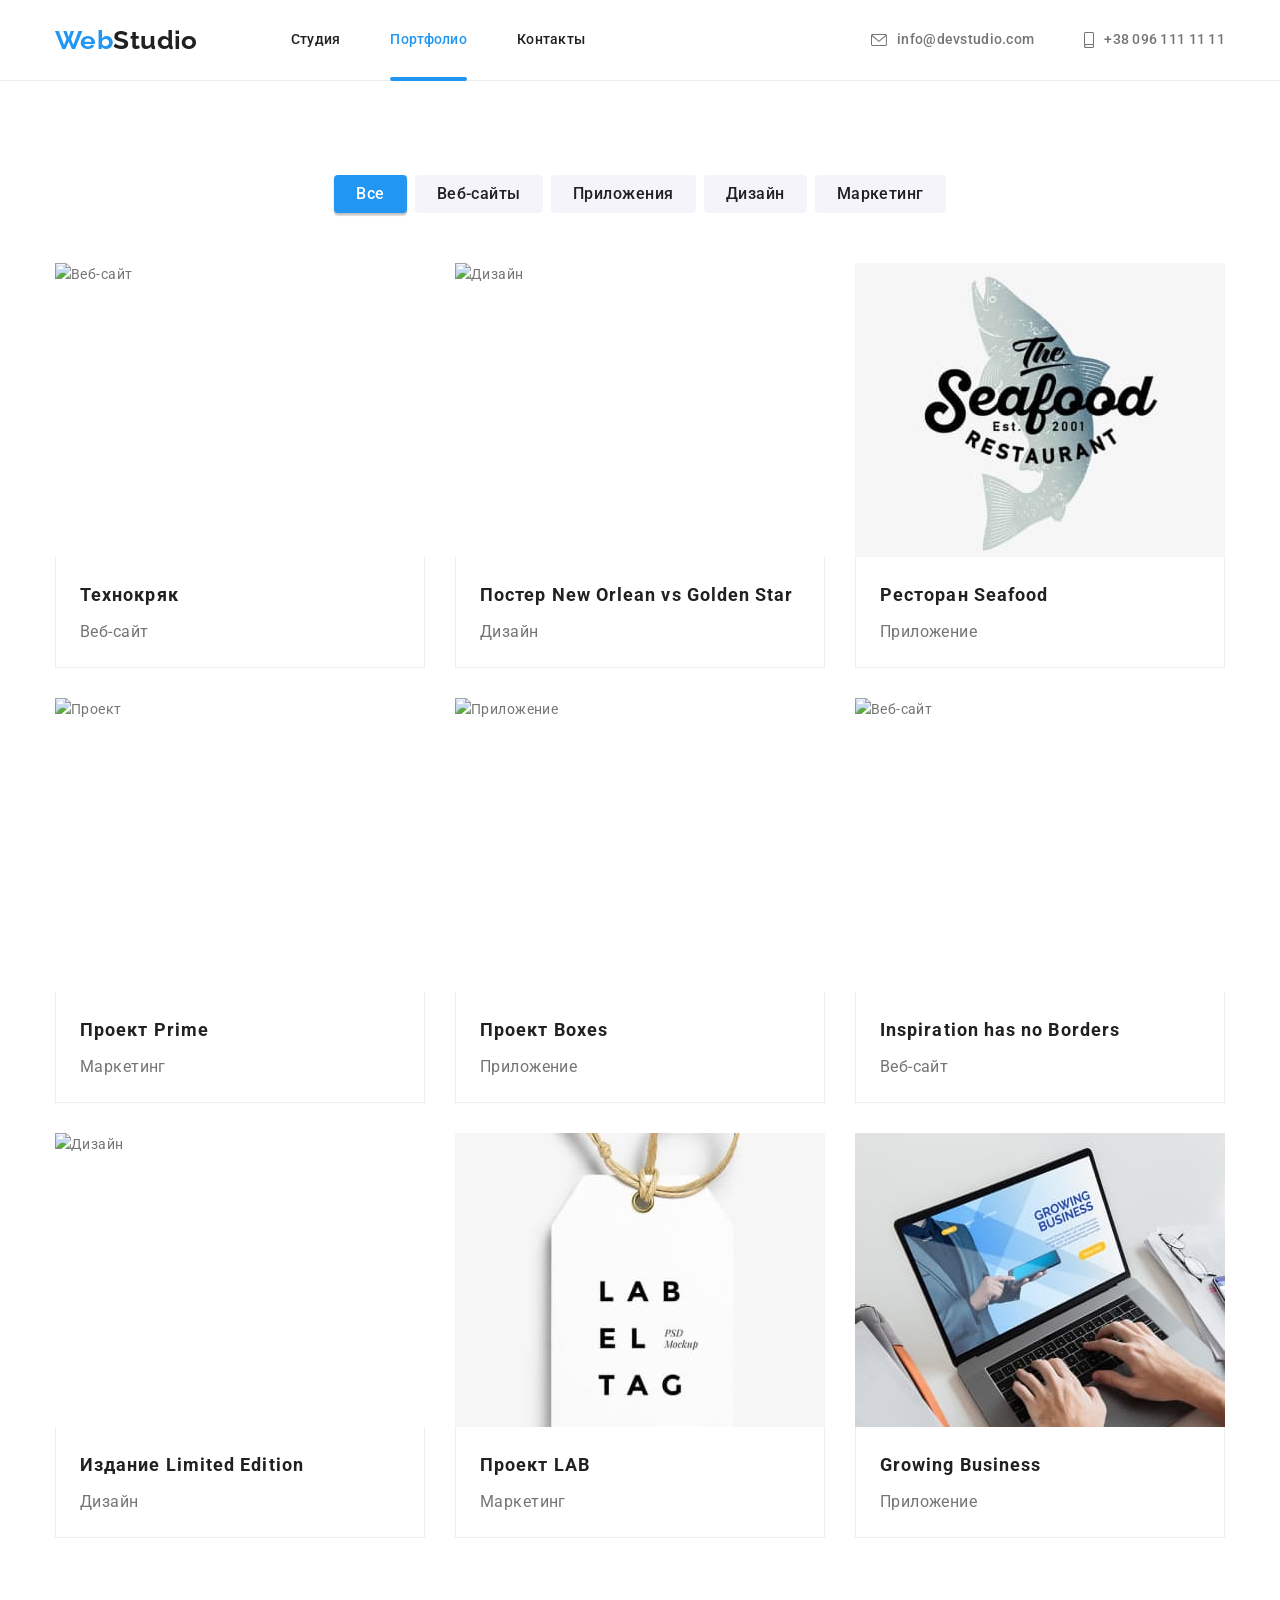
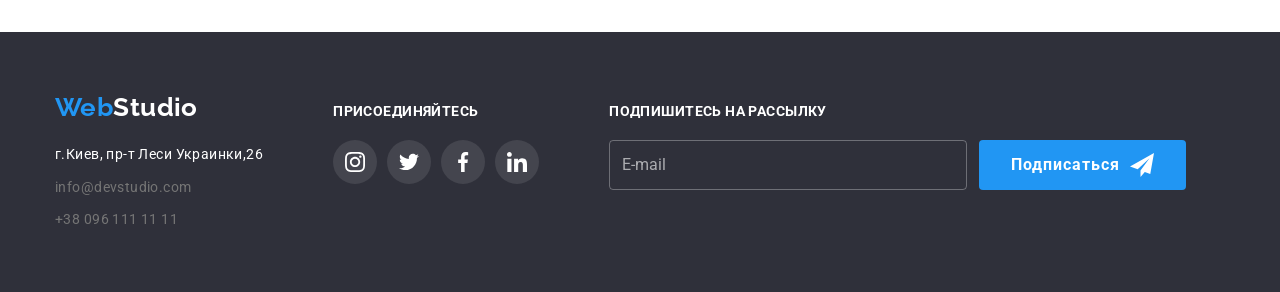
==== portfolio.html @ 2a5a4ff8 "clone 7" ====
<!DOCTYPE html>
<html lang="en">
    <head>
        <meta charset="UTF-8" />
        <meta http-equiv="X-UA-Compatible" content="IE=edge" />
        <meta name="viewport" content="width=device-width, initial-scale=1.0" />
        <title>WebStudio</title>
        <link rel="preconnect" href="https://fonts.googleapis.com">
        <link rel="preconnect" href="https://fonts.gstatic.com" crossorigin>
        <link href="https://fonts.googleapis.com/css2?family=Raleway:wght@700&family=Roboto:wght@400;500;700;900&display=swap" rel="stylesheet">
        <link rel="stylesheet"
        href="https://cdnjs.cloudflare.com/ajax/libs/modern-normalize/1.1.0/modern-normalize.min.css"
        integrity="sha512-wpPYUAdjBVSE4KJnH1VR1HeZfpl1ub8YT/NKx4PuQ5NmX2tKuGu6U/JRp5y+Y8XG2tV+wKQpNHVUX03MfMFn9Q=="
        crossorigin="anonymous"
        referrerpolicy="no-referrer"/>
        <!-- <link rel="stylesheet" href="./css/styles.css" /> -->
        <link rel="stylesheet" href="./css/main.min.css">
    
      </head>
<body>
  <header class="header">
    <div class="container header__container">
    <a class="link logo" href="index.html">Web<span class="logo__header">Studio</span></a>

    <nav class="header__nav">
      <ul class="list header__nav-list">
        <li class="header__nav-item"><a class="link header__link " href="index.html">Студия</a></li>
        <li class="header__nav-item"><a class="link header__link current" href="portfolio.html">Портфолио</a></li>
        <li class="header__nav-item"><a class="link header__link" href="">Контакты</a></li>
      </ul>
    </nav>

    <ul class="list header__contacts">

      <li class="header__contact-item">
      <a class="link  header__link" href="mailto:info@devstudio.com">
        <svg class="header__contack-icon" width="16" height="12">
          <use href="images/icons.svg#icon-envelope-hover"></use>
        </svg>info@devstudio.com
    </a>
      </li>

      <li class="header__contact-item">
        <a class="link  header__link" href="tel:+380961111111">
          <svg class="header__contack-icon" width="10" height="16">
            <use href="images/icons.svg#icon-smartphone"></use>
          </svg>+38 096 111 11 11
        </a>
      </li>


    </ul>
  </div>
  </header>

<main>
    <section class="section">
        <div class="container">
        <h1 class="visually-hidden">Наши работы,портфолио,примеры работ</h1>
        <ul class="list filters-list">
            <li class="filters-item"><button type="button" class="filters-btn current-filter">Все</button></li>
            <li class="filters-item"><button type="button" class="filters-btn">Веб-сайты</button></li>
            <li class="filters-item"><button type="button" class="filters-btn">Приложения</button></li>
            <li class="filters-item"><button type="button" class="filters-btn">Дизайн</button></li>
            <li class="filters-item"><button type="button" class="filters-btn">Маркетинг</button></li>
        </ul>

        <ul class="list example-list">
            <li class="example-item">
                <a class="link example-link" href="" target="_blank" rel="noreferrer noopener">
                  <div class="example-item-wrap">
                <img src="./images/portfolio/img1.jpg" width="370" height="294"  alt="Веб-сайт">
                <p class="example-item-txt">Технокряк это современная площадка распространения коронавируса. Компании используют эту платформу для цифрового шпионажа и атак на защищённые сервера конкурентов.</p>
                </div>
                <div class="border">
                <h2 class="example-name">Технокряк</h2>
                <p class="example-type">Веб-сайт</p>
                </div>
                </a>
            </li>

            <li class="example-item">
                <a class="link example-link" href="" target="_blank" rel="noreferrer noopener">
                  <div class="example-item-wrap">
                <img src="./images/portfolio/img2.jpg" width="370" height="294"  alt="Дизайн">
                <p class="example-item-txt">Технокряк это современная площадка распространения коронавируса. Компании используют эту платформу для цифрового шпионажа и атак на защищённые сервера конкурентов.</p>
                </div>
                <div class="border">
                <h2 class="example-name">Постер New Orlean vs Golden Star</h2>
                <p class="example-type">Дизайн</p>
                </div>
                </a>
            </li>

            <li class="example-item">
                <a class="link example-link" href="" target="_blank" rel="noreferrer noopener">
                  <div class="example-item-wrap">
                <img src="./images/portfolio/img3.jpg" width="370" height="294"  alt="Приложение">
                <p class="example-item-txt">Технокряк это современная площадка распространения коронавируса. Компании используют эту платформу для цифрового шпионажа и атак на защищённые сервера конкурентов.</p>
                </div>
                <div class="border">
                <h2 class="example-name">Ресторан Seafood</h2>
                <p class="example-type">Приложение</p>
                </div>
                </a>
            </li>

            <li class="example-item">
                <a class="link example-link" href="" target="_blank" rel="noreferrer noopener">
                  <div class="example-item-wrap">
                <img src="./images/portfolio/img4.jpg" width="370" height="294"  alt="Проект">
                <p class="example-item-txt">Технокряк это современная площадка распространения коронавируса. Компании используют эту платформу для цифрового шпионажа и атак на защищённые сервера конкурентов.</p>
                </div>
                <div class="border">
                <h2 class="example-name">Проект Prime</h2>
                <p class="example-type">Маркетинг</p>
                </div>
            </a>
            </li>

            <li class="example-item">
                <a class="link example-link" href="" target="_blank" rel="noreferrer noopener">
                  <div class="example-item-wrap">
                <img src="./images/portfolio/img5.jpg" width="370" height="294" alt="Приложение">
                <p class="example-item-txt">Технокряк это современная площадка распространения коронавируса. Компании используют эту платформу для цифрового шпионажа и атак на защищённые сервера конкурентов.</p>
                </div>
                <div class="border">
                <h2 class="example-name">Проект Boxes</h2>
                <p class="example-type">Приложение</p>
                </div>
            </a>
            </li>

            <li class="example-item">
                <a class="link example-link" href="" target="_blank" rel="noreferrer noopener">
                  <div class="example-item-wrap">
                <img src="./images/portfolio/img6.jpg" width="370" height="294" alt="Веб-сайт">
                <p class="example-item-txt">Технокряк это современная площадка распространения коронавируса. Компании используют эту платформу для цифрового шпионажа и атак на защищённые сервера конкурентов.</p>
                </div>
                <div class="border">
                <h2 class="example-name">Inspiration has no Borders</h2>
                <p class="example-type">Веб-сайт</p>
                </div>
            </a>
            </li>

            <li class="example-item">
                <a class="link example-link" href="" target="_blank" rel="noreferrer noopener">
                  <div class="example-item-wrap">
                <img src="./images/portfolio/img7.jpg" width="370" height="294"  alt="Дизайн">
                <p class="example-item-txt">Технокряк это современная площадка распространения коронавируса. Компании используют эту платформу для цифрового шпионажа и атак на защищённые сервера конкурентов.</p>
                </div>
                <div class="border">
                <h2 class="example-name">Издание Limited Edition</h2>
                <p class="example-type">Дизайн</p>
                </div>
            </a>
            </li>

            <li class="example-item">
                <a class="link example-link " href="" target="_blank" rel="noreferrer noopener">
                  <div class="example-item-wrap">
                <img src="./images/portfolio/img8.jpg" width="370" height="294"  alt="Маркетинг">
                <p class="example-item-txt">Технокряк это современная площадка распространения коронавируса. Компании используют эту платформу для цифрового шпионажа и атак на защищённые сервера конкурентов.</p>
                </div>
                <div class="border">
                <h2 class="example-name">Проект LAB</h2>
                <p class="example-type">Маркетинг</p>
                </div>
            </a>
            </li>

            <li class="example-item">
                <a class="link example-link" href="" target="_blank" rel="noreferrer noopener">
                <div class="example-item-wrap">
                <img src="./images/portfolio/img9.jpg" width="370" height="294"  alt="Приложение">
                <p class="example-item-txt">Технокряк это современная площадка распространения коронавируса. Компании используют эту платформу для цифрового шпионажа и атак на защищённые сервера конкурентов.</p>
                </div>
                <div class="border">
                <h2 class="example-name">Growing Business</h2>
                <p class="example-type">Приложение</p>
                </div>
            </a>
            </li>
        </ul>
    </div>
    </section>
</main>

<footer class="footer">
  <div class="container footer-wrap">
  <div class="footer-wrap-item">

    <a class="link logo footer-logo-margin" href="index.html">Web<span class="logo__footer">Studio</span>
  </a>
  <address class="footer-list">

  
  <ul class="list ">
    <li class="footer-item"><a class="link footer-address" href="https://goo.gl/maps/YbPivX2JFZGYq7XS9" target="_blank" rel="noreferrer noopener">г.Киев, пр-т Леси Украинки,26</a></li>
    <li class="footer-item"><a class="link footer-info" href="mailto:info@devstudio.com">info@devstudio.com</a></li>
    <li class="footer-item"><a class="link footer-info" href="tel:+380961111111">+38 096 111 11 11</a></li>
  </ul>

</address>
</div>

<div class="footer-list footer-wrap-item">
<h3 class="footer-txt">Присоединяйтесь</h3>

<ul class="list social-list">
  <li class="social-item">
    <a href="" class="social-link footer-link" target="_blank" rel="noreferrer noopener">
      <svg class="social-link-icon footer-icon" width="20" height="20">
        <use href="images/icons.svg#icon-instagram-2"></use>
      </svg>
  </a>
  </li>

  <li class="social-item">
    <a href="" class="social-link footer-link" target="_blank" rel="noreferrer noopener">
      <svg class="social-link-icon footer-icon" width="20" height="20">
        <use href="images/icons.svg#icon-twitter-1"></use>
      </svg>
  </a>
  </li>

  <li class="social-item">
    <a href="" class="social-link footer-link" target="_blank" rel="noreferrer noopener">
      <svg class="social-link-icon footer-icon" width="20" height="20">
        <use href="images/icons.svg#icon-facebook-1"></use>
      </svg>
  </a>
  </li>

  <li class="social-item">
    <a href="" class="social-link footer-link" target="_blank" rel="noreferrer noopener">
      <svg class="social-link-icon footer-icon" width="20" height="20">
        <use href="images/icons.svg#icon-linkedin-1"></use>
      </svg>
  </a>
  </li>

</ul>
</div>
<div >
  <form class="footer-form">
  <label class="footer-label"><span class="footer-txt" >Подпишитесь на рассылку</span>
  <input class="footer-input"
   name="user-email" 
   type="email"
   placeholder="E-mail"
   />
  </label>
   <button class="service-btn footer-btn" type="button"><span class="footer-btn-txt">Подписаться</span>
    <svg class="" width="24" height="24">
      <use href="images/icons.svg#icon-send"></use>
    </svg>
    </button>
  </form>

  </div>

</div>
</footer>
</body>
</html>
---- css/main.min.css ----
:root{--first-color:  #212121;--second-color: #757575;--third-color:  #ffffff;--accent-color: #2196F3;--btn-hover-color: #188CE8;--bkground-color-one: #2F303A;--bkground-color-two: #F5F4FA;--header-line-color: #ECECEC;--work-name-bg:  rgba(47, 48, 58, 0.8);--icons-color: #AFB1B8;--footer-icon-bg: rgba(255, 255, 255, 0.1);--box-shadow: 0px 1px 3px rgba(0, 0, 0, 0.12), 0px 1px 1px rgba(0, 0, 0, 0.14), 0px 2px 1px rgba(0, 0, 0, 0.2);--border-line-color: #EEEEEE;--hover-button: 0px 3px 1px rgba(0, 0, 0, 0.1), 0px 1px 2px rgba(0, 0, 0, 0.08), 0px 2px 2px rgba(0, 0, 0, 0.12);--portfolio-item-shadow: 0px 1px 1px rgba(0, 0, 0, 0.12), 0px 4px 4px rgba(0, 0, 0, 0.06), 1px 4px 6px rgba(0, 0, 0, 0.16);--gradient-service: rgba(47, 48, 58, 0.4);--backdropp-color: rgba(0, 0, 0, 0.2);--transition-time: 250ms;--transition-function: cubic-bezier(0.4, 0, 0.2, 1)}p,h1,h2,h3,h4,h5,h6{margin:0}ul{margin:0;padding-left:0}img{display:block;width:100%;height:auto}.list{list-style:none}body{font-family:'Roboto', sans-serif;font-size:14px;line-height:1.71;letter-spacing:0.03em;color:var(--second-color)}address{font-style:inherit}.link{text-decoration:none;color:inherit}.visually-hidden{position:absolute;width:1px;height:1px;margin:-1px;padding:0;overflow:hidden;border:0;clip:rect(0 0 0 0)}.is-hidden{opacity:0;pointer-events:none;visibility:hidden}.container{width:1200px;padding-left:15px;padding-right:15px;margin:0 auto}.section{padding-top:94px;padding-bottom:94px}.service-btn{min-width:200px;max-height:50px;font-family:inherit;font-weight:700;font-size:16px;line-height:1.87;letter-spacing:0.06em;text-align:center;color:var(--third-color);background-color:var(--accent-color);cursor:pointer;padding:10px 32px;border:none;border-radius:4px;-webkit-transition:background-color var(--transition-time) var(--transition-function);transition:background-color var(--transition-time) var(--transition-function)}.service-btn:hover,.service-btn:focus{background-color:var(--btn-hover-color)}.main-title{font-weight:700;font-size:36px;line-height:1.16;text-align:center;color:var(--first-color);margin-bottom:50px}.social-list{display:-webkit-box;display:-ms-flexbox;display:flex;-webkit-box-pack:center;-ms-flex-pack:center;justify-content:center;-ms-flex-wrap:wrap;flex-wrap:wrap;margin-left:-10px;margin-top:-10px}.social-item{margin-top:10px;margin-left:10px}.social-item+.social-item{margin-left:10px}.social-link{width:44px;height:44px;display:-webkit-box;display:-ms-flexbox;display:flex;-webkit-box-pack:center;-ms-flex-pack:center;justify-content:center;-webkit-box-align:center;-ms-flex-align:center;align-items:center;border-radius:50%;color:var(--icons-color);-webkit-transition:background-color var(--transition-time) var(--transition-function),color var(--transition-time) var(--transition-function);transition:background-color var(--transition-time) var(--transition-function),color var(--transition-time) var(--transition-function)}.social-link:hover,.social-link:focus{background-color:var(--accent-color);color:var(--third-color)}.social-link-icon{fill:currentColor}.backdropp{width:100vw;height:100vh;position:fixed;top:0;background-color:var(--backdropp-color);-webkit-transition:opacity 500ms, visibility 500ms;transition:opacity 500ms, visibility 500ms}.backdropp.is-hidden .modal{-webkit-transform:translate(-50%, -50%) scale(0.1);transform:translate(-50%, -50%) scale(0.1)}.modal{width:528px;min-height:581px;background-color:var(--third-color);border-radius:4px;position:absolute;top:50%;left:50%;-webkit-transform:translate(-50%, -50%) scale(1);transform:translate(-50%, -50%) scale(1);-webkit-transition:-webkit-transform 500ms;transition:-webkit-transform 500ms;transition:transform 500ms;transition:transform 500ms, -webkit-transform 500ms;padding:40px}.modal-close{width:30px;height:30px;border-radius:50%;border:1px solid rgba(0,0,0,0.1);background-color:transparent;display:-webkit-box;display:-ms-flexbox;display:flex;-webkit-box-align:center;-ms-flex-align:center;align-items:center;-webkit-box-pack:center;-ms-flex-pack:center;justify-content:center;position:absolute;top:8px;right:8px;cursor:pointer;outline:none;-webkit-transition:fill var(--transition-time) var(--transition-function);transition:fill var(--transition-time) var(--transition-function)}.modal-close:hover,.modal-close:focus{fill:var(--accent-color)}.modal-title{font-weight:bold;font-size:20px;line-height:23px;text-align:center;color:var(--first-color);margin-bottom:12px}.form-field:not(:last-child){margin-bottom:10px}.form-input,.text-area{width:100%;height:40px;border:1px solid rgba(33,33,33,0.2);border-radius:4px;padding-left:40px;cursor:pointer;outline:none;-webkit-transition:border-color var(--transition-time) var(--transition-function);transition:border-color var(--transition-time) var(--transition-function)}.form-input:hover,.form-input:focus,.text-area:hover,.text-area:focus{border-color:var(--accent-color);color:var(--accent-color)}.form-input::-webkit-input-placeholder,.text-area::-webkit-input-placeholder{font-size:14px;line-height:1.14;letter-spacing:0.01em;color:rgba(117,117,117,0.5)}.form-input:-ms-input-placeholder,.text-area:-ms-input-placeholder{font-size:14px;line-height:1.14;letter-spacing:0.01em;color:rgba(117,117,117,0.5)}.form-input::-ms-input-placeholder,.text-area::-ms-input-placeholder{font-size:14px;line-height:1.14;letter-spacing:0.01em;color:rgba(117,117,117,0.5)}.form-input::placeholder,.text-area::placeholder{font-size:14px;line-height:1.14;letter-spacing:0.01em;color:rgba(117,117,117,0.5)}.form-input:focus+.form-icon{fill:var(--accent-color)}.input-txt{font-size:12px;line-height:1.16;letter-spacing:0.01em;color:var(--second-color)}.form-wrapper{margin-bottom:20px}.input-wrap{position:relative;color:var(--first-color);-webkit-transition:color var(--transition-time) var(--transition-function);transition:color var(--transition-time) var(--transition-function)}.input-wrap:hover{border-color:var(--accent-color);color:var(--accent-color)}.form-icon{position:absolute;left:12px;top:50%;-webkit-transform:translateY(-50%);transform:translateY(-50%);fill:currentColor;-webkit-transition:fill var(--transition-time) var(--transition-function);transition:fill var(--transition-time) var(--transition-function)}.text-area{height:120px;padding:12px 16px;resize:none}.policy{display:-webkit-box;display:-ms-flexbox;display:flex;-webkit-box-pack:center;-ms-flex-pack:center;justify-content:center}.check-txt{display:-webkit-box;display:-ms-flexbox;display:flex;-webkit-box-align:center;-ms-flex-align:center;align-items:center;margin-bottom:30px}.policy-icon-wrap{width:16px;height:15px;border:2px solid var(--first-color);border-radius:2px;margin-right:8px;display:-webkit-box;display:-ms-flexbox;display:flex;-webkit-box-align:center;-ms-flex-align:center;align-items:center;-webkit-box-pack:center;-ms-flex-pack:center;justify-content:center;cursor:pointer;-webkit-transition:border var(--transition-time) var(--transition-function);transition:border var(--transition-time) var(--transition-function)}.policy-icon{fill:var(--third-color)}.policy-checkbox:hover+.check-txt .policy-icon-wrap,.policy-checkbox:focus+.check-txt .policy-icon-wrap{border:2px solid var(--accent-color)}.policy-checkbox:checked+.check-txt .policy-icon-wrap{border:none;background-color:var(--accent-color)}.policy-checkbox:checked .check-txt .policy-icon{fill:var(--third-color)}.policy-link{color:var(--accent-color);margin-left:2px}.modal-btn{display:-webkit-box;display:-ms-flexbox;display:flex;-webkit-box-pack:center;-ms-flex-pack:center;justify-content:center}.logo{font-family:'Raleway', sans-serif;font-weight:700;font-size:26px;line-height:1.19;color:var(--accent-color);display:-webkit-box;display:-ms-flexbox;display:flex}.logo__header{color:var(--first-color)}.logo__footer{color:var(--third-color)}.header{border-bottom:1px solid var(--header-line-color)}.header__container{display:-webkit-box;display:-ms-flexbox;display:flex;-webkit-box-align:center;-ms-flex-align:center;align-items:center}.header__nav-item:not(:last-child){margin-right:50px}.header-logo{color:var(--first-color)}.header__nav{margin-left:93px}.header__nav-list{color:var(--first-color);display:-webkit-box;display:-ms-flexbox;display:flex}.header__link{font-weight:500;line-height:1.14;letter-spacing:0.02em;padding-top:32px;padding-bottom:32px;display:block;display:-webkit-box;display:-ms-flexbox;display:flex;-webkit-box-align:center;-ms-flex-align:center;align-items:center;position:relative;-webkit-transition:color var(--transition-time) var(--transition-function);transition:color var(--transition-time) var(--transition-function)}.header__link:hover,.header__link:focus{color:var(--accent-color)}.header__contack-icon{fill:currentColor;margin-right:10px}.current{color:var(--accent-color)}.current::after{content:'';display:inline-block;width:100%;height:4px;background-color:var(--accent-color);position:absolute;bottom:-1px;left:0;border-radius:2px}.header__contacts{display:-webkit-box;display:-ms-flexbox;display:flex;margin-left:auto}.header__contact-item:not(:last-child){margin-right:50px}.service{background-color:var(--bkground-color-one);background-image:-webkit-gradient(linear, left top, left bottom, from(var(--gradient-service)), to(var(--gradient-service))),url(../images/servicebg.jpg);background-image:linear-gradient(var(--gradient-service), var(--gradient-service)),url(../images/servicebg.jpg);background-repeat:no-repeat;background-size:cover, 1600px auto;background-position:center;padding-top:200px;padding-bottom:200px}.service__items{display:-webkit-box;display:-ms-flexbox;display:flex;-webkit-box-orient:vertical;-webkit-box-direction:normal;-ms-flex-direction:column;flex-direction:column;-webkit-box-align:center;-ms-flex-align:center;align-items:center}.service-title{font-weight:900;font-size:44px;line-height:1.36;text-align:center;letter-spacing:0.06em;text-transform:uppercase;color:var(--third-color);margin-bottom:30px;max-width:696px}.advantage__item{-ms-flex-preferred-size:calc(100%/4 - 30px);flex-basis:calc(100%/4 - 30px)}.advantage__item-icon{height:120px;background-color:var(--bkground-color-two);border-radius:4px;margin-bottom:30px;display:-webkit-box;display:-ms-flexbox;display:flex;-webkit-box-align:center;-ms-flex-align:center;align-items:center;-webkit-box-pack:center;-ms-flex-pack:center;justify-content:center}.advantage__item-title{font-size:14px;line-height:1.14;text-transform:uppercase;color:var(--first-color);margin-bottom:10px}.work{padding-bottom:94px}.work-item{-ms-flex-preferred-size:calc(100%/3 - 30px);flex-basis:calc(100%/3 - 30px);position:relative}.work-name{background-color:var(--work-name-bg);position:absolute;width:100%;padding:27px;bottom:0;display:-webkit-box;display:-ms-flexbox;display:flex;-webkit-box-pack:center;-ms-flex-pack:center;justify-content:center;-webkit-box-align:center;-ms-flex-align:center;align-items:center}.work-name-txt{font-weight:bold;text-transform:uppercase;color:var(--third-color)}.filters-list{display:-webkit-box;display:-ms-flexbox;display:flex;-webkit-box-pack:center;-ms-flex-pack:center;justify-content:center;margin-bottom:50px}.filters-item:not(:last-child){margin-right:8px}.filters-btn{font-family:inherit;font-weight:500;font-size:16px;line-height:1.62;text-align:center;letter-spacing:0.03em;color:var(--first-color);background-color:var(--bkground-color-two);cursor:pointer;border-radius:4px;border:none;padding-left:22px;padding-right:22px;min-height:38px;-webkit-transition:background-color var(--transition-time) var(--transition-function),color var(--transition-time) var(--transition-function),-webkit-box-shadow var(--transition-time) var(--transition-function);transition:background-color var(--transition-time) var(--transition-function),color var(--transition-time) var(--transition-function),-webkit-box-shadow var(--transition-time) var(--transition-function);transition:background-color var(--transition-time) var(--transition-function),color var(--transition-time) var(--transition-function),box-shadow var(--transition-time) var(--transition-function);transition:background-color var(--transition-time) var(--transition-function),color var(--transition-time) var(--transition-function),box-shadow var(--transition-time) var(--transition-function),-webkit-box-shadow var(--transition-time) var(--transition-function)}.filters-btn:hover,.filters-btn:focus{color:var(--third-color);background-color:var(--accent-color);-webkit-box-shadow:var(--hover-button);box-shadow:var(--hover-button)}.current-filter{color:var(--third-color);background-color:var(--accent-color);-webkit-box-shadow:var(--hover-button);box-shadow:var(--hover-button)}.team{background-color:var(--bkground-color-two)}.team-item{background-color:var(--third-color);border-bottom-left-radius:4px;border-bottom-right-radius:4px;-webkit-box-shadow:var(--box-shadow);box-shadow:var(--box-shadow);padding-bottom:30px;-ms-flex-preferred-size:calc(100%/4 - 30px);flex-basis:calc(100%/4 - 30px)}.team-name,.team-position{font-size:16px;line-height:1.18;text-align:center}.team-name{font-weight:500;color:var(--first-color);margin-top:30px;margin-bottom:10px}.team-position{margin-bottom:16px}.clients-list{-webkit-box-align:center;-ms-flex-align:center;align-items:center;-webkit-box-pack:center;-ms-flex-pack:center;justify-content:center}.clients-item{-ms-flex-preferred-size:calc(100%/6 - 30px);flex-basis:calc(100%/6 - 30px)}.clients-link{height:92px;border:1px solid var(--icons-color);border-radius:4px;display:-webkit-box;display:-ms-flexbox;display:flex;-webkit-box-align:center;-ms-flex-align:center;align-items:center;-webkit-box-pack:center;-ms-flex-pack:center;justify-content:center;color:var(--icons-color);-webkit-transition:border-color var(--transition-time) var(--transition-function),color var(--transition-time) var(--transition-function);transition:border-color var(--transition-time) var(--transition-function),color var(--transition-time) var(--transition-function)}.clients-link-icon{fill:currentColor}.clients-link-icon:hover,.clients-link-icon:focus{border-color:var(--accent-color);color:var(--accent-color)}.footer{background-color:var(--bkground-color-one);padding-top:60px;padding-bottom:60px}.footer-info{-webkit-transition:color var(--transition-time) var(--transition-function);transition:color var(--transition-time) var(--transition-function)}.footer-info:hover,.footer-info:focus{color:var(--third-color)}.footer-address{color:var(--third-color)}.footer-logo-margin{margin-bottom:20px}.footer-wrap-item{display:-webkit-box;display:-ms-flexbox;display:flex;-webkit-box-orient:vertical;-webkit-box-direction:normal;-ms-flex-direction:column;flex-direction:column}.footer-wrap-item:not(:last-child){margin-right:70px}.footer-item:not(:last-child){margin-bottom:9px}.footer-wrap-item:last-child{margin-left:auto}.footer-wrap{display:-webkit-box;display:-ms-flexbox;display:flex;-ms-flex-wrap:wrap;flex-wrap:wrap;-webkit-box-align:baseline;-ms-flex-align:baseline;align-items:baseline}.footer-txt{font-size:14px;line-height:1.14;font-weight:bold;text-transform:uppercase;margin-bottom:20px;color:var(--third-color)}.footer-label{display:-webkit-box;display:-ms-flexbox;display:flex;-webkit-box-orient:vertical;-webkit-box-direction:normal;-ms-flex-direction:column;flex-direction:column}.footer-link{background-color:var(--footer-icon-bg);color:var(--third-color);-webkit-transition:background-color var(--transition-time) var(--transition-function),color var(--transition-time) var(--transition-function);transition:background-color var(--transition-time) var(--transition-function),color var(--transition-time) var(--transition-function)}.footer-form{display:-webkit-box;display:-ms-flexbox;display:flex;-webkit-box-align:end;-ms-flex-align:end;align-items:flex-end}.footer-input{width:358px;height:50px;-webkit-box-sizing:border-box;box-sizing:border-box;margin-right:12px;background-color:transparent;border:1px solid rgba(255,255,255,0.3);border-radius:4px;outline:none;padding-left:12px;font-size:16px;line-height:1.25;color:rgba(255,255,255,0.6);cursor:pointer;-webkit-transition:border-color var(--transition-time) var(--transition-function);transition:border-color var(--transition-time) var(--transition-function)}.footer-input:hover,.footer-input:focus{border-color:var(--third-color)}.footer-input::-webkit-input-placeholder{font-size:16px;line-height:1.25;color:rgba(255,255,255,0.6)}.footer-input:-ms-input-placeholder{font-size:16px;line-height:1.25;color:rgba(255,255,255,0.6)}.footer-input::-ms-input-placeholder{font-size:16px;line-height:1.25;color:rgba(255,255,255,0.6)}.footer-input::placeholder{font-size:16px;line-height:1.25;color:rgba(255,255,255,0.6)}.footer-btn{display:-webkit-box;display:-ms-flexbox;display:flex;-webkit-box-align:center;-ms-flex-align:center;align-items:center}.footer-btn-txt{margin-right:10px}.example-list{padding:0;margin:0;list-style:none}.example-item{-ms-flex-preferred-size:calc(100%/3 - 30px);flex-basis:calc(100%/3 - 30px)}.example-link{display:-webkit-box;display:-ms-flexbox;display:flex;-webkit-box-orient:vertical;-webkit-box-direction:normal;-ms-flex-direction:column;flex-direction:column;-webkit-transition:-webkit-box-shadow var(--transition-time) var(--transition-function);transition:-webkit-box-shadow var(--transition-time) var(--transition-function);transition:box-shadow var(--transition-time) var(--transition-function);transition:box-shadow var(--transition-time) var(--transition-function), -webkit-box-shadow var(--transition-time) var(--transition-function)}.example-link:hover,.example-link:focus{-webkit-box-shadow:var(--portfolio-item-shadow);box-shadow:var(--portfolio-item-shadow)}.example-link:hover .example-item-txt,.example-link:focus .example-item-txt{-webkit-transform:translateY(0);transform:translateY(0)}.example-item-wrap{position:relative;overflow:hidden}.example-item-txt{position:absolute;top:0;left:0;background-color:rgba(33,150,243,0.9);color:var(--third-color);font-size:18px;line-height:28px;padding:63px 24px;height:100%;-webkit-transform:translateY(100%);transform:translateY(100%);-webkit-transition:-webkit-transform 500ms var(--transition-function);transition:-webkit-transform 500ms var(--transition-function);transition:transform 500ms var(--transition-function);transition:transform 500ms var(--transition-function), -webkit-transform 500ms var(--transition-function)}.border{border-left:1px solid var(--border-line-color);border-right:1px solid var(--border-line-color);border-bottom:1px solid var(--border-line-color);padding:20px 24px}.example-name{font-weight:700;font-size:18px;line-height:2;letter-spacing:0.06em;color:var(--first-color);margin-bottom:4px}.example-type{font-size:16px;line-height:1.87}.advantage__list,.work-list,.team-list,.clients-list,.example-list{display:-webkit-box;display:-ms-flexbox;display:flex;-ms-flex-wrap:wrap;flex-wrap:wrap;margin-left:-30px;margin-top:-30px}.advantage__item,.work-item,.team-item,.clients-item,.example-item{margin-left:30px;margin-top:30px}
/*# sourceMappingURL=main.min.css.map */
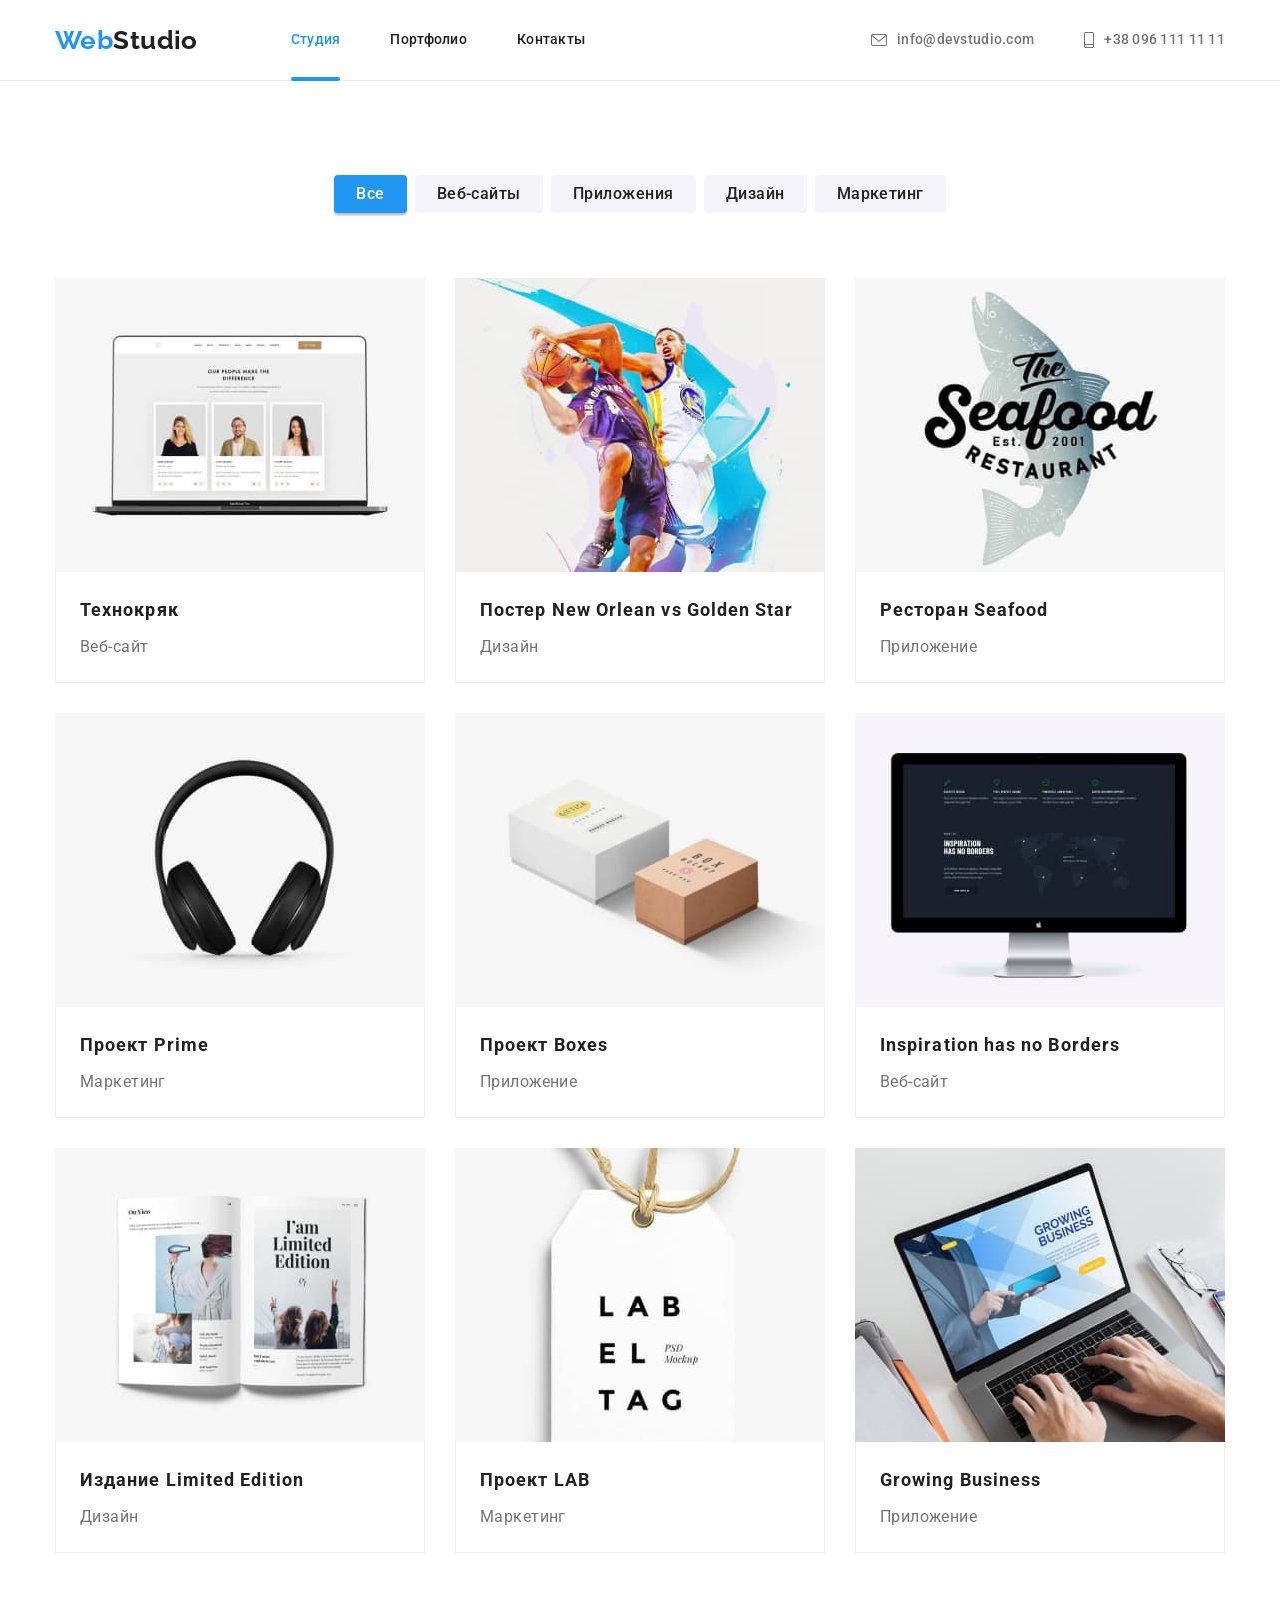
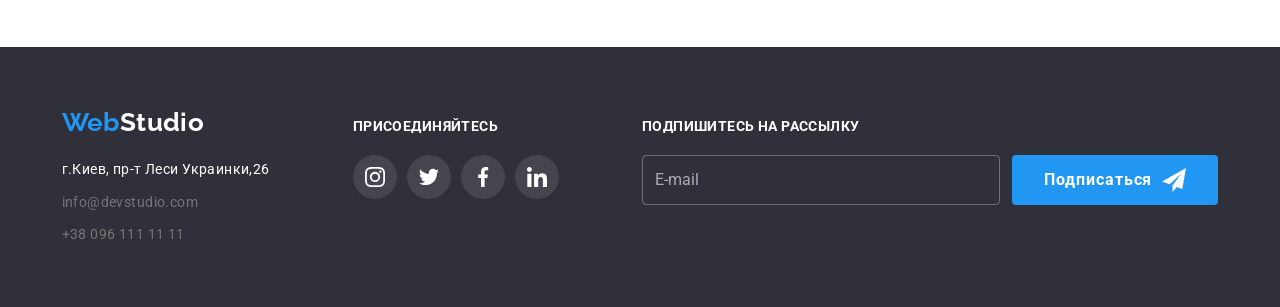
==== commit 3515f8fd: "finish v1.0" ====
--- a/portfolio.html
+++ b/portfolio.html
@@ -24,8 +24,8 @@
 
     <nav class="header__nav">
       <ul class="list header__nav-list">
-        <li class="header__nav-item"><a class="link header__link " href="index.html">Студия</a></li>
-        <li class="header__nav-item"><a class="link header__link current" href="portfolio.html">Портфолио</a></li>
+        <li class="header__nav-item"><a class="link header__link current" href="index.html">Студия</a></li>
+        <li class="header__nav-item"><a class="link header__link" href="portfolio.html">Портфолио</a></li>
         <li class="header__nav-item"><a class="link header__link" href="">Контакты</a></li>
       </ul>
     </nav>
@@ -47,10 +47,77 @@
           </svg>+38 096 111 11 11
         </a>
       </li>
-
-
     </ul>
+
+    <button type="button" class="menu-open-btn" data-menu-open>
+      <svg class="" width="40" height="40">
+        <use href="images/icons.svg#mobile-menu-btn"></use>
+      </svg>
+    </button>
+
   </div>
+
+  <div class="mobmenu is-hidden" data-menu>
+    
+<div class="mob-container">
+<div class="mobile__wrap">
+    <button type="button" class="menu-close-btn" data-menu-close>
+      <svg class="" width="40" height="40">
+        <use href="images/icons.svg#icon-close"></use>
+      </svg>
+    </button>
+
+    <div class="mobmenu_nav">
+      <ul class="list mobmenu__list">
+        <li class="mobmenu__list-item"><a class="link mobmenu__link current" href="index.html">Студия</a></li>
+        <li class="mobmenu__list-item"><a class="link  mobmenu__link" href="portfolio.html">Портфолио</a></li>
+        <li class="mobmenu__list-item"><a class="link  mobmenu__link" href="">Контакты</a></li>
+      </ul>
+    </div>
+    </div>
+    <div class="mobile__wrap">
+    <div class="mob__contacts">
+    <ul class="list mob__contacts-list">
+
+      <li class="mob__contacts-item">
+      <a class="link mob-tel  mob__link" href="tel:+380961111111">
+          +38 096 111 11 11
+        </a>
+      </li>
+
+      <li >
+        <a class="link mob-mail  mob__link" href="mailto:info@devstudio.com">
+          info@devstudio.com
+       </a>
+        
+      </li>
+    </ul>
+    </div>
+
+    <div class="mob__social">
+      <ul class="list mob__social-list">
+        <li class="mob__social-item">
+          <a class="link mob__social-link" href="">Instagram</a>
+          
+        </li>
+        <li class="mob__social-item">
+          <a class="link mob__social-link" href="">Twitter</a>
+          
+        </li>
+        <li class="mob__social-item">
+          <a class="link mob__social-link" href="">Facebook</a>
+          
+        </li>
+        <li class="mob__social-item">
+          <a class="link mob__social-link" href="">LinkedIn</a>
+        </li>
+      </ul>
+      
+        </div>
+      </div>
+    </div>
+  </div>
+
   </header>
 
 <main>
@@ -69,7 +136,23 @@
             <li class="example-item">
                 <a class="link example-link" href="" target="_blank" rel="noreferrer noopener">
                   <div class="example-item-wrap">
-                <img src="./images/portfolio/img1.jpg" width="370" height="294"  alt="Веб-сайт">
+                    <picture>
+                      <source srcset="images/portfolio/portfolio-1.jpg 1x, 
+                      images/portfolio/portfolio-1-2x.jpg 2x"
+                      media="(min-width: 1200px)" />
+        
+                      <source srcset="images/portfolio/portfolio-1-tab.jpg 1x, 
+                      images/portfolio/portfolio-1-tab-2x.jpg 2x"
+                      media="(min-width: 768px)" />
+        
+                      <source srcset="images/portfolio/portfolio-1-mob.jpg 1x, 
+                      images/portfolio/portfolio-1-mob-2x.jpg 2x"
+                      media="(min-width: 480px)" />
+        
+                      <img src="images/portfolio/portfolio-1.jpg" alt="Веб-сайт"/>
+                    </picture>
+                <!-- <img src="./images/portfolio/img1.jpg" width="370" height="294"  alt="Веб-сайт"> -->
+
                 <p class="example-item-txt">Технокряк это современная площадка распространения коронавируса. Компании используют эту платформу для цифрового шпионажа и атак на защищённые сервера конкурентов.</p>
                 </div>
                 <div class="border">
@@ -82,7 +165,24 @@
             <li class="example-item">
                 <a class="link example-link" href="" target="_blank" rel="noreferrer noopener">
                   <div class="example-item-wrap">
-                <img src="./images/portfolio/img2.jpg" width="370" height="294"  alt="Дизайн">
+
+                    <picture>
+                      <source srcset="images/portfolio/portfolio-2.jpg 1x, 
+                      images/portfolio/portfolio-2-2x.jpg 2x"
+                      media="(min-width: 1200px)" />
+        
+                      <source srcset="images/portfolio/portfolio-2-tab.jpg 1x, 
+                      images/portfolio/portfolio-2-tab-2x.jpg 2x"
+                      media="(min-width: 768px)" />
+        
+                      <source srcset="images/portfolio/portfolio-2-mob.jpg 1x, 
+                      images/portfolio/portfolio-2-mob-2x.jpg 2x"
+                      media="(min-width: 480px)" />
+        
+                      <img src="images/portfolio/portfolio-2.jpg" alt="Дизайн"/>
+                    </picture>
+                <!-- <img src="./images/portfolio/img2.jpg" width="370" height="294"  alt="Дизайн"> -->
+
                 <p class="example-item-txt">Технокряк это современная площадка распространения коронавируса. Компании используют эту платформу для цифрового шпионажа и атак на защищённые сервера конкурентов.</p>
                 </div>
                 <div class="border">
@@ -95,7 +195,24 @@
             <li class="example-item">
                 <a class="link example-link" href="" target="_blank" rel="noreferrer noopener">
                   <div class="example-item-wrap">
-                <img src="./images/portfolio/img3.jpg" width="370" height="294"  alt="Приложение">
+
+                    <picture>
+                      <source srcset="images/portfolio/portfolio-3.jpg 1x, 
+                      images/portfolio/portfolio-3-2x.jpg 2x"
+                      media="(min-width: 1200px)" />
+        
+                      <source srcset="images/portfolio/portfolio-3-tab.jpg 1x, 
+                      images/portfolio/portfolio-3-tab-2x.jpg 2x"
+                      media="(min-width: 768px)" />
+        
+                      <source srcset="images/portfolio/portfolio-3-mob.jpg 1x, 
+                      images/portfolio/portfolio-3-mob-2x.jpg 2x"
+                      media="(min-width: 480px)" />
+        
+                      <img src="images/portfolio/portfolio-3.jpg" alt="Приложение"/>
+                    </picture>
+                <!-- <img src="./images/portfolio/img3.jpg" width="370" height="294"  alt="Приложение"> -->
+
                 <p class="example-item-txt">Технокряк это современная площадка распространения коронавируса. Компании используют эту платформу для цифрового шпионажа и атак на защищённые сервера конкурентов.</p>
                 </div>
                 <div class="border">
@@ -108,7 +225,24 @@
             <li class="example-item">
                 <a class="link example-link" href="" target="_blank" rel="noreferrer noopener">
                   <div class="example-item-wrap">
-                <img src="./images/portfolio/img4.jpg" width="370" height="294"  alt="Проект">
+
+                    <picture>
+                      <source srcset="images/portfolio/portfolio-4.jpg 1x, 
+                      images/portfolio/portfolio-4-2x.jpg 2x"
+                      media="(min-width: 1200px)" />
+        
+                      <source srcset="images/portfolio/portfolio-4-tab.jpg 1x, 
+                      images/portfolio/portfolio-4-tab-2x.jpg 2x"
+                      media="(min-width: 768px)" />
+        
+                      <source srcset="images/portfolio/portfolio-4-mob.jpg 1x, 
+                      images/portfolio/portfolio-4-mob-2x.jpg 2x"
+                      media="(min-width: 480px)" />
+        
+                      <img src="images/portfolio/portfolio-4.jpg" alt="Проект"/>
+                    </picture>
+                <!-- <img src="./images/portfolio/img4.jpg" width="370" height="294"  alt="Проект"> -->
+
                 <p class="example-item-txt">Технокряк это современная площадка распространения коронавируса. Компании используют эту платформу для цифрового шпионажа и атак на защищённые сервера конкурентов.</p>
                 </div>
                 <div class="border">
@@ -121,7 +255,24 @@
             <li class="example-item">
                 <a class="link example-link" href="" target="_blank" rel="noreferrer noopener">
                   <div class="example-item-wrap">
-                <img src="./images/portfolio/img5.jpg" width="370" height="294" alt="Приложение">
+
+                    <picture>
+                      <source srcset="images/portfolio/portfolio-5.jpg 1x, 
+                      images/portfolio/portfolio-5-2x.jpg 2x"
+                      media="(min-width: 1200px)" />
+        
+                      <source srcset="images/portfolio/portfolio-5-tab.jpg 1x, 
+                      images/portfolio/portfolio-5-tab-2x.jpg 2x"
+                      media="(min-width: 768px)" />
+        
+                      <source srcset="images/portfolio/portfolio-5-mob.jpg 1x, 
+                      images/portfolio/portfolio-5-mob-2x.jpg 2x"
+                      media="(min-width: 480px)" />
+        
+                      <img src="images/portfolio/portfolio-5.jpg" alt="Приложение"/>
+                    </picture>
+                <!-- <img src="./images/portfolio/img5.jpg" width="370" height="294" alt="Приложение"> -->
+
                 <p class="example-item-txt">Технокряк это современная площадка распространения коронавируса. Компании используют эту платформу для цифрового шпионажа и атак на защищённые сервера конкурентов.</p>
                 </div>
                 <div class="border">
@@ -134,7 +285,24 @@
             <li class="example-item">
                 <a class="link example-link" href="" target="_blank" rel="noreferrer noopener">
                   <div class="example-item-wrap">
-                <img src="./images/portfolio/img6.jpg" width="370" height="294" alt="Веб-сайт">
+
+                    <picture>
+                      <source srcset="images/portfolio/portfolio-6.jpg 1x, 
+                      images/portfolio/portfolio-6-2x.jpg 2x"
+                      media="(min-width: 1200px)" />
+        
+                      <source srcset="images/portfolio/portfolio-6-tab.jpg 1x, 
+                      images/portfolio/portfolio-6-tab-2x.jpg 2x"
+                      media="(min-width: 768px)" />
+        
+                      <source srcset="images/portfolio/portfolio-6-mob.jpg 1x, 
+                      images/portfolio/portfolio-6-mob-2x.jpg 2x"
+                      media="(min-width: 480px)" />
+        
+                      <img src="images/portfolio/portfolio-6.jpg" alt="Веб-сайт"/>
+                    </picture>
+                <!-- <img src="./images/portfolio/img6.jpg" width="370" height="294" alt="Веб-сайт"> -->
+
                 <p class="example-item-txt">Технокряк это современная площадка распространения коронавируса. Компании используют эту платформу для цифрового шпионажа и атак на защищённые сервера конкурентов.</p>
                 </div>
                 <div class="border">
@@ -147,7 +315,24 @@
             <li class="example-item">
                 <a class="link example-link" href="" target="_blank" rel="noreferrer noopener">
                   <div class="example-item-wrap">
-                <img src="./images/portfolio/img7.jpg" width="370" height="294"  alt="Дизайн">
+
+                    <picture>
+                      <source srcset="images/portfolio/portfolio-7.jpg 1x, 
+                      images/portfolio/portfolio-7-2x.jpg 2x"
+                      media="(min-width: 1200px)" />
+        
+                      <source srcset="images/portfolio/portfolio-7-tab.jpg 1x, 
+                      images/portfolio/portfolio-7-tab-2x.jpg 2x"
+                      media="(min-width: 768px)" />
+        
+                      <source srcset="images/portfolio/portfolio-7-mob.jpg 1x, 
+                      images/portfolio/portfolio-7-mob-2x.jpg 2x"
+                      media="(min-width: 480px)" />
+        
+                      <img src="images/portfolio/portfolio-7.jpg" alt="Дизайн"/>
+                    </picture>
+                <!-- <img src="./images/portfolio/img7.jpg" width="370" height="294"  alt="Дизайн"> -->
+
                 <p class="example-item-txt">Технокряк это современная площадка распространения коронавируса. Компании используют эту платформу для цифрового шпионажа и атак на защищённые сервера конкурентов.</p>
                 </div>
                 <div class="border">
@@ -160,7 +345,24 @@
             <li class="example-item">
                 <a class="link example-link " href="" target="_blank" rel="noreferrer noopener">
                   <div class="example-item-wrap">
-                <img src="./images/portfolio/img8.jpg" width="370" height="294"  alt="Маркетинг">
+
+                    <picture>
+                      <source srcset="images/portfolio/portfolio-8.jpg 1x, 
+                      images/portfolio/portfolio-8-2x.jpg 2x"
+                      media="(min-width: 1200px)" />
+        
+                      <source srcset="images/portfolio/portfolio-8-tab.jpg 1x, 
+                      images/portfolio/portfolio-8-tab-2x.jpg 2x"
+                      media="(min-width: 768px)" />
+        
+                      <source srcset="images/portfolio/portfolio-8-mob.jpg 1x, 
+                      images/portfolio/portfolio-8-mob-2x.jpg 2x"
+                      media="(min-width: 480px)" />
+        
+                      <img src="images/portfolio/portfolio-8.jpg" alt="Маркетинг"/>
+                    </picture>
+                <!-- <img src="./images/portfolio/img8.jpg" width="370" height="294"  alt="Маркетинг"> -->
+
                 <p class="example-item-txt">Технокряк это современная площадка распространения коронавируса. Компании используют эту платформу для цифрового шпионажа и атак на защищённые сервера конкурентов.</p>
                 </div>
                 <div class="border">
@@ -173,7 +375,24 @@
             <li class="example-item">
                 <a class="link example-link" href="" target="_blank" rel="noreferrer noopener">
                 <div class="example-item-wrap">
-                <img src="./images/portfolio/img9.jpg" width="370" height="294"  alt="Приложение">
+
+                  <picture>
+                    <source srcset="images/portfolio/portfolio-9.jpg 1x, 
+                    images/portfolio/portfolio-9-2x.jpg 2x"
+                    media="(min-width: 1200px)" />
+      
+                    <source srcset="images/portfolio/portfolio-9-tab.jpg 1x, 
+                    images/portfolio/portfolio-9-tab-2x.jpg 2x"
+                    media="(min-width: 768px)" />
+      
+                    <source srcset="images/portfolio/portfolio-9-mob.jpg 1x, 
+                    images/portfolio/portfolio-9-mob-2x.jpg 2x"
+                    media="(min-width: 480px)" />
+      
+                    <img src="images/portfolio/portfolio-9.jpg" alt="Приложение"/>
+                  </picture>
+                <!-- <img src="./images/portfolio/img9.jpg" width="370" height="294"  alt="Приложение"> -->
+
                 <p class="example-item-txt">Технокряк это современная площадка распространения коронавируса. Компании используют эту платформу для цифрового шпионажа и атак на защищённые сервера конкурентов.</p>
                 </div>
                 <div class="border">
@@ -263,5 +482,6 @@
 
 </div>
 </footer>
+<script src="./js/menu.js"></script>
 </body>
 </html>
--- a/css/main.min.css
+++ b/css/main.min.css
@@ -1,2 +1,2 @@
-:root{--first-color:  #212121;--second-color: #757575;--third-color:  #ffffff;--accent-color: #2196F3;--btn-hover-color: #188CE8;--bkground-color-one: #2F303A;--bkground-color-two: #F5F4FA;--header-line-color: #ECECEC;--work-name-bg:  rgba(47, 48, 58, 0.8);--icons-color: #AFB1B8;--footer-icon-bg: rgba(255, 255, 255, 0.1);--box-shadow: 0px 1px 3px rgba(0, 0, 0, 0.12), 0px 1px 1px rgba(0, 0, 0, 0.14), 0px 2px 1px rgba(0, 0, 0, 0.2);--border-line-color: #EEEEEE;--hover-button: 0px 3px 1px rgba(0, 0, 0, 0.1), 0px 1px 2px rgba(0, 0, 0, 0.08), 0px 2px 2px rgba(0, 0, 0, 0.12);--portfolio-item-shadow: 0px 1px 1px rgba(0, 0, 0, 0.12), 0px 4px 4px rgba(0, 0, 0, 0.06), 1px 4px 6px rgba(0, 0, 0, 0.16);--gradient-service: rgba(47, 48, 58, 0.4);--backdropp-color: rgba(0, 0, 0, 0.2);--transition-time: 250ms;--transition-function: cubic-bezier(0.4, 0, 0.2, 1)}p,h1,h2,h3,h4,h5,h6{margin:0}ul{margin:0;padding-left:0}img{display:block;width:100%;height:auto}.list{list-style:none}body{font-family:'Roboto', sans-serif;font-size:14px;line-height:1.71;letter-spacing:0.03em;color:var(--second-color)}address{font-style:inherit}.link{text-decoration:none;color:inherit}.visually-hidden{position:absolute;width:1px;height:1px;margin:-1px;padding:0;overflow:hidden;border:0;clip:rect(0 0 0 0)}.is-hidden{opacity:0;pointer-events:none;visibility:hidden}.container{width:1200px;padding-left:15px;padding-right:15px;margin:0 auto}.section{padding-top:94px;padding-bottom:94px}.service-btn{min-width:200px;max-height:50px;font-family:inherit;font-weight:700;font-size:16px;line-height:1.87;letter-spacing:0.06em;text-align:center;color:var(--third-color);background-color:var(--accent-color);cursor:pointer;padding:10px 32px;border:none;border-radius:4px;-webkit-transition:background-color var(--transition-time) var(--transition-function);transition:background-color var(--transition-time) var(--transition-function)}.service-btn:hover,.service-btn:focus{background-color:var(--btn-hover-color)}.main-title{font-weight:700;font-size:36px;line-height:1.16;text-align:center;color:var(--first-color);margin-bottom:50px}.social-list{display:-webkit-box;display:-ms-flexbox;display:flex;-webkit-box-pack:center;-ms-flex-pack:center;justify-content:center;-ms-flex-wrap:wrap;flex-wrap:wrap;margin-left:-10px;margin-top:-10px}.social-item{margin-top:10px;margin-left:10px}.social-item+.social-item{margin-left:10px}.social-link{width:44px;height:44px;display:-webkit-box;display:-ms-flexbox;display:flex;-webkit-box-pack:center;-ms-flex-pack:center;justify-content:center;-webkit-box-align:center;-ms-flex-align:center;align-items:center;border-radius:50%;color:var(--icons-color);-webkit-transition:background-color var(--transition-time) var(--transition-function),color var(--transition-time) var(--transition-function);transition:background-color var(--transition-time) var(--transition-function),color var(--transition-time) var(--transition-function)}.social-link:hover,.social-link:focus{background-color:var(--accent-color);color:var(--third-color)}.social-link-icon{fill:currentColor}.backdropp{width:100vw;height:100vh;position:fixed;top:0;background-color:var(--backdropp-color);-webkit-transition:opacity 500ms, visibility 500ms;transition:opacity 500ms, visibility 500ms}.backdropp.is-hidden .modal{-webkit-transform:translate(-50%, -50%) scale(0.1);transform:translate(-50%, -50%) scale(0.1)}.modal{width:528px;min-height:581px;background-color:var(--third-color);border-radius:4px;position:absolute;top:50%;left:50%;-webkit-transform:translate(-50%, -50%) scale(1);transform:translate(-50%, -50%) scale(1);-webkit-transition:-webkit-transform 500ms;transition:-webkit-transform 500ms;transition:transform 500ms;transition:transform 500ms, -webkit-transform 500ms;padding:40px}.modal-close{width:30px;height:30px;border-radius:50%;border:1px solid rgba(0,0,0,0.1);background-color:transparent;display:-webkit-box;display:-ms-flexbox;display:flex;-webkit-box-align:center;-ms-flex-align:center;align-items:center;-webkit-box-pack:center;-ms-flex-pack:center;justify-content:center;position:absolute;top:8px;right:8px;cursor:pointer;outline:none;-webkit-transition:fill var(--transition-time) var(--transition-function);transition:fill var(--transition-time) var(--transition-function)}.modal-close:hover,.modal-close:focus{fill:var(--accent-color)}.modal-title{font-weight:bold;font-size:20px;line-height:23px;text-align:center;color:var(--first-color);margin-bottom:12px}.form-field:not(:last-child){margin-bottom:10px}.form-input,.text-area{width:100%;height:40px;border:1px solid rgba(33,33,33,0.2);border-radius:4px;padding-left:40px;cursor:pointer;outline:none;-webkit-transition:border-color var(--transition-time) var(--transition-function);transition:border-color var(--transition-time) var(--transition-function)}.form-input:hover,.form-input:focus,.text-area:hover,.text-area:focus{border-color:var(--accent-color);color:var(--accent-color)}.form-input::-webkit-input-placeholder,.text-area::-webkit-input-placeholder{font-size:14px;line-height:1.14;letter-spacing:0.01em;color:rgba(117,117,117,0.5)}.form-input:-ms-input-placeholder,.text-area:-ms-input-placeholder{font-size:14px;line-height:1.14;letter-spacing:0.01em;color:rgba(117,117,117,0.5)}.form-input::-ms-input-placeholder,.text-area::-ms-input-placeholder{font-size:14px;line-height:1.14;letter-spacing:0.01em;color:rgba(117,117,117,0.5)}.form-input::placeholder,.text-area::placeholder{font-size:14px;line-height:1.14;letter-spacing:0.01em;color:rgba(117,117,117,0.5)}.form-input:focus+.form-icon{fill:var(--accent-color)}.input-txt{font-size:12px;line-height:1.16;letter-spacing:0.01em;color:var(--second-color)}.form-wrapper{margin-bottom:20px}.input-wrap{position:relative;color:var(--first-color);-webkit-transition:color var(--transition-time) var(--transition-function);transition:color var(--transition-time) var(--transition-function)}.input-wrap:hover{border-color:var(--accent-color);color:var(--accent-color)}.form-icon{position:absolute;left:12px;top:50%;-webkit-transform:translateY(-50%);transform:translateY(-50%);fill:currentColor;-webkit-transition:fill var(--transition-time) var(--transition-function);transition:fill var(--transition-time) var(--transition-function)}.text-area{height:120px;padding:12px 16px;resize:none}.policy{display:-webkit-box;display:-ms-flexbox;display:flex;-webkit-box-pack:center;-ms-flex-pack:center;justify-content:center}.check-txt{display:-webkit-box;display:-ms-flexbox;display:flex;-webkit-box-align:center;-ms-flex-align:center;align-items:center;margin-bottom:30px}.policy-icon-wrap{width:16px;height:15px;border:2px solid var(--first-color);border-radius:2px;margin-right:8px;display:-webkit-box;display:-ms-flexbox;display:flex;-webkit-box-align:center;-ms-flex-align:center;align-items:center;-webkit-box-pack:center;-ms-flex-pack:center;justify-content:center;cursor:pointer;-webkit-transition:border var(--transition-time) var(--transition-function);transition:border var(--transition-time) var(--transition-function)}.policy-icon{fill:var(--third-color)}.policy-checkbox:hover+.check-txt .policy-icon-wrap,.policy-checkbox:focus+.check-txt .policy-icon-wrap{border:2px solid var(--accent-color)}.policy-checkbox:checked+.check-txt .policy-icon-wrap{border:none;background-color:var(--accent-color)}.policy-checkbox:checked .check-txt .policy-icon{fill:var(--third-color)}.policy-link{color:var(--accent-color);margin-left:2px}.modal-btn{display:-webkit-box;display:-ms-flexbox;display:flex;-webkit-box-pack:center;-ms-flex-pack:center;justify-content:center}.logo{font-family:'Raleway', sans-serif;font-weight:700;font-size:26px;line-height:1.19;color:var(--accent-color);display:-webkit-box;display:-ms-flexbox;display:flex}.logo__header{color:var(--first-color)}.logo__footer{color:var(--third-color)}.header{border-bottom:1px solid var(--header-line-color)}.header__container{display:-webkit-box;display:-ms-flexbox;display:flex;-webkit-box-align:center;-ms-flex-align:center;align-items:center}.header__nav-item:not(:last-child){margin-right:50px}.header-logo{color:var(--first-color)}.header__nav{margin-left:93px}.header__nav-list{color:var(--first-color);display:-webkit-box;display:-ms-flexbox;display:flex}.header__link{font-weight:500;line-height:1.14;letter-spacing:0.02em;padding-top:32px;padding-bottom:32px;display:block;display:-webkit-box;display:-ms-flexbox;display:flex;-webkit-box-align:center;-ms-flex-align:center;align-items:center;position:relative;-webkit-transition:color var(--transition-time) var(--transition-function);transition:color var(--transition-time) var(--transition-function)}.header__link:hover,.header__link:focus{color:var(--accent-color)}.header__contack-icon{fill:currentColor;margin-right:10px}.current{color:var(--accent-color)}.current::after{content:'';display:inline-block;width:100%;height:4px;background-color:var(--accent-color);position:absolute;bottom:-1px;left:0;border-radius:2px}.header__contacts{display:-webkit-box;display:-ms-flexbox;display:flex;margin-left:auto}.header__contact-item:not(:last-child){margin-right:50px}.service{background-color:var(--bkground-color-one);background-image:-webkit-gradient(linear, left top, left bottom, from(var(--gradient-service)), to(var(--gradient-service))),url(../images/servicebg.jpg);background-image:linear-gradient(var(--gradient-service), var(--gradient-service)),url(../images/servicebg.jpg);background-repeat:no-repeat;background-size:cover, 1600px auto;background-position:center;padding-top:200px;padding-bottom:200px}.service__items{display:-webkit-box;display:-ms-flexbox;display:flex;-webkit-box-orient:vertical;-webkit-box-direction:normal;-ms-flex-direction:column;flex-direction:column;-webkit-box-align:center;-ms-flex-align:center;align-items:center}.service-title{font-weight:900;font-size:44px;line-height:1.36;text-align:center;letter-spacing:0.06em;text-transform:uppercase;color:var(--third-color);margin-bottom:30px;max-width:696px}.advantage__item{-ms-flex-preferred-size:calc(100%/4 - 30px);flex-basis:calc(100%/4 - 30px)}.advantage__item-icon{height:120px;background-color:var(--bkground-color-two);border-radius:4px;margin-bottom:30px;display:-webkit-box;display:-ms-flexbox;display:flex;-webkit-box-align:center;-ms-flex-align:center;align-items:center;-webkit-box-pack:center;-ms-flex-pack:center;justify-content:center}.advantage__item-title{font-size:14px;line-height:1.14;text-transform:uppercase;color:var(--first-color);margin-bottom:10px}.work{padding-bottom:94px}.work-item{-ms-flex-preferred-size:calc(100%/3 - 30px);flex-basis:calc(100%/3 - 30px);position:relative}.work-name{background-color:var(--work-name-bg);position:absolute;width:100%;padding:27px;bottom:0;display:-webkit-box;display:-ms-flexbox;display:flex;-webkit-box-pack:center;-ms-flex-pack:center;justify-content:center;-webkit-box-align:center;-ms-flex-align:center;align-items:center}.work-name-txt{font-weight:bold;text-transform:uppercase;color:var(--third-color)}.filters-list{display:-webkit-box;display:-ms-flexbox;display:flex;-webkit-box-pack:center;-ms-flex-pack:center;justify-content:center;margin-bottom:50px}.filters-item:not(:last-child){margin-right:8px}.filters-btn{font-family:inherit;font-weight:500;font-size:16px;line-height:1.62;text-align:center;letter-spacing:0.03em;color:var(--first-color);background-color:var(--bkground-color-two);cursor:pointer;border-radius:4px;border:none;padding-left:22px;padding-right:22px;min-height:38px;-webkit-transition:background-color var(--transition-time) var(--transition-function),color var(--transition-time) var(--transition-function),-webkit-box-shadow var(--transition-time) var(--transition-function);transition:background-color var(--transition-time) var(--transition-function),color var(--transition-time) var(--transition-function),-webkit-box-shadow var(--transition-time) var(--transition-function);transition:background-color var(--transition-time) var(--transition-function),color var(--transition-time) var(--transition-function),box-shadow var(--transition-time) var(--transition-function);transition:background-color var(--transition-time) var(--transition-function),color var(--transition-time) var(--transition-function),box-shadow var(--transition-time) var(--transition-function),-webkit-box-shadow var(--transition-time) var(--transition-function)}.filters-btn:hover,.filters-btn:focus{color:var(--third-color);background-color:var(--accent-color);-webkit-box-shadow:var(--hover-button);box-shadow:var(--hover-button)}.current-filter{color:var(--third-color);background-color:var(--accent-color);-webkit-box-shadow:var(--hover-button);box-shadow:var(--hover-button)}.team{background-color:var(--bkground-color-two)}.team-item{background-color:var(--third-color);border-bottom-left-radius:4px;border-bottom-right-radius:4px;-webkit-box-shadow:var(--box-shadow);box-shadow:var(--box-shadow);padding-bottom:30px;-ms-flex-preferred-size:calc(100%/4 - 30px);flex-basis:calc(100%/4 - 30px)}.team-name,.team-position{font-size:16px;line-height:1.18;text-align:center}.team-name{font-weight:500;color:var(--first-color);margin-top:30px;margin-bottom:10px}.team-position{margin-bottom:16px}.clients-list{-webkit-box-align:center;-ms-flex-align:center;align-items:center;-webkit-box-pack:center;-ms-flex-pack:center;justify-content:center}.clients-item{-ms-flex-preferred-size:calc(100%/6 - 30px);flex-basis:calc(100%/6 - 30px)}.clients-link{height:92px;border:1px solid var(--icons-color);border-radius:4px;display:-webkit-box;display:-ms-flexbox;display:flex;-webkit-box-align:center;-ms-flex-align:center;align-items:center;-webkit-box-pack:center;-ms-flex-pack:center;justify-content:center;color:var(--icons-color);-webkit-transition:border-color var(--transition-time) var(--transition-function),color var(--transition-time) var(--transition-function);transition:border-color var(--transition-time) var(--transition-function),color var(--transition-time) var(--transition-function)}.clients-link-icon{fill:currentColor}.clients-link-icon:hover,.clients-link-icon:focus{border-color:var(--accent-color);color:var(--accent-color)}.footer{background-color:var(--bkground-color-one);padding-top:60px;padding-bottom:60px}.footer-info{-webkit-transition:color var(--transition-time) var(--transition-function);transition:color var(--transition-time) var(--transition-function)}.footer-info:hover,.footer-info:focus{color:var(--third-color)}.footer-address{color:var(--third-color)}.footer-logo-margin{margin-bottom:20px}.footer-wrap-item{display:-webkit-box;display:-ms-flexbox;display:flex;-webkit-box-orient:vertical;-webkit-box-direction:normal;-ms-flex-direction:column;flex-direction:column}.footer-wrap-item:not(:last-child){margin-right:70px}.footer-item:not(:last-child){margin-bottom:9px}.footer-wrap-item:last-child{margin-left:auto}.footer-wrap{display:-webkit-box;display:-ms-flexbox;display:flex;-ms-flex-wrap:wrap;flex-wrap:wrap;-webkit-box-align:baseline;-ms-flex-align:baseline;align-items:baseline}.footer-txt{font-size:14px;line-height:1.14;font-weight:bold;text-transform:uppercase;margin-bottom:20px;color:var(--third-color)}.footer-label{display:-webkit-box;display:-ms-flexbox;display:flex;-webkit-box-orient:vertical;-webkit-box-direction:normal;-ms-flex-direction:column;flex-direction:column}.footer-link{background-color:var(--footer-icon-bg);color:var(--third-color);-webkit-transition:background-color var(--transition-time) var(--transition-function),color var(--transition-time) var(--transition-function);transition:background-color var(--transition-time) var(--transition-function),color var(--transition-time) var(--transition-function)}.footer-form{display:-webkit-box;display:-ms-flexbox;display:flex;-webkit-box-align:end;-ms-flex-align:end;align-items:flex-end}.footer-input{width:358px;height:50px;-webkit-box-sizing:border-box;box-sizing:border-box;margin-right:12px;background-color:transparent;border:1px solid rgba(255,255,255,0.3);border-radius:4px;outline:none;padding-left:12px;font-size:16px;line-height:1.25;color:rgba(255,255,255,0.6);cursor:pointer;-webkit-transition:border-color var(--transition-time) var(--transition-function);transition:border-color var(--transition-time) var(--transition-function)}.footer-input:hover,.footer-input:focus{border-color:var(--third-color)}.footer-input::-webkit-input-placeholder{font-size:16px;line-height:1.25;color:rgba(255,255,255,0.6)}.footer-input:-ms-input-placeholder{font-size:16px;line-height:1.25;color:rgba(255,255,255,0.6)}.footer-input::-ms-input-placeholder{font-size:16px;line-height:1.25;color:rgba(255,255,255,0.6)}.footer-input::placeholder{font-size:16px;line-height:1.25;color:rgba(255,255,255,0.6)}.footer-btn{display:-webkit-box;display:-ms-flexbox;display:flex;-webkit-box-align:center;-ms-flex-align:center;align-items:center}.footer-btn-txt{margin-right:10px}.example-list{padding:0;margin:0;list-style:none}.example-item{-ms-flex-preferred-size:calc(100%/3 - 30px);flex-basis:calc(100%/3 - 30px)}.example-link{display:-webkit-box;display:-ms-flexbox;display:flex;-webkit-box-orient:vertical;-webkit-box-direction:normal;-ms-flex-direction:column;flex-direction:column;-webkit-transition:-webkit-box-shadow var(--transition-time) var(--transition-function);transition:-webkit-box-shadow var(--transition-time) var(--transition-function);transition:box-shadow var(--transition-time) var(--transition-function);transition:box-shadow var(--transition-time) var(--transition-function), -webkit-box-shadow var(--transition-time) var(--transition-function)}.example-link:hover,.example-link:focus{-webkit-box-shadow:var(--portfolio-item-shadow);box-shadow:var(--portfolio-item-shadow)}.example-link:hover .example-item-txt,.example-link:focus .example-item-txt{-webkit-transform:translateY(0);transform:translateY(0)}.example-item-wrap{position:relative;overflow:hidden}.example-item-txt{position:absolute;top:0;left:0;background-color:rgba(33,150,243,0.9);color:var(--third-color);font-size:18px;line-height:28px;padding:63px 24px;height:100%;-webkit-transform:translateY(100%);transform:translateY(100%);-webkit-transition:-webkit-transform 500ms var(--transition-function);transition:-webkit-transform 500ms var(--transition-function);transition:transform 500ms var(--transition-function);transition:transform 500ms var(--transition-function), -webkit-transform 500ms var(--transition-function)}.border{border-left:1px solid var(--border-line-color);border-right:1px solid var(--border-line-color);border-bottom:1px solid var(--border-line-color);padding:20px 24px}.example-name{font-weight:700;font-size:18px;line-height:2;letter-spacing:0.06em;color:var(--first-color);margin-bottom:4px}.example-type{font-size:16px;line-height:1.87}.advantage__list,.work-list,.team-list,.clients-list,.example-list{display:-webkit-box;display:-ms-flexbox;display:flex;-ms-flex-wrap:wrap;flex-wrap:wrap;margin-left:-30px;margin-top:-30px}.advantage__item,.work-item,.team-item,.clients-item,.example-item{margin-left:30px;margin-top:30px}
+:root{--first-color:  #212121;--second-color: #757575;--third-color:  #ffffff;--accent-color: #2196F3;--btn-hover-color: #188CE8;--bkground-color-one: #2F303A;--bkground-color-two: #F5F4FA;--header-line-color: #ECECEC;--work-name-bg:  rgba(47, 48, 58, 0.8);--icons-color: #AFB1B8;--footer-icon-bg: rgba(255, 255, 255, 0.1);--box-shadow: 0px 1px 3px rgba(0, 0, 0, 0.12), 0px 1px 1px rgba(0, 0, 0, 0.14), 0px 2px 1px rgba(0, 0, 0, 0.2);--border-line-color: #EEEEEE;--hover-button: 0px 3px 1px rgba(0, 0, 0, 0.1), 0px 1px 2px rgba(0, 0, 0, 0.08), 0px 2px 2px rgba(0, 0, 0, 0.12);--portfolio-item-shadow: 0px 1px 1px rgba(0, 0, 0, 0.12), 0px 4px 4px rgba(0, 0, 0, 0.06), 1px 4px 6px rgba(0, 0, 0, 0.16);--gradient-service: rgba(47, 48, 58, 0.4);--backdropp-color: rgba(0, 0, 0, 0.2);--transition-time: 250ms;--transition-function: cubic-bezier(0.4, 0, 0.2, 1)}p,h1,h2,h3,h4,h5,h6{margin:0}ul{margin:0;padding-left:0}img{display:block;width:100%;max-width:100%;height:auto}.list{list-style:none}body{font-family:'Roboto', sans-serif;font-size:14px;line-height:1.71;letter-spacing:0.03em;color:var(--second-color)}address{font-style:inherit}.link{text-decoration:none;color:inherit}.visually-hidden{position:absolute;width:1px;height:1px;margin:-1px;padding:0;overflow:hidden;border:0;clip:rect(0 0 0 0)}.is-hidden{opacity:0;pointer-events:none;visibility:hidden}.container{width:100%;padding-left:15px;padding-right:15px;margin:0 auto}@media screen and (min-width: 480px){.container{width:480px}}@media screen and (min-width: 768px){.container{width:768px}}@media screen and (min-width: 1200px){.container{width:1200px}}.section{padding-top:60px;padding-bottom:60px}@media screen and (min-width: 1200px){.section{padding-top:94px;padding-bottom:94px}}.service-btn{min-width:200px;max-height:50px;font-family:inherit;font-weight:700;font-size:16px;line-height:1.87;letter-spacing:0.06em;text-align:center;color:var(--third-color);background-color:var(--accent-color);cursor:pointer;padding:10px 32px;border:none;border-radius:4px;-webkit-transition:background-color var(--transition-time) var(--transition-function);transition:background-color var(--transition-time) var(--transition-function)}.service-btn:hover,.service-btn:focus{background-color:var(--btn-hover-color)}.main-title{font-weight:700;font-size:28px;line-height:1.17;text-align:center;color:var(--first-color);margin-bottom:30px}.social-list{display:-webkit-box;display:-ms-flexbox;display:flex;-webkit-box-pack:center;-ms-flex-pack:center;justify-content:center;-ms-flex-wrap:wrap;flex-wrap:wrap;margin-left:-10px;margin-top:-10px}.social-item{margin-top:10px;margin-left:10px}.social-item+.social-item{margin-left:10px}.social-link{width:44px;height:44px;display:-webkit-box;display:-ms-flexbox;display:flex;-webkit-box-pack:center;-ms-flex-pack:center;justify-content:center;-webkit-box-align:center;-ms-flex-align:center;align-items:center;border-radius:50%;color:var(--icons-color);-webkit-transition:background-color var(--transition-time) var(--transition-function),color var(--transition-time) var(--transition-function);transition:background-color var(--transition-time) var(--transition-function),color var(--transition-time) var(--transition-function)}.social-link:hover,.social-link:focus{background-color:var(--accent-color);color:var(--third-color)}.social-link-icon{fill:currentColor}.backdropp{width:100vw;height:100vh;position:fixed;top:0;background-color:var(--backdropp-color);-webkit-transition:opacity 500ms, visibility 500ms;transition:opacity 500ms, visibility 500ms}.backdropp.is-hidden .modal{-webkit-transform:translate(-50%, -50%) scale(0.1);transform:translate(-50%, -50%) scale(0.1)}.modal{width:450px;min-height:609px;background-color:var(--third-color);border-radius:4px;position:absolute;top:50%;left:50%;-webkit-transform:translate(-50%, -50%) scale(1);transform:translate(-50%, -50%) scale(1);-webkit-transition:-webkit-transform 500ms;transition:-webkit-transform 500ms;transition:transform 500ms;transition:transform 500ms, -webkit-transform 500ms;padding:40px}@media screen and (min-width: 1200px){.modal{width:528px;min-height:581px}}.modal-close{width:30px;height:30px;border-radius:50%;border:1px solid rgba(0,0,0,0.1);background-color:transparent;display:-webkit-box;display:-ms-flexbox;display:flex;-webkit-box-align:center;-ms-flex-align:center;align-items:center;-webkit-box-pack:center;-ms-flex-pack:center;justify-content:center;position:absolute;top:8px;right:8px;cursor:pointer;outline:none;-webkit-transition:fill var(--transition-time) var(--transition-function);transition:fill var(--transition-time) var(--transition-function)}.modal-close:hover,.modal-close:focus{fill:var(--accent-color)}.modal-title{font-weight:bold;font-size:20px;line-height:23px;text-align:center;color:var(--first-color);margin-bottom:12px}.form-field:not(:last-child){margin-bottom:10px}.form-input,.text-area{width:100%;height:40px;border:1px solid rgba(33,33,33,0.2);border-radius:4px;padding-left:40px;cursor:pointer;outline:none;-webkit-transition:border-color var(--transition-time) var(--transition-function);transition:border-color var(--transition-time) var(--transition-function)}.form-input:hover,.form-input:focus,.text-area:hover,.text-area:focus{border-color:var(--accent-color);color:var(--accent-color)}.form-input::-webkit-input-placeholder,.text-area::-webkit-input-placeholder{font-size:14px;line-height:1.14;letter-spacing:0.01em;color:rgba(117,117,117,0.5)}.form-input:-ms-input-placeholder,.text-area:-ms-input-placeholder{font-size:14px;line-height:1.14;letter-spacing:0.01em;color:rgba(117,117,117,0.5)}.form-input::-ms-input-placeholder,.text-area::-ms-input-placeholder{font-size:14px;line-height:1.14;letter-spacing:0.01em;color:rgba(117,117,117,0.5)}.form-input::placeholder,.text-area::placeholder{font-size:14px;line-height:1.14;letter-spacing:0.01em;color:rgba(117,117,117,0.5)}.form-input:focus+.form-icon{fill:var(--accent-color)}.input-txt{font-size:12px;line-height:1.16;letter-spacing:0.01em;color:var(--second-color)}.form-wrapper{margin-bottom:20px}.input-wrap{position:relative;color:var(--first-color);-webkit-transition:color var(--transition-time) var(--transition-function);transition:color var(--transition-time) var(--transition-function)}.input-wrap:hover{border-color:var(--accent-color);color:var(--accent-color)}.form-icon{position:absolute;left:12px;top:50%;-webkit-transform:translateY(-50%);transform:translateY(-50%);fill:currentColor;-webkit-transition:fill var(--transition-time) var(--transition-function);transition:fill var(--transition-time) var(--transition-function)}.text-area{height:120px;padding:12px 16px;resize:none}.policy{display:-webkit-box;display:-ms-flexbox;display:flex;-webkit-box-pack:center;-ms-flex-pack:center;justify-content:center;font-size:12px}@media screen and (min-width: 1200px){.policy{font-size:inherit}}.check-txt{display:-webkit-box;display:-ms-flexbox;display:flex;-webkit-box-align:center;-ms-flex-align:center;align-items:center;margin-bottom:30px}.policy-icon-wrap{width:16px;height:15px;border:2px solid var(--first-color);border-radius:2px;margin-right:8px;display:-webkit-box;display:-ms-flexbox;display:flex;-webkit-box-align:center;-ms-flex-align:center;align-items:center;-webkit-box-pack:center;-ms-flex-pack:center;justify-content:center;cursor:pointer;-webkit-transition:border var(--transition-time) var(--transition-function);transition:border var(--transition-time) var(--transition-function)}.policy-icon{fill:var(--third-color)}.policy-checkbox:hover+.check-txt .policy-icon-wrap,.policy-checkbox:focus+.check-txt .policy-icon-wrap{border:2px solid var(--accent-color)}.policy-checkbox:checked+.check-txt .policy-icon-wrap{border:none;background-color:var(--accent-color)}.policy-checkbox:checked .check-txt .policy-icon{fill:var(--third-color)}.policy-link{color:var(--accent-color);margin-left:2px}.modal-btn{display:-webkit-box;display:-ms-flexbox;display:flex;-webkit-box-pack:center;-ms-flex-pack:center;justify-content:center}.logo{font-family:'Raleway', sans-serif;font-weight:700;font-size:24px;line-height:1.16;color:var(--accent-color);display:-webkit-box;display:-ms-flexbox;display:flex}@media screen and (min-width: 1200px){.logo{font-size:26px;line-height:1.19}}.logo__header{color:var(--first-color)}.logo__footer{color:var(--third-color)}.header{border-bottom:1px solid var(--header-line-color)}@media screen and (min-width: 480px) and (max-width: 767px){.header__container{display:-webkit-box;display:-ms-flexbox;display:flex;padding:16px 15px 16px 15px;-webkit-box-align:center;-ms-flex-align:center;align-items:center}}@media screen and (min-width: 768px){.header__container{display:-webkit-box;display:-ms-flexbox;display:flex;-webkit-box-align:center;-ms-flex-align:center;align-items:center}}@media screen and (min-width: 768px){.header__nav-item:not(:last-child){margin-right:50px}}.header-logo{color:var(--first-color)}.header__nav{display:none}@media screen and (min-width: 768px) and (max-width: 1199px){.header__nav{display:-webkit-box;display:-ms-flexbox;display:flex;padding-top:32px;padding-bottom:32px;margin-left:88px;margin-right:84px}}@media screen and (min-width: 1200px){.header__nav{display:-webkit-box;display:-ms-flexbox;display:flex;margin-left:93px}}.header__nav-list{color:var(--first-color)}@media screen and (min-width: 768px){.header__nav-list{display:-webkit-box;display:-ms-flexbox;display:flex}}.header__link{-webkit-transition:color var(--transition-time) var(--transition-function);transition:color var(--transition-time) var(--transition-function)}@media screen and (min-width: 768px){.header__link{font-size:12px;font-weight:500;line-height:1.14;letter-spacing:0.02em;display:block;display:-webkit-box;display:-ms-flexbox;display:flex;-webkit-box-align:center;-ms-flex-align:center;align-items:center;position:relative}}@media screen and (min-width: 1200px){.header__link{font-size:inherit;padding-top:32px;padding-bottom:32px}}.header__link:hover,.header__link:focus{color:var(--accent-color)}.header__contack-icon{fill:currentColor;margin-right:10px}@media screen and (min-width: 768px){.current{color:var(--accent-color)}.current::after{content:'';display:inline-block;width:100%;height:4px;background-color:var(--accent-color);position:absolute;bottom:-32px;left:0;border-radius:2px}}@media screen and (min-width: 1200px){.current::after{bottom:-1px}}.header__contacts{display:none}@media screen and (min-width: 768px) and (max-width: 1199px){.header__contacts{display:-webkit-box;display:-ms-flexbox;display:flex;-webkit-box-orient:vertical;-webkit-box-direction:normal;-ms-flex-direction:column;flex-direction:column}}@media screen and (min-width: 1200px){.header__contacts{display:-webkit-box;display:-ms-flexbox;display:flex;margin-left:auto}}@media screen and (min-width: 768px) and (max-width: 1199px){.header__contact-item:not(:last-child){margin-bottom:10px}}@media screen and (min-width: 1200px){.header__contact-item:not(:last-child){margin-right:50px}}@media screen and (min-width: 768px){.mobmenu{display:none}.menu-open-btn{display:none}}@media screen and (max-width: 767px){.mobmenu{position:fixed;background-color:white;top:0;left:0;width:100vw;height:100vh;z-index:1}.mob-container{padding:48px 0 48px 40px;position:relative;height:100%;display:-webkit-box;display:-ms-flexbox;display:flex;-webkit-box-orient:vertical;-webkit-box-direction:normal;-ms-flex-direction:column;flex-direction:column;-webkit-box-pack:justify;-ms-flex-pack:justify;justify-content:space-between}.mobmenu__list-item:not(:last-child){margin-bottom:35px}.mobmenu__link{font-family:Roboto;font-style:normal;font-size:40px;font-weight:500;line-height:1.17;letter-spacing:0.02em;color:var(--first-color);-webkit-transition:color var(--transition-time) var(--transition-function);transition:color var(--transition-time) var(--transition-function)}.mobmenu__link:hover,.mobmenu__link:focus{color:var(--accent-color)}.mob__contacts-list{margin-bottom:64px}.mob__contacts-item{margin-bottom:32px}.mob-tel{font-weight:500;font-size:34px;line-height:1.17;letter-spacing:0.02em;color:#2196F3}.mob-mail{font-weight:500;font-size:24px;line-height:1.16;letter-spacing:0.02em}.menu-open-btn{margin-left:auto}.mob__social-list{display:-webkit-box;display:-ms-flexbox;display:flex;margin-left:-10px}.mob__social-item:not(:last-child){border-right:1px solid rgba(33,33,33,0.2)}.mob__social-link{font-weight:500;font-size:18px;line-height:1.22;letter-spacing:0.02em;color:#2196F3;padding-left:10px;padding-right:10px}.menu-open-btn{background-color:transparent;display:-webkit-box;display:-ms-flexbox;display:flex;-webkit-box-align:center;-ms-flex-align:center;align-items:center;-webkit-box-pack:center;-ms-flex-pack:center;justify-content:center;border:none;cursor:pointer;outline:none;-webkit-transition:fill var(--transition-time) var(--transition-function);transition:fill var(--transition-time) var(--transition-function)}.menu-open-btn:hover,.menu-open-btn:focus{fill:var(--accent-color)}.menu-close-btn{position:absolute;top:10px;right:15px;width:40px;height:40px;background-color:transparent;display:-webkit-box;display:-ms-flexbox;display:flex;-webkit-box-align:center;-ms-flex-align:center;align-items:center;-webkit-box-pack:center;-ms-flex-pack:center;justify-content:center;border:none;cursor:pointer;outline:none;-webkit-transition:fill var(--transition-time) var(--transition-function);transition:fill var(--transition-time) var(--transition-function)}.menu-close-btn:hover,.menu-close-btn:focus{fill:var(--accent-color)}}@media screen and (min-width: 480px){.service{width:100%;height:100%;background-color:var(--bkground-color-one);background-image:-webkit-gradient(linear, left top, left bottom, from(var(--gradient-service)), to(var(--gradient-service))),url(../images/servicebg-mob-1x.jpg);background-image:linear-gradient(var(--gradient-service), var(--gradient-service)),url(../images/servicebg-mob-1x.jpg);background-repeat:no-repeat;background-size:cover, 480px auto;background-position:center;padding-top:118px;padding-bottom:118px}}@media screen and (min-width: 480px) and (min-device-pixel-ratio: 2), screen and (min-width: 480px) and (-webkit-min-device-pixel-ratio: 2), screen and (min-width: 480px) and (min-resolution: 192dpi), screen and (min-width: 480px) and (min-resolution: 2dppx){.service{background-image:-webkit-gradient(linear, left top, left bottom, from(var(--gradient-service)), to(var(--gradient-service))),url(../images/servicebg-mob-2x.jpg);background-image:linear-gradient(var(--gradient-service), var(--gradient-service)),url(../images/servicebg-mob-2x.jpg)}}@media screen and (min-width: 768px){.service{background-image:-webkit-gradient(linear, left top, left bottom, from(var(--gradient-service)), to(var(--gradient-service))),url(../images/servicebg-tab-1x.jpg);background-image:linear-gradient(var(--gradient-service), var(--gradient-service)),url(../images/servicebg-tab-1x.jpg);background-size:cover, 780px auto}}@media screen and (min-width: 768px) and (min-device-pixel-ratio: 2), screen and (min-width: 768px) and (-webkit-min-device-pixel-ratio: 2), screen and (min-width: 768px) and (min-resolution: 192dpi), screen and (min-width: 768px) and (min-resolution: 2dppx){.service{background-image:-webkit-gradient(linear, left top, left bottom, from(var(--gradient-service)), to(var(--gradient-service))),url(../images/servicebg-tab-2x.jpg);background-image:linear-gradient(var(--gradient-service), var(--gradient-service)),url(../images/servicebg-tab-2x.jpg)}}@media screen and (min-width: 1200px){.service{background-image:-webkit-gradient(linear, left top, left bottom, from(var(--gradient-service)), to(var(--gradient-service))),url(../images/servicebg.jpg);background-image:linear-gradient(var(--gradient-service), var(--gradient-service)),url(../images/servicebg.jpg);padding-top:200px;padding-bottom:200px;background-size:cover, 1600px auto}}@media screen and (min-width: 1200px) and (min-device-pixel-ratio: 2), screen and (min-width: 1200px) and (-webkit-min-device-pixel-ratio: 2), screen and (min-width: 1200px) and (min-resolution: 192dpi), screen and (min-width: 1200px) and (min-resolution: 2dppx){.service{background-image:-webkit-gradient(linear, left top, left bottom, from(var(--gradient-service)), to(var(--gradient-service))),url(../images/servicebg-2x.jpg);background-image:linear-gradient(var(--gradient-service), var(--gradient-service)),url(../images/servicebg-2x.jpg);padding-top:200px;padding-bottom:200px}}.service__items{display:-webkit-box;display:-ms-flexbox;display:flex;-webkit-box-orient:vertical;-webkit-box-direction:normal;-ms-flex-direction:column;flex-direction:column;-webkit-box-align:center;-ms-flex-align:center;align-items:center}.service-title{font-style:normal;font-weight:900;font-size:26px;line-height:1.62;text-align:center;letter-spacing:0.06em;text-transform:uppercase;color:var(--third-color);max-width:360px;margin-bottom:30px}@media screen and (min-width: 1200px){.service-title{font-size:44px;line-height:1.36;max-width:696px}}@media screen and (min-width: 768px){.advantage__list{display:-webkit-box;display:-ms-flexbox;display:flex;-ms-flex-wrap:wrap;flex-wrap:wrap;margin-left:-30px;margin-top:-30px}}@media screen and (min-width: 1200px){.advantage__list{display:-webkit-box;display:-ms-flexbox;display:flex;-ms-flex-wrap:wrap;flex-wrap:wrap;margin-left:-30px;margin-top:-30px}}@media screen and (min-width: 768px){.advantage__item{-ms-flex-preferred-size:calc(100%/2 - 30px);flex-basis:calc(100%/2 - 30px);margin-left:30px;margin-top:30px}}@media screen and (min-width: 1200px){.advantage__item{-ms-flex-preferred-size:calc(100%/4 - 30px);flex-basis:calc(100%/4 - 30px);margin-left:30px;margin-top:30px}}.advantage__item-icon{height:120px;background-color:var(--bkground-color-two);border-radius:4px;margin-bottom:30px;display:-webkit-box;display:-ms-flexbox;display:flex;-webkit-box-align:center;-ms-flex-align:center;align-items:center;-webkit-box-pack:center;-ms-flex-pack:center;justify-content:center}.advantage__item-title{font-size:14px;line-height:1.14;text-transform:uppercase;color:var(--first-color);margin-bottom:10px}@media screen and (max-width: 767px){.advantage__item-title{text-align:center}}.work{display:none}@media screen and (min-width: 1200px){.work{display:-webkit-box;display:-ms-flexbox;display:flex;padding-bottom:94px}}@media screen and (min-width: 1200px){.work-list{display:-webkit-box;display:-ms-flexbox;display:flex;-ms-flex-wrap:wrap;flex-wrap:wrap;margin-left:-30px;margin-top:-30px}}@media screen and (min-width: 1200px){.work-item{margin-left:30px;margin-top:30px;-ms-flex-preferred-size:calc(100%/3 - 30px);flex-basis:calc(100%/3 - 30px);position:relative}}@media screen and (min-width: 1200px){.work-name{background-color:var(--work-name-bg);position:absolute;width:100%;padding:27px;bottom:0;display:-webkit-box;display:-ms-flexbox;display:flex;-webkit-box-pack:center;-ms-flex-pack:center;justify-content:center;-webkit-box-align:center;-ms-flex-align:center;align-items:center}}@media screen and (min-width: 1200px){.work-name-txt{font-weight:bold;text-transform:uppercase;color:var(--third-color)}}.filters-list{display:-webkit-box;display:-ms-flexbox;display:flex;-ms-flex-wrap:wrap;flex-wrap:wrap;-webkit-box-pack:start;-ms-flex-pack:start;justify-content:flex-start;margin-bottom:40px}@media screen and (min-width: 768px){.filters-list{-webkit-box-pack:center;-ms-flex-pack:center;justify-content:center;margin-bottom:30px}}@media screen and (min-width: 1200px){.filters-list{margin-bottom:50px}}.filters-item:not(:last-child){margin-bottom:15px;margin-right:8px}.filters-btn{font-family:inherit;font-weight:500;font-size:16px;line-height:1.62;text-align:center;letter-spacing:0.03em;color:var(--first-color);background-color:var(--bkground-color-two);cursor:pointer;border-radius:4px;border:none;padding-left:22px;padding-right:22px;min-height:38px;-webkit-transition:background-color var(--transition-time) var(--transition-function),color var(--transition-time) var(--transition-function),-webkit-box-shadow var(--transition-time) var(--transition-function);transition:background-color var(--transition-time) var(--transition-function),color var(--transition-time) var(--transition-function),-webkit-box-shadow var(--transition-time) var(--transition-function);transition:background-color var(--transition-time) var(--transition-function),color var(--transition-time) var(--transition-function),box-shadow var(--transition-time) var(--transition-function);transition:background-color var(--transition-time) var(--transition-function),color var(--transition-time) var(--transition-function),box-shadow var(--transition-time) var(--transition-function),-webkit-box-shadow var(--transition-time) var(--transition-function)}.filters-btn:hover,.filters-btn:focus{color:var(--third-color);background-color:var(--accent-color);-webkit-box-shadow:var(--hover-button);box-shadow:var(--hover-button)}.current-filter{color:var(--third-color);background-color:var(--accent-color);-webkit-box-shadow:var(--hover-button);box-shadow:var(--hover-button)}.team{background-color:var(--bkground-color-two);padding-top:60px;padding-bottom:60px}.team-list{margin-bottom:-30px}@media screen and (min-width: 768px){.team-list{display:-webkit-box;display:-ms-flexbox;display:flex;-ms-flex-wrap:wrap;flex-wrap:wrap;margin-left:-30px;margin-top:-30px}}@media screen and (min-width: 1200px){.team-list{display:-webkit-box;display:-ms-flexbox;display:flex;-ms-flex-wrap:wrap;flex-wrap:wrap;margin-left:-30px;margin-top:-30px}}.team-item{background-color:var(--third-color);border-bottom-left-radius:4px;border-bottom-right-radius:4px;-webkit-box-shadow:var(--box-shadow);box-shadow:var(--box-shadow);padding-bottom:30px;margin-bottom:30px}@media screen and (min-width: 768px){.team-item{-ms-flex-preferred-size:calc(100%/2 - 30px);flex-basis:calc(100%/2 - 30px);margin-left:30px;margin-top:30px}}@media screen and (min-width: 1200px){.team-item{-ms-flex-preferred-size:calc(100%/4 - 30px);flex-basis:calc(100%/4 - 30px);margin-left:30px;margin-top:30px}}.team-name,.team-position{font-size:16px;line-height:1.18;text-align:center}.team-name{font-weight:500;color:var(--first-color);margin-top:30px;margin-bottom:10px}.team-position{margin-bottom:16px}.clients{padding-top:60px}@media screen and (min-width: 1200px){.clients{padding-top:94px}}.clients-list{-webkit-box-align:center;-ms-flex-align:center;align-items:center;-webkit-box-pack:center;-ms-flex-pack:center;justify-content:center}.clients-item{-ms-flex-preferred-size:calc(100%/2 - 30px);flex-basis:calc(100%/2 - 30px)}@media screen and (min-width: 768px){.clients-item{-ms-flex-preferred-size:calc(100%/3 - 30px);flex-basis:calc(100%/3 - 30px);margin-left:30px;margin-top:30px}}@media screen and (min-width: 1200px){.clients-item{-ms-flex-preferred-size:calc(100%/6 - 30px);flex-basis:calc(100%/6 - 30px);margin-left:30px;margin-top:30px}}.clients-link{height:92px;border:1px solid var(--icons-color);border-radius:4px;display:-webkit-box;display:-ms-flexbox;display:flex;-webkit-box-align:center;-ms-flex-align:center;align-items:center;-webkit-box-pack:center;-ms-flex-pack:center;justify-content:center;color:var(--icons-color);-webkit-transition:border-color var(--transition-time) var(--transition-function),color var(--transition-time) var(--transition-function);transition:border-color var(--transition-time) var(--transition-function),color var(--transition-time) var(--transition-function)}.clients-link-icon{fill:currentColor}.clients-link-icon:hover,.clients-link-icon:focus{border-color:var(--accent-color);color:var(--accent-color)}.footer{background-color:var(--bkground-color-one);padding-top:60px;padding-bottom:60px}.footer-info{-webkit-transition:color var(--transition-time) var(--transition-function);transition:color var(--transition-time) var(--transition-function)}.footer-info:hover,.footer-info:focus{color:var(--third-color)}.footer-address{color:var(--third-color)}.footer-logo-margin{margin-bottom:20px}.footer-wrap-item{display:-webkit-box;display:-ms-flexbox;display:flex;-webkit-box-orient:vertical;-webkit-box-direction:normal;-ms-flex-direction:column;flex-direction:column}@media screen and (min-width: 480px) and (max-width: 1199px){.footer-wrap-item{text-align:center;-webkit-box-align:center;-ms-flex-align:center;align-items:center;padding-bottom:60px}}@media screen and (min-width: 1200px){.footer-wrap-item:not(:last-child){margin-right:70px}}.footer-item:not(:last-child){margin-bottom:8px}@media screen and (min-width: 1200px){.footer-item:not(:last-child){margin-bottom:9px}}@media screen and (min-width: 1200px){.footer-wrap-item:last-child{margin-left:auto}}.footer-wrap{display:-webkit-box;display:-ms-flexbox;display:flex}@media screen and (min-width: 480px) and (max-width: 767px){.footer-wrap{-webkit-box-orient:vertical;-webkit-box-direction:normal;-ms-flex-direction:column;flex-direction:column;-webkit-box-align:center;-ms-flex-align:center;align-items:center;-webkit-box-pack:center;-ms-flex-pack:center;justify-content:center}}@media screen and (min-width: 768px){.footer-wrap{-ms-flex-wrap:wrap;flex-wrap:wrap;-ms-flex-pack:distribute;justify-content:space-around;-webkit-box-align:baseline;-ms-flex-align:baseline;align-items:baseline}}@media screen and (min-width: 1200px){.footer-wrap{-ms-flex-wrap:wrap;flex-wrap:wrap;-webkit-box-align:baseline;-ms-flex-align:baseline;align-items:baseline}}.footer-txt{font-size:14px;line-height:1.14;font-weight:bold;text-transform:uppercase;margin-bottom:20px;color:var(--third-color)}.footer-label{display:-webkit-box;display:-ms-flexbox;display:flex;-webkit-box-orient:vertical;-webkit-box-direction:normal;-ms-flex-direction:column;flex-direction:column}.footer-link{background-color:var(--footer-icon-bg);color:var(--third-color);-webkit-transition:background-color var(--transition-time) var(--transition-function),color var(--transition-time) var(--transition-function);transition:background-color var(--transition-time) var(--transition-function),color var(--transition-time) var(--transition-function)}.footer-form{display:-webkit-box;display:-ms-flexbox;display:flex}@media screen and (min-width: 480px) and (max-width: 767px){.footer-form{text-align:center;-webkit-box-orient:vertical;-webkit-box-direction:normal;-ms-flex-direction:column;flex-direction:column;-webkit-box-align:center;-ms-flex-align:center;align-items:center}}@media screen and (min-width: 768px) and (max-width: 1199px){.footer-form{text-align:center;-webkit-box-orient:vertical;-webkit-box-direction:normal;-ms-flex-direction:column;flex-direction:column;-webkit-box-align:center;-ms-flex-align:center;align-items:center}}@media screen and (min-width: 1200px){.footer-form{-webkit-box-align:end;-ms-flex-align:end;align-items:flex-end}}.footer-input{width:450px;height:50px;-webkit-box-sizing:border-box;box-sizing:border-box;background-color:transparent;border:1px solid rgba(255,255,255,0.3);border-radius:4px;outline:none;padding-left:12px;font-size:16px;line-height:1.25;color:rgba(255,255,255,0.6);cursor:pointer;-webkit-transition:border-color var(--transition-time) var(--transition-function);transition:border-color var(--transition-time) var(--transition-function)}@media screen and (min-width: 1200px){.footer-input{width:358px;margin-right:12px}}.footer-input:hover,.footer-input:focus{border-color:var(--third-color)}.footer-input::-webkit-input-placeholder{font-size:16px;line-height:1.25;color:rgba(255,255,255,0.6)}.footer-input:-ms-input-placeholder{font-size:16px;line-height:1.25;color:rgba(255,255,255,0.6)}.footer-input::-ms-input-placeholder{font-size:16px;line-height:1.25;color:rgba(255,255,255,0.6)}.footer-input::placeholder{font-size:16px;line-height:1.25;color:rgba(255,255,255,0.6)}.footer-btn{display:-webkit-box;display:-ms-flexbox;display:flex;-webkit-box-align:center;-ms-flex-align:center;align-items:center}@media screen and (min-width: 480px) and (max-width: 1199px){.footer-btn{margin-top:20px}}.footer-btn-txt{margin-right:10px}.example-list{padding:0;margin:0;list-style:none}@media screen and (min-width: 768px){.example-list{display:-webkit-box;display:-ms-flexbox;display:flex;-ms-flex-wrap:wrap;flex-wrap:wrap;margin-left:-30px;margin-top:-30px}}@media screen and (min-width: 768px){.example-item{margin-left:30px;margin-top:30px;-ms-flex-preferred-size:calc(100%/2 - 30px);flex-basis:calc(100%/2 - 30px)}}@media screen and (min-width: 1200px){.example-item{-ms-flex-preferred-size:calc(100%/3 - 30px);flex-basis:calc(100%/3 - 30px)}}@media screen and (max-width: 767px){.example-item:not(:last-child){margin-bottom:30px}}.example-link{display:-webkit-box;display:-ms-flexbox;display:flex;-webkit-box-orient:vertical;-webkit-box-direction:normal;-ms-flex-direction:column;flex-direction:column;-webkit-transition:-webkit-box-shadow var(--transition-time) var(--transition-function);transition:-webkit-box-shadow var(--transition-time) var(--transition-function);transition:box-shadow var(--transition-time) var(--transition-function);transition:box-shadow var(--transition-time) var(--transition-function), -webkit-box-shadow var(--transition-time) var(--transition-function)}.example-link:hover,.example-link:focus{-webkit-box-shadow:var(--portfolio-item-shadow);box-shadow:var(--portfolio-item-shadow)}.example-link:hover .example-item-txt,.example-link:focus .example-item-txt{-webkit-transform:translateY(0);transform:translateY(0)}.example-item-wrap{position:relative;overflow:hidden}.example-item-txt{position:absolute;top:0;left:0;background-color:rgba(33,150,243,0.9);color:var(--third-color);font-size:18px;line-height:28px;padding:63px 24px;height:100%;-webkit-transform:translateY(100%);transform:translateY(100%);-webkit-transition:-webkit-transform 500ms var(--transition-function);transition:-webkit-transform 500ms var(--transition-function);transition:transform 500ms var(--transition-function);transition:transform 500ms var(--transition-function), -webkit-transform 500ms var(--transition-function)}.border{border-left:1px solid var(--border-line-color);border-right:1px solid var(--border-line-color);border-bottom:1px solid var(--border-line-color);padding:20px 24px}.example-name{font-weight:700;font-size:18px;line-height:2;letter-spacing:0.06em;color:var(--first-color);margin-bottom:4px}.example-type{font-size:16px;line-height:1.87}.clients-list{display:-webkit-box;display:-ms-flexbox;display:flex;-ms-flex-wrap:wrap;flex-wrap:wrap;margin-left:-30px;margin-top:-30px}.clients-item{margin-left:30px;margin-top:30px}
 /*# sourceMappingURL=main.min.css.map */
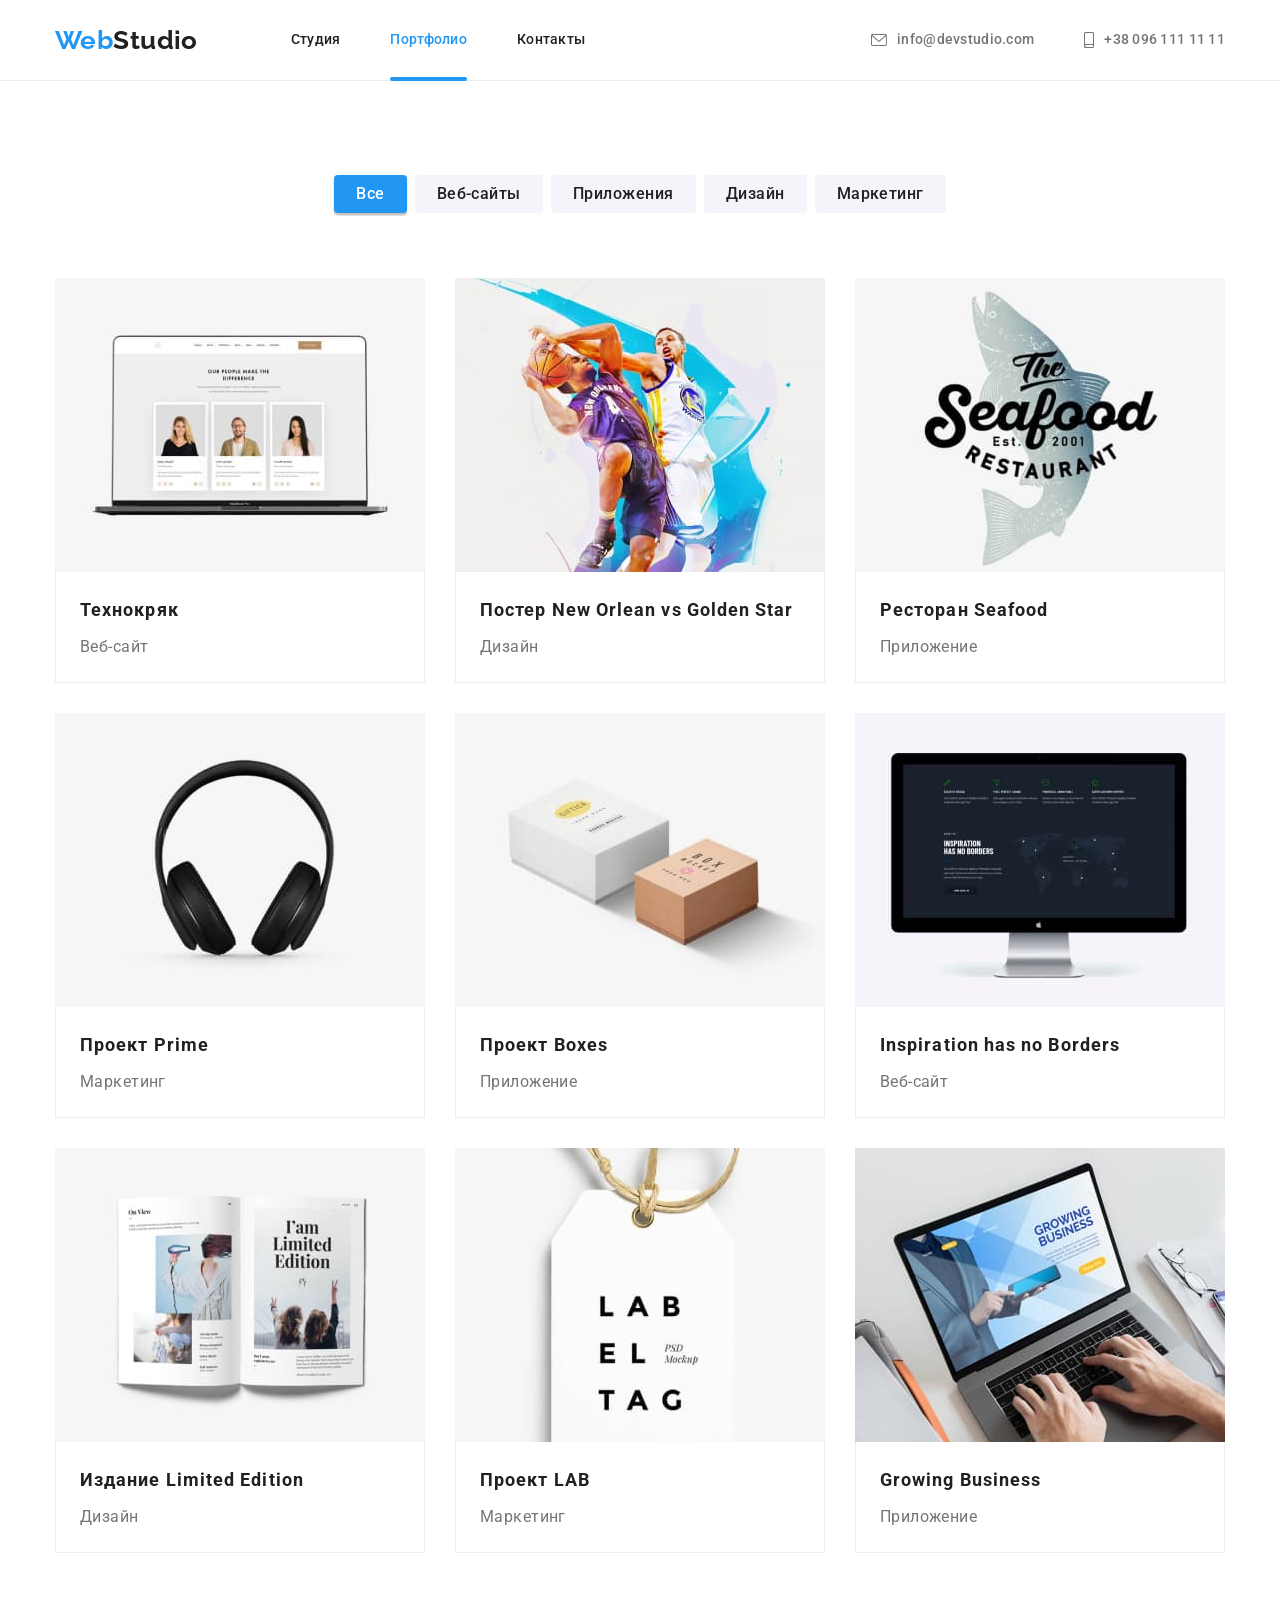
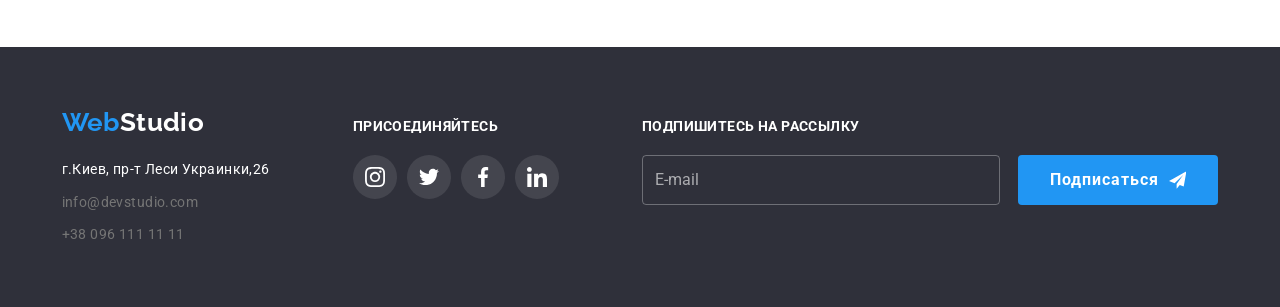
==== commit aa4c7d3d: "finish 2.0" ====
--- a/portfolio.html
+++ b/portfolio.html
@@ -24,8 +24,8 @@
 
     <nav class="header__nav">
       <ul class="list header__nav-list">
-        <li class="header__nav-item"><a class="link header__link current" href="index.html">Студия</a></li>
-        <li class="header__nav-item"><a class="link header__link" href="portfolio.html">Портфолио</a></li>
+        <li class="header__nav-item"><a class="link header__link " href="index.html">Студия</a></li>
+        <li class="header__nav-item"><a class="link header__link current" href="portfolio.html">Портфолио</a></li>
         <li class="header__nav-item"><a class="link header__link" href="">Контакты</a></li>
       </ul>
     </nav>
--- a/css/main.min.css
+++ b/css/main.min.css
@@ -1,2 +1,2 @@
-:root{--first-color:  #212121;--second-color: #757575;--third-color:  #ffffff;--accent-color: #2196F3;--btn-hover-color: #188CE8;--bkground-color-one: #2F303A;--bkground-color-two: #F5F4FA;--header-line-color: #ECECEC;--work-name-bg:  rgba(47, 48, 58, 0.8);--icons-color: #AFB1B8;--footer-icon-bg: rgba(255, 255, 255, 0.1);--box-shadow: 0px 1px 3px rgba(0, 0, 0, 0.12), 0px 1px 1px rgba(0, 0, 0, 0.14), 0px 2px 1px rgba(0, 0, 0, 0.2);--border-line-color: #EEEEEE;--hover-button: 0px 3px 1px rgba(0, 0, 0, 0.1), 0px 1px 2px rgba(0, 0, 0, 0.08), 0px 2px 2px rgba(0, 0, 0, 0.12);--portfolio-item-shadow: 0px 1px 1px rgba(0, 0, 0, 0.12), 0px 4px 4px rgba(0, 0, 0, 0.06), 1px 4px 6px rgba(0, 0, 0, 0.16);--gradient-service: rgba(47, 48, 58, 0.4);--backdropp-color: rgba(0, 0, 0, 0.2);--transition-time: 250ms;--transition-function: cubic-bezier(0.4, 0, 0.2, 1)}p,h1,h2,h3,h4,h5,h6{margin:0}ul{margin:0;padding-left:0}img{display:block;width:100%;max-width:100%;height:auto}.list{list-style:none}body{font-family:'Roboto', sans-serif;font-size:14px;line-height:1.71;letter-spacing:0.03em;color:var(--second-color)}address{font-style:inherit}.link{text-decoration:none;color:inherit}.visually-hidden{position:absolute;width:1px;height:1px;margin:-1px;padding:0;overflow:hidden;border:0;clip:rect(0 0 0 0)}.is-hidden{opacity:0;pointer-events:none;visibility:hidden}.container{width:100%;padding-left:15px;padding-right:15px;margin:0 auto}@media screen and (min-width: 480px){.container{width:480px}}@media screen and (min-width: 768px){.container{width:768px}}@media screen and (min-width: 1200px){.container{width:1200px}}.section{padding-top:60px;padding-bottom:60px}@media screen and (min-width: 1200px){.section{padding-top:94px;padding-bottom:94px}}.service-btn{min-width:200px;max-height:50px;font-family:inherit;font-weight:700;font-size:16px;line-height:1.87;letter-spacing:0.06em;text-align:center;color:var(--third-color);background-color:var(--accent-color);cursor:pointer;padding:10px 32px;border:none;border-radius:4px;-webkit-transition:background-color var(--transition-time) var(--transition-function);transition:background-color var(--transition-time) var(--transition-function)}.service-btn:hover,.service-btn:focus{background-color:var(--btn-hover-color)}.main-title{font-weight:700;font-size:28px;line-height:1.17;text-align:center;color:var(--first-color);margin-bottom:30px}.social-list{display:-webkit-box;display:-ms-flexbox;display:flex;-webkit-box-pack:center;-ms-flex-pack:center;justify-content:center;-ms-flex-wrap:wrap;flex-wrap:wrap;margin-left:-10px;margin-top:-10px}.social-item{margin-top:10px;margin-left:10px}.social-item+.social-item{margin-left:10px}.social-link{width:44px;height:44px;display:-webkit-box;display:-ms-flexbox;display:flex;-webkit-box-pack:center;-ms-flex-pack:center;justify-content:center;-webkit-box-align:center;-ms-flex-align:center;align-items:center;border-radius:50%;color:var(--icons-color);-webkit-transition:background-color var(--transition-time) var(--transition-function),color var(--transition-time) var(--transition-function);transition:background-color var(--transition-time) var(--transition-function),color var(--transition-time) var(--transition-function)}.social-link:hover,.social-link:focus{background-color:var(--accent-color);color:var(--third-color)}.social-link-icon{fill:currentColor}.backdropp{width:100vw;height:100vh;position:fixed;top:0;background-color:var(--backdropp-color);-webkit-transition:opacity 500ms, visibility 500ms;transition:opacity 500ms, visibility 500ms}.backdropp.is-hidden .modal{-webkit-transform:translate(-50%, -50%) scale(0.1);transform:translate(-50%, -50%) scale(0.1)}.modal{width:450px;min-height:609px;background-color:var(--third-color);border-radius:4px;position:absolute;top:50%;left:50%;-webkit-transform:translate(-50%, -50%) scale(1);transform:translate(-50%, -50%) scale(1);-webkit-transition:-webkit-transform 500ms;transition:-webkit-transform 500ms;transition:transform 500ms;transition:transform 500ms, -webkit-transform 500ms;padding:40px}@media screen and (min-width: 1200px){.modal{width:528px;min-height:581px}}.modal-close{width:30px;height:30px;border-radius:50%;border:1px solid rgba(0,0,0,0.1);background-color:transparent;display:-webkit-box;display:-ms-flexbox;display:flex;-webkit-box-align:center;-ms-flex-align:center;align-items:center;-webkit-box-pack:center;-ms-flex-pack:center;justify-content:center;position:absolute;top:8px;right:8px;cursor:pointer;outline:none;-webkit-transition:fill var(--transition-time) var(--transition-function);transition:fill var(--transition-time) var(--transition-function)}.modal-close:hover,.modal-close:focus{fill:var(--accent-color)}.modal-title{font-weight:bold;font-size:20px;line-height:23px;text-align:center;color:var(--first-color);margin-bottom:12px}.form-field:not(:last-child){margin-bottom:10px}.form-input,.text-area{width:100%;height:40px;border:1px solid rgba(33,33,33,0.2);border-radius:4px;padding-left:40px;cursor:pointer;outline:none;-webkit-transition:border-color var(--transition-time) var(--transition-function);transition:border-color var(--transition-time) var(--transition-function)}.form-input:hover,.form-input:focus,.text-area:hover,.text-area:focus{border-color:var(--accent-color);color:var(--accent-color)}.form-input::-webkit-input-placeholder,.text-area::-webkit-input-placeholder{font-size:14px;line-height:1.14;letter-spacing:0.01em;color:rgba(117,117,117,0.5)}.form-input:-ms-input-placeholder,.text-area:-ms-input-placeholder{font-size:14px;line-height:1.14;letter-spacing:0.01em;color:rgba(117,117,117,0.5)}.form-input::-ms-input-placeholder,.text-area::-ms-input-placeholder{font-size:14px;line-height:1.14;letter-spacing:0.01em;color:rgba(117,117,117,0.5)}.form-input::placeholder,.text-area::placeholder{font-size:14px;line-height:1.14;letter-spacing:0.01em;color:rgba(117,117,117,0.5)}.form-input:focus+.form-icon{fill:var(--accent-color)}.input-txt{font-size:12px;line-height:1.16;letter-spacing:0.01em;color:var(--second-color)}.form-wrapper{margin-bottom:20px}.input-wrap{position:relative;color:var(--first-color);-webkit-transition:color var(--transition-time) var(--transition-function);transition:color var(--transition-time) var(--transition-function)}.input-wrap:hover{border-color:var(--accent-color);color:var(--accent-color)}.form-icon{position:absolute;left:12px;top:50%;-webkit-transform:translateY(-50%);transform:translateY(-50%);fill:currentColor;-webkit-transition:fill var(--transition-time) var(--transition-function);transition:fill var(--transition-time) var(--transition-function)}.text-area{height:120px;padding:12px 16px;resize:none}.policy{display:-webkit-box;display:-ms-flexbox;display:flex;-webkit-box-pack:center;-ms-flex-pack:center;justify-content:center;font-size:12px}@media screen and (min-width: 1200px){.policy{font-size:inherit}}.check-txt{display:-webkit-box;display:-ms-flexbox;display:flex;-webkit-box-align:center;-ms-flex-align:center;align-items:center;margin-bottom:30px}.policy-icon-wrap{width:16px;height:15px;border:2px solid var(--first-color);border-radius:2px;margin-right:8px;display:-webkit-box;display:-ms-flexbox;display:flex;-webkit-box-align:center;-ms-flex-align:center;align-items:center;-webkit-box-pack:center;-ms-flex-pack:center;justify-content:center;cursor:pointer;-webkit-transition:border var(--transition-time) var(--transition-function);transition:border var(--transition-time) var(--transition-function)}.policy-icon{fill:var(--third-color)}.policy-checkbox:hover+.check-txt .policy-icon-wrap,.policy-checkbox:focus+.check-txt .policy-icon-wrap{border:2px solid var(--accent-color)}.policy-checkbox:checked+.check-txt .policy-icon-wrap{border:none;background-color:var(--accent-color)}.policy-checkbox:checked .check-txt .policy-icon{fill:var(--third-color)}.policy-link{color:var(--accent-color);margin-left:2px}.modal-btn{display:-webkit-box;display:-ms-flexbox;display:flex;-webkit-box-pack:center;-ms-flex-pack:center;justify-content:center}.logo{font-family:'Raleway', sans-serif;font-weight:700;font-size:24px;line-height:1.16;color:var(--accent-color);display:-webkit-box;display:-ms-flexbox;display:flex}@media screen and (min-width: 1200px){.logo{font-size:26px;line-height:1.19}}.logo__header{color:var(--first-color)}.logo__footer{color:var(--third-color)}.header{border-bottom:1px solid var(--header-line-color)}@media screen and (min-width: 480px) and (max-width: 767px){.header__container{display:-webkit-box;display:-ms-flexbox;display:flex;padding:16px 15px 16px 15px;-webkit-box-align:center;-ms-flex-align:center;align-items:center}}@media screen and (min-width: 768px){.header__container{display:-webkit-box;display:-ms-flexbox;display:flex;-webkit-box-align:center;-ms-flex-align:center;align-items:center}}@media screen and (min-width: 768px){.header__nav-item:not(:last-child){margin-right:50px}}.header-logo{color:var(--first-color)}.header__nav{display:none}@media screen and (min-width: 768px) and (max-width: 1199px){.header__nav{display:-webkit-box;display:-ms-flexbox;display:flex;padding-top:32px;padding-bottom:32px;margin-left:88px;margin-right:84px}}@media screen and (min-width: 1200px){.header__nav{display:-webkit-box;display:-ms-flexbox;display:flex;margin-left:93px}}.header__nav-list{color:var(--first-color)}@media screen and (min-width: 768px){.header__nav-list{display:-webkit-box;display:-ms-flexbox;display:flex}}.header__link{-webkit-transition:color var(--transition-time) var(--transition-function);transition:color var(--transition-time) var(--transition-function)}@media screen and (min-width: 768px){.header__link{font-size:12px;font-weight:500;line-height:1.14;letter-spacing:0.02em;display:block;display:-webkit-box;display:-ms-flexbox;display:flex;-webkit-box-align:center;-ms-flex-align:center;align-items:center;position:relative}}@media screen and (min-width: 1200px){.header__link{font-size:inherit;padding-top:32px;padding-bottom:32px}}.header__link:hover,.header__link:focus{color:var(--accent-color)}.header__contack-icon{fill:currentColor;margin-right:10px}@media screen and (min-width: 768px){.current{color:var(--accent-color)}.current::after{content:'';display:inline-block;width:100%;height:4px;background-color:var(--accent-color);position:absolute;bottom:-32px;left:0;border-radius:2px}}@media screen and (min-width: 1200px){.current::after{bottom:-1px}}.header__contacts{display:none}@media screen and (min-width: 768px) and (max-width: 1199px){.header__contacts{display:-webkit-box;display:-ms-flexbox;display:flex;-webkit-box-orient:vertical;-webkit-box-direction:normal;-ms-flex-direction:column;flex-direction:column}}@media screen and (min-width: 1200px){.header__contacts{display:-webkit-box;display:-ms-flexbox;display:flex;margin-left:auto}}@media screen and (min-width: 768px) and (max-width: 1199px){.header__contact-item:not(:last-child){margin-bottom:10px}}@media screen and (min-width: 1200px){.header__contact-item:not(:last-child){margin-right:50px}}@media screen and (min-width: 768px){.mobmenu{display:none}.menu-open-btn{display:none}}@media screen and (max-width: 767px){.mobmenu{position:fixed;background-color:white;top:0;left:0;width:100vw;height:100vh;z-index:1}.mob-container{padding:48px 0 48px 40px;position:relative;height:100%;display:-webkit-box;display:-ms-flexbox;display:flex;-webkit-box-orient:vertical;-webkit-box-direction:normal;-ms-flex-direction:column;flex-direction:column;-webkit-box-pack:justify;-ms-flex-pack:justify;justify-content:space-between}.mobmenu__list-item:not(:last-child){margin-bottom:35px}.mobmenu__link{font-family:Roboto;font-style:normal;font-size:40px;font-weight:500;line-height:1.17;letter-spacing:0.02em;color:var(--first-color);-webkit-transition:color var(--transition-time) var(--transition-function);transition:color var(--transition-time) var(--transition-function)}.mobmenu__link:hover,.mobmenu__link:focus{color:var(--accent-color)}.mob__contacts-list{margin-bottom:64px}.mob__contacts-item{margin-bottom:32px}.mob-tel{font-weight:500;font-size:34px;line-height:1.17;letter-spacing:0.02em;color:#2196F3}.mob-mail{font-weight:500;font-size:24px;line-height:1.16;letter-spacing:0.02em}.menu-open-btn{margin-left:auto}.mob__social-list{display:-webkit-box;display:-ms-flexbox;display:flex;margin-left:-10px}.mob__social-item:not(:last-child){border-right:1px solid rgba(33,33,33,0.2)}.mob__social-link{font-weight:500;font-size:18px;line-height:1.22;letter-spacing:0.02em;color:#2196F3;padding-left:10px;padding-right:10px}.menu-open-btn{background-color:transparent;display:-webkit-box;display:-ms-flexbox;display:flex;-webkit-box-align:center;-ms-flex-align:center;align-items:center;-webkit-box-pack:center;-ms-flex-pack:center;justify-content:center;border:none;cursor:pointer;outline:none;-webkit-transition:fill var(--transition-time) var(--transition-function);transition:fill var(--transition-time) var(--transition-function)}.menu-open-btn:hover,.menu-open-btn:focus{fill:var(--accent-color)}.menu-close-btn{position:absolute;top:10px;right:15px;width:40px;height:40px;background-color:transparent;display:-webkit-box;display:-ms-flexbox;display:flex;-webkit-box-align:center;-ms-flex-align:center;align-items:center;-webkit-box-pack:center;-ms-flex-pack:center;justify-content:center;border:none;cursor:pointer;outline:none;-webkit-transition:fill var(--transition-time) var(--transition-function);transition:fill var(--transition-time) var(--transition-function)}.menu-close-btn:hover,.menu-close-btn:focus{fill:var(--accent-color)}}@media screen and (min-width: 480px){.service{width:100%;height:100%;background-color:var(--bkground-color-one);background-image:-webkit-gradient(linear, left top, left bottom, from(var(--gradient-service)), to(var(--gradient-service))),url(../images/servicebg-mob-1x.jpg);background-image:linear-gradient(var(--gradient-service), var(--gradient-service)),url(../images/servicebg-mob-1x.jpg);background-repeat:no-repeat;background-size:cover, 480px auto;background-position:center;padding-top:118px;padding-bottom:118px}}@media screen and (min-width: 480px) and (min-device-pixel-ratio: 2), screen and (min-width: 480px) and (-webkit-min-device-pixel-ratio: 2), screen and (min-width: 480px) and (min-resolution: 192dpi), screen and (min-width: 480px) and (min-resolution: 2dppx){.service{background-image:-webkit-gradient(linear, left top, left bottom, from(var(--gradient-service)), to(var(--gradient-service))),url(../images/servicebg-mob-2x.jpg);background-image:linear-gradient(var(--gradient-service), var(--gradient-service)),url(../images/servicebg-mob-2x.jpg)}}@media screen and (min-width: 768px){.service{background-image:-webkit-gradient(linear, left top, left bottom, from(var(--gradient-service)), to(var(--gradient-service))),url(../images/servicebg-tab-1x.jpg);background-image:linear-gradient(var(--gradient-service), var(--gradient-service)),url(../images/servicebg-tab-1x.jpg);background-size:cover, 780px auto}}@media screen and (min-width: 768px) and (min-device-pixel-ratio: 2), screen and (min-width: 768px) and (-webkit-min-device-pixel-ratio: 2), screen and (min-width: 768px) and (min-resolution: 192dpi), screen and (min-width: 768px) and (min-resolution: 2dppx){.service{background-image:-webkit-gradient(linear, left top, left bottom, from(var(--gradient-service)), to(var(--gradient-service))),url(../images/servicebg-tab-2x.jpg);background-image:linear-gradient(var(--gradient-service), var(--gradient-service)),url(../images/servicebg-tab-2x.jpg)}}@media screen and (min-width: 1200px){.service{background-image:-webkit-gradient(linear, left top, left bottom, from(var(--gradient-service)), to(var(--gradient-service))),url(../images/servicebg.jpg);background-image:linear-gradient(var(--gradient-service), var(--gradient-service)),url(../images/servicebg.jpg);padding-top:200px;padding-bottom:200px;background-size:cover, 1600px auto}}@media screen and (min-width: 1200px) and (min-device-pixel-ratio: 2), screen and (min-width: 1200px) and (-webkit-min-device-pixel-ratio: 2), screen and (min-width: 1200px) and (min-resolution: 192dpi), screen and (min-width: 1200px) and (min-resolution: 2dppx){.service{background-image:-webkit-gradient(linear, left top, left bottom, from(var(--gradient-service)), to(var(--gradient-service))),url(../images/servicebg-2x.jpg);background-image:linear-gradient(var(--gradient-service), var(--gradient-service)),url(../images/servicebg-2x.jpg);padding-top:200px;padding-bottom:200px}}.service__items{display:-webkit-box;display:-ms-flexbox;display:flex;-webkit-box-orient:vertical;-webkit-box-direction:normal;-ms-flex-direction:column;flex-direction:column;-webkit-box-align:center;-ms-flex-align:center;align-items:center}.service-title{font-style:normal;font-weight:900;font-size:26px;line-height:1.62;text-align:center;letter-spacing:0.06em;text-transform:uppercase;color:var(--third-color);max-width:360px;margin-bottom:30px}@media screen and (min-width: 1200px){.service-title{font-size:44px;line-height:1.36;max-width:696px}}@media screen and (min-width: 768px){.advantage__list{display:-webkit-box;display:-ms-flexbox;display:flex;-ms-flex-wrap:wrap;flex-wrap:wrap;margin-left:-30px;margin-top:-30px}}@media screen and (min-width: 1200px){.advantage__list{display:-webkit-box;display:-ms-flexbox;display:flex;-ms-flex-wrap:wrap;flex-wrap:wrap;margin-left:-30px;margin-top:-30px}}@media screen and (min-width: 768px){.advantage__item{-ms-flex-preferred-size:calc(100%/2 - 30px);flex-basis:calc(100%/2 - 30px);margin-left:30px;margin-top:30px}}@media screen and (min-width: 1200px){.advantage__item{-ms-flex-preferred-size:calc(100%/4 - 30px);flex-basis:calc(100%/4 - 30px);margin-left:30px;margin-top:30px}}.advantage__item-icon{height:120px;background-color:var(--bkground-color-two);border-radius:4px;margin-bottom:30px;display:-webkit-box;display:-ms-flexbox;display:flex;-webkit-box-align:center;-ms-flex-align:center;align-items:center;-webkit-box-pack:center;-ms-flex-pack:center;justify-content:center}.advantage__item-title{font-size:14px;line-height:1.14;text-transform:uppercase;color:var(--first-color);margin-bottom:10px}@media screen and (max-width: 767px){.advantage__item-title{text-align:center}}.work{display:none}@media screen and (min-width: 1200px){.work{display:-webkit-box;display:-ms-flexbox;display:flex;padding-bottom:94px}}@media screen and (min-width: 1200px){.work-list{display:-webkit-box;display:-ms-flexbox;display:flex;-ms-flex-wrap:wrap;flex-wrap:wrap;margin-left:-30px;margin-top:-30px}}@media screen and (min-width: 1200px){.work-item{margin-left:30px;margin-top:30px;-ms-flex-preferred-size:calc(100%/3 - 30px);flex-basis:calc(100%/3 - 30px);position:relative}}@media screen and (min-width: 1200px){.work-name{background-color:var(--work-name-bg);position:absolute;width:100%;padding:27px;bottom:0;display:-webkit-box;display:-ms-flexbox;display:flex;-webkit-box-pack:center;-ms-flex-pack:center;justify-content:center;-webkit-box-align:center;-ms-flex-align:center;align-items:center}}@media screen and (min-width: 1200px){.work-name-txt{font-weight:bold;text-transform:uppercase;color:var(--third-color)}}.filters-list{display:-webkit-box;display:-ms-flexbox;display:flex;-ms-flex-wrap:wrap;flex-wrap:wrap;-webkit-box-pack:start;-ms-flex-pack:start;justify-content:flex-start;margin-bottom:40px}@media screen and (min-width: 768px){.filters-list{-webkit-box-pack:center;-ms-flex-pack:center;justify-content:center;margin-bottom:30px}}@media screen and (min-width: 1200px){.filters-list{margin-bottom:50px}}.filters-item:not(:last-child){margin-bottom:15px;margin-right:8px}.filters-btn{font-family:inherit;font-weight:500;font-size:16px;line-height:1.62;text-align:center;letter-spacing:0.03em;color:var(--first-color);background-color:var(--bkground-color-two);cursor:pointer;border-radius:4px;border:none;padding-left:22px;padding-right:22px;min-height:38px;-webkit-transition:background-color var(--transition-time) var(--transition-function),color var(--transition-time) var(--transition-function),-webkit-box-shadow var(--transition-time) var(--transition-function);transition:background-color var(--transition-time) var(--transition-function),color var(--transition-time) var(--transition-function),-webkit-box-shadow var(--transition-time) var(--transition-function);transition:background-color var(--transition-time) var(--transition-function),color var(--transition-time) var(--transition-function),box-shadow var(--transition-time) var(--transition-function);transition:background-color var(--transition-time) var(--transition-function),color var(--transition-time) var(--transition-function),box-shadow var(--transition-time) var(--transition-function),-webkit-box-shadow var(--transition-time) var(--transition-function)}.filters-btn:hover,.filters-btn:focus{color:var(--third-color);background-color:var(--accent-color);-webkit-box-shadow:var(--hover-button);box-shadow:var(--hover-button)}.current-filter{color:var(--third-color);background-color:var(--accent-color);-webkit-box-shadow:var(--hover-button);box-shadow:var(--hover-button)}.team{background-color:var(--bkground-color-two);padding-top:60px;padding-bottom:60px}.team-list{margin-bottom:-30px}@media screen and (min-width: 768px){.team-list{display:-webkit-box;display:-ms-flexbox;display:flex;-ms-flex-wrap:wrap;flex-wrap:wrap;margin-left:-30px;margin-top:-30px}}@media screen and (min-width: 1200px){.team-list{display:-webkit-box;display:-ms-flexbox;display:flex;-ms-flex-wrap:wrap;flex-wrap:wrap;margin-left:-30px;margin-top:-30px}}.team-item{background-color:var(--third-color);border-bottom-left-radius:4px;border-bottom-right-radius:4px;-webkit-box-shadow:var(--box-shadow);box-shadow:var(--box-shadow);padding-bottom:30px;margin-bottom:30px}@media screen and (min-width: 768px){.team-item{-ms-flex-preferred-size:calc(100%/2 - 30px);flex-basis:calc(100%/2 - 30px);margin-left:30px;margin-top:30px}}@media screen and (min-width: 1200px){.team-item{-ms-flex-preferred-size:calc(100%/4 - 30px);flex-basis:calc(100%/4 - 30px);margin-left:30px;margin-top:30px}}.team-name,.team-position{font-size:16px;line-height:1.18;text-align:center}.team-name{font-weight:500;color:var(--first-color);margin-top:30px;margin-bottom:10px}.team-position{margin-bottom:16px}.clients{padding-top:60px}@media screen and (min-width: 1200px){.clients{padding-top:94px}}.clients-list{-webkit-box-align:center;-ms-flex-align:center;align-items:center;-webkit-box-pack:center;-ms-flex-pack:center;justify-content:center}.clients-item{-ms-flex-preferred-size:calc(100%/2 - 30px);flex-basis:calc(100%/2 - 30px)}@media screen and (min-width: 768px){.clients-item{-ms-flex-preferred-size:calc(100%/3 - 30px);flex-basis:calc(100%/3 - 30px);margin-left:30px;margin-top:30px}}@media screen and (min-width: 1200px){.clients-item{-ms-flex-preferred-size:calc(100%/6 - 30px);flex-basis:calc(100%/6 - 30px);margin-left:30px;margin-top:30px}}.clients-link{height:92px;border:1px solid var(--icons-color);border-radius:4px;display:-webkit-box;display:-ms-flexbox;display:flex;-webkit-box-align:center;-ms-flex-align:center;align-items:center;-webkit-box-pack:center;-ms-flex-pack:center;justify-content:center;color:var(--icons-color);-webkit-transition:border-color var(--transition-time) var(--transition-function),color var(--transition-time) var(--transition-function);transition:border-color var(--transition-time) var(--transition-function),color var(--transition-time) var(--transition-function)}.clients-link-icon{fill:currentColor}.clients-link-icon:hover,.clients-link-icon:focus{border-color:var(--accent-color);color:var(--accent-color)}.footer{background-color:var(--bkground-color-one);padding-top:60px;padding-bottom:60px}.footer-info{-webkit-transition:color var(--transition-time) var(--transition-function);transition:color var(--transition-time) var(--transition-function)}.footer-info:hover,.footer-info:focus{color:var(--third-color)}.footer-address{color:var(--third-color)}.footer-logo-margin{margin-bottom:20px}.footer-wrap-item{display:-webkit-box;display:-ms-flexbox;display:flex;-webkit-box-orient:vertical;-webkit-box-direction:normal;-ms-flex-direction:column;flex-direction:column}@media screen and (min-width: 480px) and (max-width: 1199px){.footer-wrap-item{text-align:center;-webkit-box-align:center;-ms-flex-align:center;align-items:center;padding-bottom:60px}}@media screen and (min-width: 1200px){.footer-wrap-item:not(:last-child){margin-right:70px}}.footer-item:not(:last-child){margin-bottom:8px}@media screen and (min-width: 1200px){.footer-item:not(:last-child){margin-bottom:9px}}@media screen and (min-width: 1200px){.footer-wrap-item:last-child{margin-left:auto}}.footer-wrap{display:-webkit-box;display:-ms-flexbox;display:flex}@media screen and (min-width: 480px) and (max-width: 767px){.footer-wrap{-webkit-box-orient:vertical;-webkit-box-direction:normal;-ms-flex-direction:column;flex-direction:column;-webkit-box-align:center;-ms-flex-align:center;align-items:center;-webkit-box-pack:center;-ms-flex-pack:center;justify-content:center}}@media screen and (min-width: 768px){.footer-wrap{-ms-flex-wrap:wrap;flex-wrap:wrap;-ms-flex-pack:distribute;justify-content:space-around;-webkit-box-align:baseline;-ms-flex-align:baseline;align-items:baseline}}@media screen and (min-width: 1200px){.footer-wrap{-ms-flex-wrap:wrap;flex-wrap:wrap;-webkit-box-align:baseline;-ms-flex-align:baseline;align-items:baseline}}.footer-txt{font-size:14px;line-height:1.14;font-weight:bold;text-transform:uppercase;margin-bottom:20px;color:var(--third-color)}.footer-label{display:-webkit-box;display:-ms-flexbox;display:flex;-webkit-box-orient:vertical;-webkit-box-direction:normal;-ms-flex-direction:column;flex-direction:column}.footer-link{background-color:var(--footer-icon-bg);color:var(--third-color);-webkit-transition:background-color var(--transition-time) var(--transition-function),color var(--transition-time) var(--transition-function);transition:background-color var(--transition-time) var(--transition-function),color var(--transition-time) var(--transition-function)}.footer-form{display:-webkit-box;display:-ms-flexbox;display:flex}@media screen and (min-width: 480px) and (max-width: 767px){.footer-form{text-align:center;-webkit-box-orient:vertical;-webkit-box-direction:normal;-ms-flex-direction:column;flex-direction:column;-webkit-box-align:center;-ms-flex-align:center;align-items:center}}@media screen and (min-width: 768px) and (max-width: 1199px){.footer-form{text-align:center;-webkit-box-orient:vertical;-webkit-box-direction:normal;-ms-flex-direction:column;flex-direction:column;-webkit-box-align:center;-ms-flex-align:center;align-items:center}}@media screen and (min-width: 1200px){.footer-form{-webkit-box-align:end;-ms-flex-align:end;align-items:flex-end}}.footer-input{width:450px;height:50px;-webkit-box-sizing:border-box;box-sizing:border-box;background-color:transparent;border:1px solid rgba(255,255,255,0.3);border-radius:4px;outline:none;padding-left:12px;font-size:16px;line-height:1.25;color:rgba(255,255,255,0.6);cursor:pointer;-webkit-transition:border-color var(--transition-time) var(--transition-function);transition:border-color var(--transition-time) var(--transition-function)}@media screen and (min-width: 1200px){.footer-input{width:358px;margin-right:12px}}.footer-input:hover,.footer-input:focus{border-color:var(--third-color)}.footer-input::-webkit-input-placeholder{font-size:16px;line-height:1.25;color:rgba(255,255,255,0.6)}.footer-input:-ms-input-placeholder{font-size:16px;line-height:1.25;color:rgba(255,255,255,0.6)}.footer-input::-ms-input-placeholder{font-size:16px;line-height:1.25;color:rgba(255,255,255,0.6)}.footer-input::placeholder{font-size:16px;line-height:1.25;color:rgba(255,255,255,0.6)}.footer-btn{display:-webkit-box;display:-ms-flexbox;display:flex;-webkit-box-align:center;-ms-flex-align:center;align-items:center}@media screen and (min-width: 480px) and (max-width: 1199px){.footer-btn{margin-top:20px}}.footer-btn-txt{margin-right:10px}.example-list{padding:0;margin:0;list-style:none}@media screen and (min-width: 768px){.example-list{display:-webkit-box;display:-ms-flexbox;display:flex;-ms-flex-wrap:wrap;flex-wrap:wrap;margin-left:-30px;margin-top:-30px}}@media screen and (min-width: 768px){.example-item{margin-left:30px;margin-top:30px;-ms-flex-preferred-size:calc(100%/2 - 30px);flex-basis:calc(100%/2 - 30px)}}@media screen and (min-width: 1200px){.example-item{-ms-flex-preferred-size:calc(100%/3 - 30px);flex-basis:calc(100%/3 - 30px)}}@media screen and (max-width: 767px){.example-item:not(:last-child){margin-bottom:30px}}.example-link{display:-webkit-box;display:-ms-flexbox;display:flex;-webkit-box-orient:vertical;-webkit-box-direction:normal;-ms-flex-direction:column;flex-direction:column;-webkit-transition:-webkit-box-shadow var(--transition-time) var(--transition-function);transition:-webkit-box-shadow var(--transition-time) var(--transition-function);transition:box-shadow var(--transition-time) var(--transition-function);transition:box-shadow var(--transition-time) var(--transition-function), -webkit-box-shadow var(--transition-time) var(--transition-function)}.example-link:hover,.example-link:focus{-webkit-box-shadow:var(--portfolio-item-shadow);box-shadow:var(--portfolio-item-shadow)}.example-link:hover .example-item-txt,.example-link:focus .example-item-txt{-webkit-transform:translateY(0);transform:translateY(0)}.example-item-wrap{position:relative;overflow:hidden}.example-item-txt{position:absolute;top:0;left:0;background-color:rgba(33,150,243,0.9);color:var(--third-color);font-size:18px;line-height:28px;padding:63px 24px;height:100%;-webkit-transform:translateY(100%);transform:translateY(100%);-webkit-transition:-webkit-transform 500ms var(--transition-function);transition:-webkit-transform 500ms var(--transition-function);transition:transform 500ms var(--transition-function);transition:transform 500ms var(--transition-function), -webkit-transform 500ms var(--transition-function)}.border{border-left:1px solid var(--border-line-color);border-right:1px solid var(--border-line-color);border-bottom:1px solid var(--border-line-color);padding:20px 24px}.example-name{font-weight:700;font-size:18px;line-height:2;letter-spacing:0.06em;color:var(--first-color);margin-bottom:4px}.example-type{font-size:16px;line-height:1.87}.clients-list{display:-webkit-box;display:-ms-flexbox;display:flex;-ms-flex-wrap:wrap;flex-wrap:wrap;margin-left:-30px;margin-top:-30px}.clients-item{margin-left:30px;margin-top:30px}
+:root{--first-color:  #212121;--second-color: #757575;--third-color:  #ffffff;--accent-color: #2196F3;--btn-hover-color: #188CE8;--bkground-color-one: #2F303A;--bkground-color-two: #F5F4FA;--header-line-color: #ECECEC;--work-name-bg:  rgba(47, 48, 58, 0.8);--icons-color: #AFB1B8;--footer-icon-bg: rgba(255, 255, 255, 0.1);--box-shadow: 0px 1px 3px rgba(0, 0, 0, 0.12), 0px 1px 1px rgba(0, 0, 0, 0.14), 0px 2px 1px rgba(0, 0, 0, 0.2);--border-line-color: #EEEEEE;--hover-button: 0px 3px 1px rgba(0, 0, 0, 0.1), 0px 1px 2px rgba(0, 0, 0, 0.08), 0px 2px 2px rgba(0, 0, 0, 0.12);--portfolio-item-shadow: 0px 1px 1px rgba(0, 0, 0, 0.12), 0px 4px 4px rgba(0, 0, 0, 0.06), 1px 4px 6px rgba(0, 0, 0, 0.16);--gradient-service: rgba(47, 48, 58, 0.4);--backdropp-color: rgba(0, 0, 0, 0.2);--transition-time: 250ms;--transition-function: cubic-bezier(0.4, 0, 0.2, 1)}p,h1,h2,h3,h4,h5,h6{margin:0}ul{margin:0;padding-left:0}img{display:block;width:100%;max-width:100%;height:auto}.list{list-style:none}body{font-family:'Roboto', sans-serif;font-size:14px;line-height:1.71;letter-spacing:0.03em;color:var(--second-color)}address{font-style:inherit}.link{text-decoration:none;color:inherit}.visually-hidden{position:absolute;width:1px;height:1px;margin:-1px;padding:0;overflow:hidden;border:0;clip:rect(0 0 0 0)}.is-hidden{opacity:0;pointer-events:none;visibility:hidden}.container{width:100%;padding-left:15px;padding-right:15px;margin:0 auto}@media screen and (min-width: 480px){.container{width:480px}}@media screen and (min-width: 768px){.container{width:768px}}@media screen and (min-width: 1200px){.container{width:1200px}}.section{padding-top:60px;padding-bottom:60px}@media screen and (min-width: 1200px){.section{padding-top:94px;padding-bottom:94px}}.service-btn{min-width:200px;max-height:50px;font-family:inherit;font-weight:700;font-size:16px;line-height:1.87;letter-spacing:0.06em;text-align:center;color:var(--third-color);background-color:var(--accent-color);cursor:pointer;padding:10px 32px;border:none;border-radius:4px;-webkit-transition:background-color var(--transition-time) var(--transition-function);transition:background-color var(--transition-time) var(--transition-function)}.service-btn:hover,.service-btn:focus{background-color:var(--btn-hover-color)}.main-title{font-weight:700;font-size:28px;line-height:1.17;text-align:center;color:var(--first-color);margin-bottom:30px}.social-list{display:-webkit-box;display:-ms-flexbox;display:flex;-webkit-box-pack:center;-ms-flex-pack:center;justify-content:center;-ms-flex-wrap:wrap;flex-wrap:wrap;margin-left:-10px;margin-top:-10px}.social-item{margin-top:10px;margin-left:10px}.social-item+.social-item{margin-left:10px}.social-link{width:44px;height:44px;display:-webkit-box;display:-ms-flexbox;display:flex;-webkit-box-pack:center;-ms-flex-pack:center;justify-content:center;-webkit-box-align:center;-ms-flex-align:center;align-items:center;border-radius:50%;color:var(--icons-color);-webkit-transition:background-color var(--transition-time) var(--transition-function),color var(--transition-time) var(--transition-function);transition:background-color var(--transition-time) var(--transition-function),color var(--transition-time) var(--transition-function)}.social-link:hover,.social-link:focus{background-color:var(--accent-color);color:var(--third-color)}.social-link-icon{fill:currentColor}.backdropp{width:100vw;height:100vh;position:fixed;top:0;background-color:var(--backdropp-color);-webkit-transition:opacity 500ms, visibility 500ms;transition:opacity 500ms, visibility 500ms}.backdropp.is-hidden .modal{-webkit-transform:translate(-50%, -50%) scale(0.1);transform:translate(-50%, -50%) scale(0.1)}.modal{width:450px;min-height:609px;background-color:var(--third-color);border-radius:4px;position:absolute;top:50%;left:50%;-webkit-transform:translate(-50%, -50%) scale(1);transform:translate(-50%, -50%) scale(1);-webkit-transition:-webkit-transform 500ms;transition:-webkit-transform 500ms;transition:transform 500ms;transition:transform 500ms, -webkit-transform 500ms;padding:40px}@media screen and (min-width: 1200px){.modal{width:528px;min-height:581px}}.modal-close{width:30px;height:30px;border-radius:50%;border:1px solid rgba(0,0,0,0.1);background-color:transparent;display:-webkit-box;display:-ms-flexbox;display:flex;-webkit-box-align:center;-ms-flex-align:center;align-items:center;-webkit-box-pack:center;-ms-flex-pack:center;justify-content:center;position:absolute;top:8px;right:8px;cursor:pointer;outline:none;-webkit-transition:fill var(--transition-time) var(--transition-function);transition:fill var(--transition-time) var(--transition-function)}.modal-close:hover,.modal-close:focus{fill:var(--accent-color)}.modal-title{font-weight:bold;font-size:20px;line-height:23px;text-align:center;color:var(--first-color);margin-bottom:12px}.form-field:not(:last-child){margin-bottom:10px}.form-input,.text-area{width:100%;height:40px;border:1px solid rgba(33,33,33,0.2);border-radius:4px;padding-left:40px;cursor:pointer;outline:none;-webkit-transition:border-color var(--transition-time) var(--transition-function);transition:border-color var(--transition-time) var(--transition-function)}.form-input:hover,.form-input:focus,.text-area:hover,.text-area:focus{border-color:var(--accent-color);color:var(--accent-color)}.form-input::-webkit-input-placeholder,.text-area::-webkit-input-placeholder{font-size:14px;line-height:1.14;letter-spacing:0.01em;color:rgba(117,117,117,0.5)}.form-input:-ms-input-placeholder,.text-area:-ms-input-placeholder{font-size:14px;line-height:1.14;letter-spacing:0.01em;color:rgba(117,117,117,0.5)}.form-input::-ms-input-placeholder,.text-area::-ms-input-placeholder{font-size:14px;line-height:1.14;letter-spacing:0.01em;color:rgba(117,117,117,0.5)}.form-input::placeholder,.text-area::placeholder{font-size:14px;line-height:1.14;letter-spacing:0.01em;color:rgba(117,117,117,0.5)}.form-input:focus+.form-icon{fill:var(--accent-color)}.input-txt{font-size:12px;line-height:1.16;letter-spacing:0.01em;color:var(--second-color)}.form-wrapper{margin-bottom:20px}.input-wrap{position:relative;color:var(--first-color);-webkit-transition:color var(--transition-time) var(--transition-function);transition:color var(--transition-time) var(--transition-function)}.input-wrap:hover{border-color:var(--accent-color);color:var(--accent-color)}.form-icon{position:absolute;left:12px;top:50%;-webkit-transform:translateY(-50%);transform:translateY(-50%);fill:currentColor;-webkit-transition:fill var(--transition-time) var(--transition-function);transition:fill var(--transition-time) var(--transition-function)}.text-area{height:120px;padding:12px 16px;resize:none}.policy{display:-webkit-box;display:-ms-flexbox;display:flex;-webkit-box-pack:center;-ms-flex-pack:center;justify-content:center;font-size:12px}@media screen and (min-width: 1200px){.policy{font-size:inherit}}.check-txt{display:-webkit-box;display:-ms-flexbox;display:flex;-webkit-box-align:center;-ms-flex-align:center;align-items:center;margin-bottom:30px}.policy-icon-wrap{width:16px;height:15px;border:2px solid var(--first-color);border-radius:2px;margin-right:8px;display:-webkit-box;display:-ms-flexbox;display:flex;-webkit-box-align:center;-ms-flex-align:center;align-items:center;-webkit-box-pack:center;-ms-flex-pack:center;justify-content:center;cursor:pointer;-webkit-transition:border var(--transition-time) var(--transition-function);transition:border var(--transition-time) var(--transition-function)}.policy-icon{fill:var(--third-color)}.policy-checkbox:hover+.check-txt .policy-icon-wrap,.policy-checkbox:focus+.check-txt .policy-icon-wrap{border:2px solid var(--accent-color)}.policy-checkbox:checked+.check-txt .policy-icon-wrap{border:none;background-color:var(--accent-color)}.policy-checkbox:checked .check-txt .policy-icon{fill:var(--third-color)}.policy-link{color:var(--accent-color);margin-left:2px}.modal-btn{display:-webkit-box;display:-ms-flexbox;display:flex;-webkit-box-pack:center;-ms-flex-pack:center;justify-content:center}.logo{font-family:'Raleway', sans-serif;font-weight:700;font-size:24px;line-height:1.16;color:var(--accent-color);display:-webkit-box;display:-ms-flexbox;display:flex}@media screen and (min-width: 1200px){.logo{font-size:26px;line-height:1.19}}.logo__header{color:var(--first-color)}.logo__footer{color:var(--third-color)}.header{border-bottom:1px solid var(--header-line-color)}@media screen and (max-width: 767px){.header__container{display:-webkit-box;display:-ms-flexbox;display:flex;padding:16px 15px 16px 15px;-webkit-box-align:center;-ms-flex-align:center;align-items:center}}@media screen and (min-width: 768px){.header__container{display:-webkit-box;display:-ms-flexbox;display:flex;-webkit-box-align:center;-ms-flex-align:center;align-items:center}}@media screen and (min-width: 768px){.header__nav-item:not(:last-child){margin-right:50px}}.header-logo{color:var(--first-color)}.header__nav{display:none}@media screen and (min-width: 768px) and (max-width: 1199px){.header__nav{display:-webkit-box;display:-ms-flexbox;display:flex;padding-top:32px;padding-bottom:32px;margin-left:88px;margin-right:84px}}@media screen and (min-width: 1200px){.header__nav{display:-webkit-box;display:-ms-flexbox;display:flex;margin-left:93px}}@media screen and (min-width: 768px){.header__nav-list{color:var(--first-color);display:-webkit-box;display:-ms-flexbox;display:flex}}.header__link{-webkit-transition:color var(--transition-time) var(--transition-function);transition:color var(--transition-time) var(--transition-function)}@media screen and (min-width: 768px){.header__link{font-size:12px;font-weight:500;line-height:1.14;letter-spacing:0.02em;display:block;display:-webkit-box;display:-ms-flexbox;display:flex;-webkit-box-align:center;-ms-flex-align:center;align-items:center;position:relative}}@media screen and (min-width: 1200px){.header__link{font-size:inherit;padding-top:32px;padding-bottom:32px}}.header__link:hover,.header__link:focus{color:var(--accent-color)}.header__contack-icon{fill:currentColor;margin-right:10px}@media screen and (min-width: 768px){.current{color:var(--accent-color)}.current::after{content:'';display:inline-block;width:100%;height:4px;background-color:var(--accent-color);position:absolute;bottom:-32px;left:0;border-radius:2px}}@media screen and (min-width: 1200px){.current::after{bottom:-1px}}.header__contacts{display:none}@media screen and (min-width: 768px) and (max-width: 1199px){.header__contacts{display:-webkit-box;display:-ms-flexbox;display:flex;-webkit-box-orient:vertical;-webkit-box-direction:normal;-ms-flex-direction:column;flex-direction:column}}@media screen and (min-width: 1200px){.header__contacts{display:-webkit-box;display:-ms-flexbox;display:flex;margin-left:auto}}@media screen and (min-width: 768px) and (max-width: 1199px){.header__contact-item:not(:last-child){margin-bottom:10px}}@media screen and (min-width: 1200px){.header__contact-item:not(:last-child){margin-right:50px}}@media screen and (min-width: 768px){.mobmenu{display:none}.menu-open-btn{display:none}}@media screen and (max-width: 767px){.mobmenu{position:fixed;background-color:white;top:0;left:0;width:100vw;height:100vh;z-index:1}.mob-container{padding:48px 0 48px 40px;position:relative;height:100%;display:-webkit-box;display:-ms-flexbox;display:flex;-webkit-box-orient:vertical;-webkit-box-direction:normal;-ms-flex-direction:column;flex-direction:column;-webkit-box-pack:justify;-ms-flex-pack:justify;justify-content:space-between}.mobmenu__list-item:not(:last-child){margin-bottom:35px}.mobmenu__link{font-family:Roboto;font-style:normal;font-size:40px;font-weight:500;line-height:1.17;letter-spacing:0.02em;color:var(--first-color);-webkit-transition:color var(--transition-time) var(--transition-function);transition:color var(--transition-time) var(--transition-function)}.mobmenu__link:hover,.mobmenu__link:focus{color:var(--accent-color)}.mob__contacts-list{margin-bottom:64px}.mob__contacts-item{margin-bottom:32px}.mob-tel{font-weight:500;font-size:34px;line-height:1.17;letter-spacing:0.02em;color:#2196F3}.mob-mail{font-weight:500;font-size:24px;line-height:1.16;letter-spacing:0.02em}.menu-open-btn{margin-left:auto}.mob__social-list{display:-webkit-box;display:-ms-flexbox;display:flex;margin-left:-10px}.mob__social-item:not(:last-child){border-right:1px solid rgba(33,33,33,0.2)}.mob__social-link{font-weight:500;font-size:18px;line-height:1.22;letter-spacing:0.02em;color:#2196F3;padding-left:10px;padding-right:10px}.menu-open-btn{background-color:transparent;display:-webkit-box;display:-ms-flexbox;display:flex;-webkit-box-align:center;-ms-flex-align:center;align-items:center;-webkit-box-pack:center;-ms-flex-pack:center;justify-content:center;border:none;cursor:pointer;outline:none;-webkit-transition:fill var(--transition-time) var(--transition-function);transition:fill var(--transition-time) var(--transition-function)}.menu-open-btn:hover,.menu-open-btn:focus{fill:var(--accent-color)}.menu-close-btn{position:absolute;top:10px;right:15px;width:40px;height:40px;background-color:transparent;display:-webkit-box;display:-ms-flexbox;display:flex;-webkit-box-align:center;-ms-flex-align:center;align-items:center;-webkit-box-pack:center;-ms-flex-pack:center;justify-content:center;border:none;cursor:pointer;outline:none;-webkit-transition:fill var(--transition-time) var(--transition-function);transition:fill var(--transition-time) var(--transition-function)}.menu-close-btn:hover,.menu-close-btn:focus{fill:var(--accent-color)}}@media screen and (max-width: 479px){.service{width:100%;height:100%;background-color:var(--bkground-color-one);background-image:-webkit-gradient(linear, left top, left bottom, from(var(--gradient-service)), to(var(--gradient-service))),url(../images/servicebg-mob-1x.jpg);background-image:linear-gradient(var(--gradient-service), var(--gradient-service)),url(../images/servicebg-mob-1x.jpg);background-repeat:no-repeat;background-size:cover;background-position:center;padding-top:118px;padding-bottom:118px}}@media screen and (max-width: 479px) and (min-device-pixel-ratio: 2), screen and (max-width: 479px) and (-webkit-min-device-pixel-ratio: 2), screen and (max-width: 479px) and (min-resolution: 192dpi), screen and (max-width: 479px) and (min-resolution: 2dppx){.service{background-image:-webkit-gradient(linear, left top, left bottom, from(var(--gradient-service)), to(var(--gradient-service))),url(../images/servicebg-mob-2x.jpg);background-image:linear-gradient(var(--gradient-service), var(--gradient-service)),url(../images/servicebg-mob-2x.jpg)}}@media screen and (min-width: 480px){.service{width:100%;height:100%;background-color:var(--bkground-color-one);background-image:-webkit-gradient(linear, left top, left bottom, from(var(--gradient-service)), to(var(--gradient-service))),url(../images/servicebg-mob-1x.jpg);background-image:linear-gradient(var(--gradient-service), var(--gradient-service)),url(../images/servicebg-mob-1x.jpg);background-repeat:no-repeat;background-size:cover;background-position:center;padding-top:118px;padding-bottom:118px}}@media screen and (min-width: 480px) and (min-device-pixel-ratio: 2), screen and (min-width: 480px) and (-webkit-min-device-pixel-ratio: 2), screen and (min-width: 480px) and (min-resolution: 192dpi), screen and (min-width: 480px) and (min-resolution: 2dppx){.service{background-image:-webkit-gradient(linear, left top, left bottom, from(var(--gradient-service)), to(var(--gradient-service))),url(../images/servicebg-mob-2x.jpg);background-image:linear-gradient(var(--gradient-service), var(--gradient-service)),url(../images/servicebg-mob-2x.jpg)}}@media screen and (min-width: 768px){.service{background-image:-webkit-gradient(linear, left top, left bottom, from(var(--gradient-service)), to(var(--gradient-service))),url(../images/servicebg-tab-1x.jpg);background-image:linear-gradient(var(--gradient-service), var(--gradient-service)),url(../images/servicebg-tab-1x.jpg);background-size:cover}}@media screen and (min-width: 768px) and (min-device-pixel-ratio: 2), screen and (min-width: 768px) and (-webkit-min-device-pixel-ratio: 2), screen and (min-width: 768px) and (min-resolution: 192dpi), screen and (min-width: 768px) and (min-resolution: 2dppx){.service{background-image:-webkit-gradient(linear, left top, left bottom, from(var(--gradient-service)), to(var(--gradient-service))),url(../images/servicebg-tab-2x.jpg);background-image:linear-gradient(var(--gradient-service), var(--gradient-service)),url(../images/servicebg-tab-2x.jpg)}}@media screen and (min-width: 1200px){.service{background-image:-webkit-gradient(linear, left top, left bottom, from(var(--gradient-service)), to(var(--gradient-service))),url(../images/servicebg.jpg);background-image:linear-gradient(var(--gradient-service), var(--gradient-service)),url(../images/servicebg.jpg);padding-top:200px;padding-bottom:200px;background-size:cover, 1600px auto}}@media screen and (min-width: 1200px) and (min-device-pixel-ratio: 2), screen and (min-width: 1200px) and (-webkit-min-device-pixel-ratio: 2), screen and (min-width: 1200px) and (min-resolution: 192dpi), screen and (min-width: 1200px) and (min-resolution: 2dppx){.service{background-image:-webkit-gradient(linear, left top, left bottom, from(var(--gradient-service)), to(var(--gradient-service))),url(../images/servicebg-2x.jpg);background-image:linear-gradient(var(--gradient-service), var(--gradient-service)),url(../images/servicebg-2x.jpg);padding-top:200px;padding-bottom:200px}}.service__items{display:-webkit-box;display:-ms-flexbox;display:flex;-webkit-box-orient:vertical;-webkit-box-direction:normal;-ms-flex-direction:column;flex-direction:column;-webkit-box-align:center;-ms-flex-align:center;align-items:center}.service-title{font-style:normal;font-weight:900;font-size:26px;line-height:1.62;text-align:center;letter-spacing:0.06em;text-transform:uppercase;color:var(--third-color);max-width:360px;margin-bottom:30px}@media screen and (min-width: 1200px){.service-title{font-size:44px;line-height:1.36;max-width:696px}}@media screen and (min-width: 768px){.advantage__list{display:-webkit-box;display:-ms-flexbox;display:flex;-ms-flex-wrap:wrap;flex-wrap:wrap;margin-left:-30px;margin-top:-30px}}@media screen and (min-width: 1200px){.advantage__list{display:-webkit-box;display:-ms-flexbox;display:flex;-ms-flex-wrap:wrap;flex-wrap:wrap;margin-left:-30px;margin-top:-30px}}@media screen and (min-width: 768px){.advantage__item{-ms-flex-preferred-size:calc(100%/2 - 30px);flex-basis:calc(100%/2 - 30px);margin-left:30px;margin-top:30px}}@media screen and (min-width: 1200px){.advantage__item{-ms-flex-preferred-size:calc(100%/4 - 30px);flex-basis:calc(100%/4 - 30px);margin-left:30px;margin-top:30px}}.advantage__item-icon{height:120px;background-color:var(--bkground-color-two);border-radius:4px;margin-bottom:30px;display:-webkit-box;display:-ms-flexbox;display:flex;-webkit-box-align:center;-ms-flex-align:center;align-items:center;-webkit-box-pack:center;-ms-flex-pack:center;justify-content:center}.advantage__item-title{font-size:14px;line-height:1.14;text-transform:uppercase;color:var(--first-color);margin-bottom:10px}@media screen and (max-width: 767px){.advantage__item-title{text-align:center}}.work{display:none}@media screen and (min-width: 1200px){.work{display:-webkit-box;display:-ms-flexbox;display:flex;padding-bottom:94px}}@media screen and (min-width: 1200px){.work-list{display:-webkit-box;display:-ms-flexbox;display:flex;-ms-flex-wrap:wrap;flex-wrap:wrap;margin-left:-30px;margin-top:-30px}}@media screen and (min-width: 1200px){.work-item{margin-left:30px;margin-top:30px;-ms-flex-preferred-size:calc(100%/3 - 30px);flex-basis:calc(100%/3 - 30px);position:relative}}@media screen and (min-width: 1200px){.work-name{background-color:var(--work-name-bg);position:absolute;width:100%;padding:27px;bottom:0;display:-webkit-box;display:-ms-flexbox;display:flex;-webkit-box-pack:center;-ms-flex-pack:center;justify-content:center;-webkit-box-align:center;-ms-flex-align:center;align-items:center}}@media screen and (min-width: 1200px){.work-name-txt{font-weight:bold;text-transform:uppercase;color:var(--third-color)}}.filters-list{display:-webkit-box;display:-ms-flexbox;display:flex;-ms-flex-wrap:wrap;flex-wrap:wrap;-webkit-box-pack:start;-ms-flex-pack:start;justify-content:flex-start;margin-bottom:40px}@media screen and (min-width: 768px){.filters-list{-webkit-box-pack:center;-ms-flex-pack:center;justify-content:center;margin-bottom:30px}}@media screen and (min-width: 1200px){.filters-list{margin-bottom:50px}}.filters-item:not(:last-child){margin-bottom:15px;margin-right:8px}.filters-btn{font-family:inherit;font-weight:500;font-size:16px;line-height:1.62;text-align:center;letter-spacing:0.03em;color:var(--first-color);background-color:var(--bkground-color-two);cursor:pointer;border-radius:4px;border:none;padding-left:22px;padding-right:22px;min-height:38px;-webkit-transition:background-color var(--transition-time) var(--transition-function),color var(--transition-time) var(--transition-function),-webkit-box-shadow var(--transition-time) var(--transition-function);transition:background-color var(--transition-time) var(--transition-function),color var(--transition-time) var(--transition-function),-webkit-box-shadow var(--transition-time) var(--transition-function);transition:background-color var(--transition-time) var(--transition-function),color var(--transition-time) var(--transition-function),box-shadow var(--transition-time) var(--transition-function);transition:background-color var(--transition-time) var(--transition-function),color var(--transition-time) var(--transition-function),box-shadow var(--transition-time) var(--transition-function),-webkit-box-shadow var(--transition-time) var(--transition-function)}.filters-btn:hover,.filters-btn:focus{color:var(--third-color);background-color:var(--accent-color);-webkit-box-shadow:var(--hover-button);box-shadow:var(--hover-button)}.current-filter{color:var(--third-color);background-color:var(--accent-color);-webkit-box-shadow:var(--hover-button);box-shadow:var(--hover-button)}.team{background-color:var(--bkground-color-two);padding-top:60px;padding-bottom:60px}.team-list{margin-bottom:-30px}@media screen and (min-width: 768px){.team-list{display:-webkit-box;display:-ms-flexbox;display:flex;-ms-flex-wrap:wrap;flex-wrap:wrap;margin-left:-30px;margin-top:-30px}}@media screen and (min-width: 1200px){.team-list{display:-webkit-box;display:-ms-flexbox;display:flex;-ms-flex-wrap:wrap;flex-wrap:wrap;margin-left:-30px;margin-top:-30px}}.team-item{background-color:var(--third-color);border-bottom-left-radius:4px;border-bottom-right-radius:4px;-webkit-box-shadow:var(--box-shadow);box-shadow:var(--box-shadow);padding-bottom:30px;margin-bottom:30px}@media screen and (min-width: 768px){.team-item{-ms-flex-preferred-size:calc(100%/2 - 30px);flex-basis:calc(100%/2 - 30px);margin-left:30px;margin-top:30px}}@media screen and (min-width: 1200px){.team-item{-ms-flex-preferred-size:calc(100%/4 - 30px);flex-basis:calc(100%/4 - 30px);margin-left:30px;margin-top:30px}}.team-name,.team-position{font-size:16px;line-height:1.18;text-align:center}.team-name{font-weight:500;color:var(--first-color);margin-top:30px;margin-bottom:10px}.team-position{margin-bottom:16px}.clients{padding-top:60px}@media screen and (min-width: 1200px){.clients{padding-top:94px}}.clients-list{-webkit-box-align:center;-ms-flex-align:center;align-items:center;-webkit-box-pack:center;-ms-flex-pack:center;justify-content:center}.clients-item{-ms-flex-preferred-size:calc(100%/2 - 30px);flex-basis:calc(100%/2 - 30px)}@media screen and (min-width: 768px){.clients-item{-ms-flex-preferred-size:calc(100%/3 - 30px);flex-basis:calc(100%/3 - 30px);margin-left:30px;margin-top:30px}}@media screen and (min-width: 1200px){.clients-item{-ms-flex-preferred-size:calc(100%/6 - 30px);flex-basis:calc(100%/6 - 30px);margin-left:30px;margin-top:30px}}.clients-link{height:92px;border:1px solid var(--icons-color);border-radius:4px;display:-webkit-box;display:-ms-flexbox;display:flex;-webkit-box-align:center;-ms-flex-align:center;align-items:center;-webkit-box-pack:center;-ms-flex-pack:center;justify-content:center;color:var(--icons-color);-webkit-transition:border-color var(--transition-time) var(--transition-function),color var(--transition-time) var(--transition-function);transition:border-color var(--transition-time) var(--transition-function),color var(--transition-time) var(--transition-function)}.clients-link-icon{fill:currentColor}.clients-link-icon:hover,.clients-link-icon:focus{border-color:var(--accent-color);color:var(--accent-color)}.footer{background-color:var(--bkground-color-one);padding-top:60px;padding-bottom:60px}.footer-info{-webkit-transition:color var(--transition-time) var(--transition-function);transition:color var(--transition-time) var(--transition-function)}.footer-info:hover,.footer-info:focus{color:var(--third-color)}.footer-address{color:var(--third-color)}.footer-logo-margin{margin-bottom:20px}.footer-wrap-item{display:-webkit-box;display:-ms-flexbox;display:flex;-webkit-box-orient:vertical;-webkit-box-direction:normal;-ms-flex-direction:column;flex-direction:column}@media screen and (max-width: 767px){.footer-wrap-item{width:100%}}@media screen and (max-width: 1199px){.footer-wrap-item{-ms-flex-preferred-size:calc(100%/2);flex-basis:calc(100%/2);text-align:center;-webkit-box-align:center;-ms-flex-align:center;align-items:center;padding-bottom:60px}}@media screen and (min-width: 1200px){.footer-wrap-item:not(:last-child){margin-right:70px}}.footer-item:not(:last-child){margin-bottom:8px}@media screen and (min-width: 1200px){.footer-item:not(:last-child){margin-bottom:9px}}@media screen and (min-width: 1200px){.footer-wrap-item:last-child{margin-left:auto}}.footer-wrap{display:-webkit-box;display:-ms-flexbox;display:flex}@media screen and (max-width: 767px){.footer-wrap{-webkit-box-orient:vertical;-webkit-box-direction:normal;-ms-flex-direction:column;flex-direction:column;-webkit-box-align:center;-ms-flex-align:center;align-items:center;-webkit-box-pack:center;-ms-flex-pack:center;justify-content:center}}@media screen and (min-width: 768px){.footer-wrap{-ms-flex-wrap:wrap;flex-wrap:wrap;-ms-flex-pack:distribute;justify-content:space-around;-webkit-box-align:baseline;-ms-flex-align:baseline;align-items:baseline}}@media screen and (min-width: 1200px){.footer-wrap{-ms-flex-wrap:wrap;flex-wrap:wrap;-webkit-box-align:baseline;-ms-flex-align:baseline;align-items:baseline}}.footer-txt{font-size:14px;line-height:1.14;font-weight:bold;text-transform:uppercase;margin-bottom:20px;color:var(--third-color)}.footer-label{display:-webkit-box;display:-ms-flexbox;display:flex;-webkit-box-orient:vertical;-webkit-box-direction:normal;-ms-flex-direction:column;flex-direction:column;width:100%}.footer-link{background-color:var(--footer-icon-bg);color:var(--third-color);-webkit-transition:background-color var(--transition-time) var(--transition-function),color var(--transition-time) var(--transition-function);transition:background-color var(--transition-time) var(--transition-function),color var(--transition-time) var(--transition-function)}.footer-form{display:-webkit-box;display:-ms-flexbox;display:flex}@media screen and (max-width: 1199px){.footer-form{text-align:center;-webkit-box-orient:vertical;-webkit-box-direction:normal;-ms-flex-direction:column;flex-direction:column;-webkit-box-align:center;-ms-flex-align:center;align-items:center;width:100%}}@media screen and (min-width: 1200px){.footer-form{-webkit-box-align:end;-ms-flex-align:end;align-items:flex-end}}.footer-input{max-width:450px;width:100%;height:50px;-webkit-box-sizing:border-box;box-sizing:border-box;background-color:transparent;border:1px solid rgba(255,255,255,0.3);border-radius:4px;outline:none;padding-left:12px;font-size:16px;line-height:1.25;color:rgba(255,255,255,0.6);cursor:pointer;-webkit-transition:border-color var(--transition-time) var(--transition-function);transition:border-color var(--transition-time) var(--transition-function)}@media screen and (min-width: 768px){.footer-input{width:450px;margin-right:12px}}@media screen and (min-width: 1200px){.footer-input{width:358px;margin-right:12px}}.footer-input:hover,.footer-input:focus{border-color:var(--third-color)}.footer-input::-webkit-input-placeholder{font-size:16px;line-height:1.25;color:rgba(255,255,255,0.6)}.footer-input:-ms-input-placeholder{font-size:16px;line-height:1.25;color:rgba(255,255,255,0.6)}.footer-input::-ms-input-placeholder{font-size:16px;line-height:1.25;color:rgba(255,255,255,0.6)}.footer-input::placeholder{font-size:16px;line-height:1.25;color:rgba(255,255,255,0.6)}.footer-btn{display:-webkit-box;display:-ms-flexbox;display:flex;-webkit-box-align:center;-ms-flex-align:center;align-items:center}@media screen and (max-width: 1199px){.footer-btn{margin-top:20px}}.footer-btn-txt{margin-right:10px}.example-list{padding:0;margin:0;list-style:none}@media screen and (min-width: 768px){.example-list{display:-webkit-box;display:-ms-flexbox;display:flex;-ms-flex-wrap:wrap;flex-wrap:wrap;margin-left:-30px;margin-top:-30px}}@media screen and (min-width: 768px){.example-item{margin-left:30px;margin-top:30px;-ms-flex-preferred-size:calc(100%/2 - 30px);flex-basis:calc(100%/2 - 30px)}}@media screen and (min-width: 1200px){.example-item{-ms-flex-preferred-size:calc(100%/3 - 30px);flex-basis:calc(100%/3 - 30px)}}@media screen and (max-width: 767px){.example-item:not(:last-child){margin-bottom:30px}}.example-link{display:-webkit-box;display:-ms-flexbox;display:flex;-webkit-box-orient:vertical;-webkit-box-direction:normal;-ms-flex-direction:column;flex-direction:column;height:100%;-webkit-transition:-webkit-box-shadow var(--transition-time) var(--transition-function);transition:-webkit-box-shadow var(--transition-time) var(--transition-function);transition:box-shadow var(--transition-time) var(--transition-function);transition:box-shadow var(--transition-time) var(--transition-function), -webkit-box-shadow var(--transition-time) var(--transition-function)}.example-link:hover,.example-link:focus{-webkit-box-shadow:var(--portfolio-item-shadow);box-shadow:var(--portfolio-item-shadow)}.example-link:hover .example-item-txt,.example-link:focus .example-item-txt{opacity:1;-webkit-transform:translateY(0);transform:translateY(0)}.example-item-wrap{position:relative;overflow:hidden}.example-item-txt{position:absolute;top:0;left:0;opacity:0;background-color:rgba(33,150,243,0.9);color:var(--third-color);font-size:18px;line-height:28px;padding:63px 24px;height:100%;-webkit-transform:translateY(100%);transform:translateY(100%);-webkit-transition:-webkit-transform 500ms var(--transition-function);transition:-webkit-transform 500ms var(--transition-function);transition:transform 500ms var(--transition-function);transition:transform 500ms var(--transition-function), -webkit-transform 500ms var(--transition-function)}.border{border-left:1px solid var(--border-line-color);border-right:1px solid var(--border-line-color);border-bottom:1px solid var(--border-line-color);padding:20px 24px;-webkit-box-flex:1;-ms-flex-positive:1;flex-grow:1}.example-name{font-weight:700;font-size:18px;line-height:2;letter-spacing:0.06em;color:var(--first-color);margin-bottom:4px}.example-type{font-size:16px;line-height:1.87}.clients-list{display:-webkit-box;display:-ms-flexbox;display:flex;-ms-flex-wrap:wrap;flex-wrap:wrap;margin-left:-30px;margin-top:-30px}.clients-item{margin-left:30px;margin-top:30px}
 /*# sourceMappingURL=main.min.css.map */
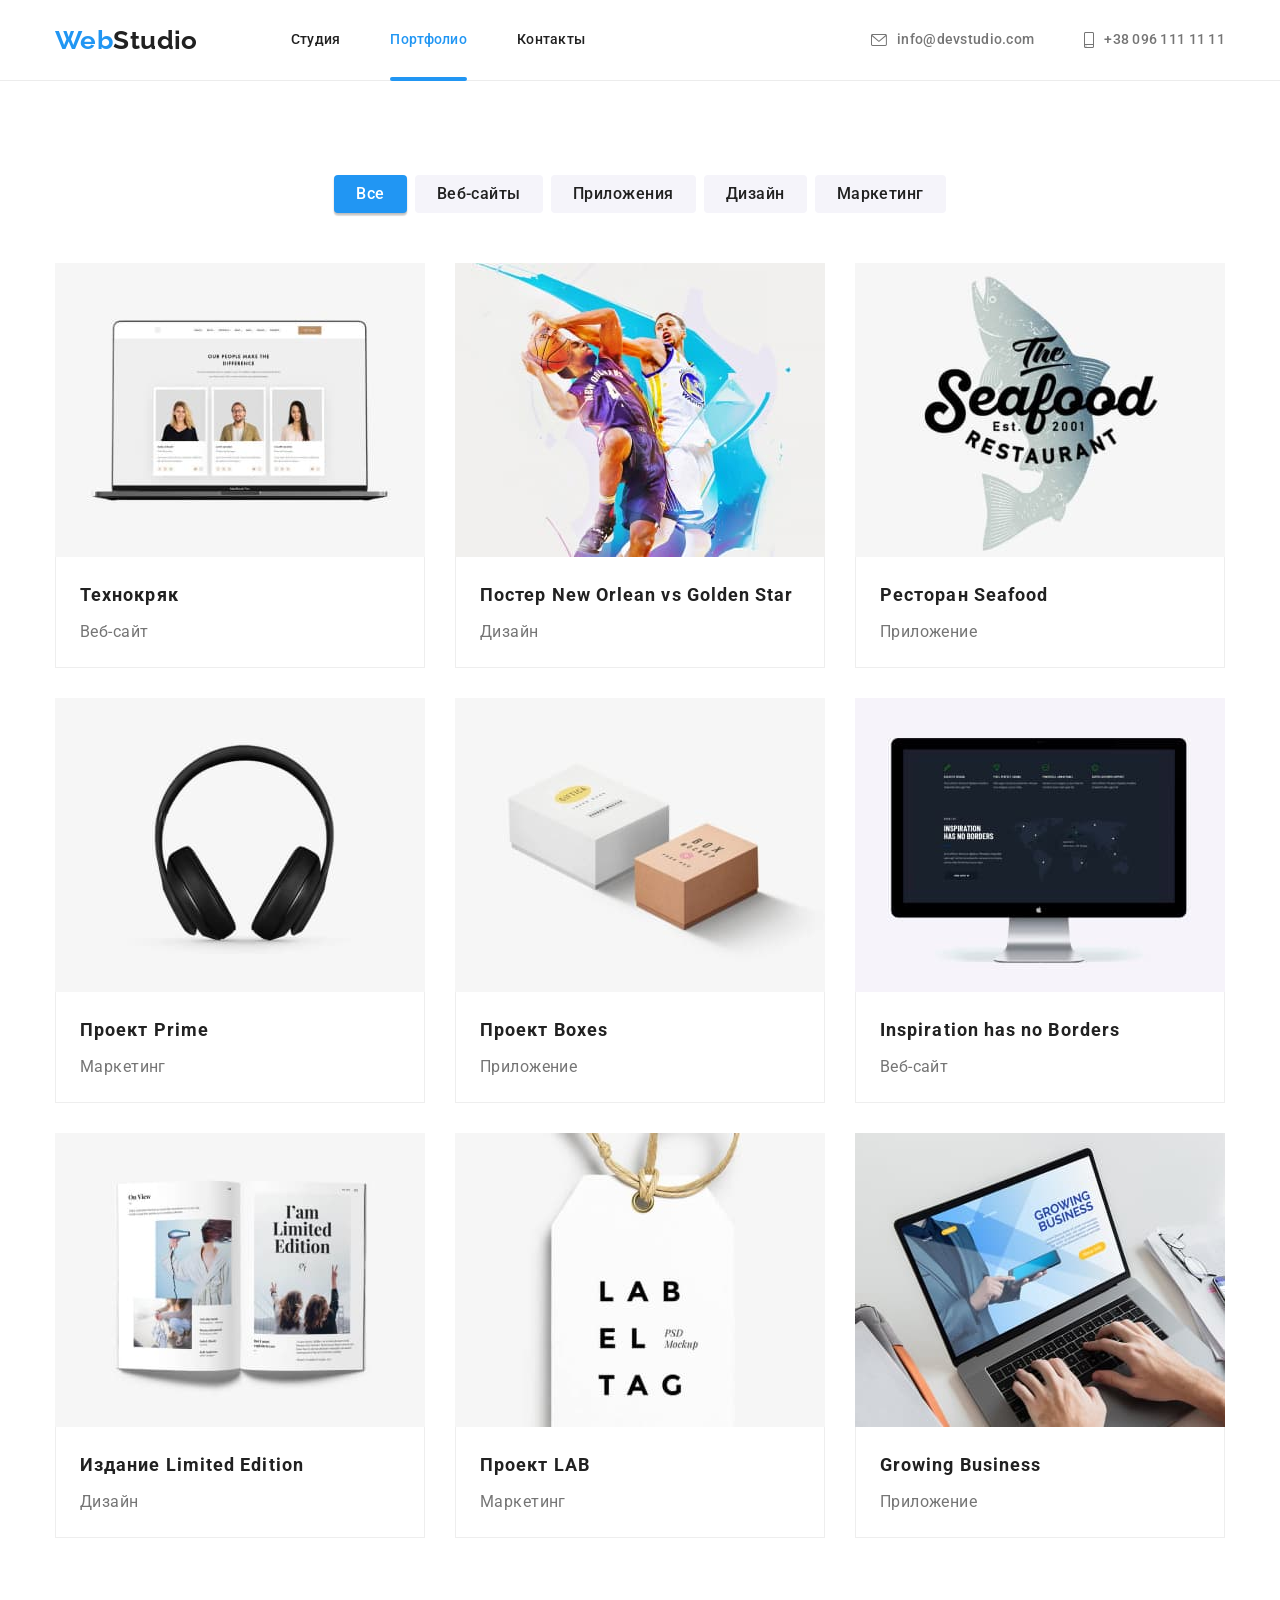
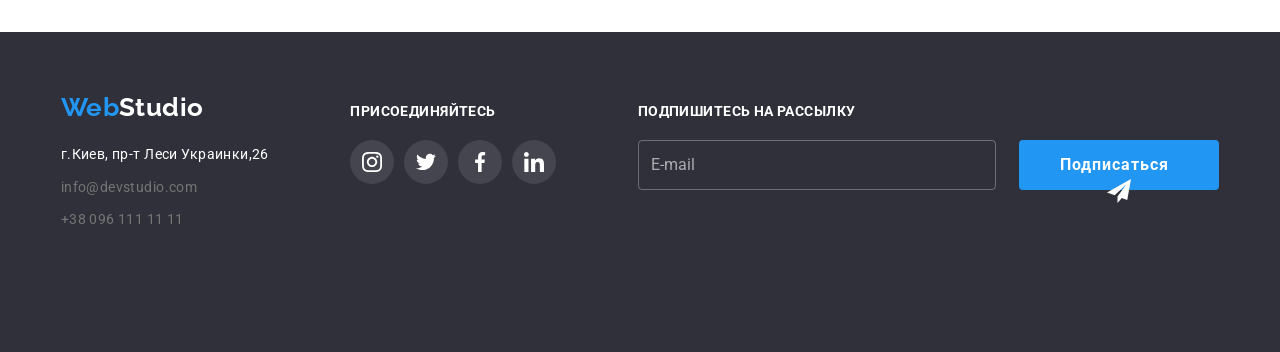
==== commit 7e8fd1d8: "final 3.0" ====
--- a/portfolio.html
+++ b/portfolio.html
@@ -33,7 +33,7 @@
     <ul class="list header__contacts">
 
       <li class="header__contact-item">
-      <a class="link  header__link" href="mailto:info@devstudio.com">
+      <a class="link header__contact-link" href="mailto:info@devstudio.com">
         <svg class="header__contack-icon" width="16" height="12">
           <use href="images/icons.svg#icon-envelope-hover"></use>
         </svg>info@devstudio.com
@@ -41,7 +41,7 @@
       </li>
 
       <li class="header__contact-item">
-        <a class="link  header__link" href="tel:+380961111111">
+        <a class="link  header__contact-link" href="tel:+380961111111">
           <svg class="header__contack-icon" width="10" height="16">
             <use href="images/icons.svg#icon-smartphone"></use>
           </svg>+38 096 111 11 11
@@ -67,16 +67,17 @@
       </svg>
     </button>
 
-    <div class="mobmenu_nav">
+    
       <ul class="list mobmenu__list">
-        <li class="mobmenu__list-item"><a class="link mobmenu__link current" href="index.html">Студия</a></li>
-        <li class="mobmenu__list-item"><a class="link  mobmenu__link" href="portfolio.html">Портфолио</a></li>
+        <li class="mobmenu__list-item"><a class="link mobmenu__link " href="index.html">Студия</a></li>
+        <li class="mobmenu__list-item"><a class="link  mobmenu__link current" href="portfolio.html">Портфолио</a></li>
         <li class="mobmenu__list-item"><a class="link  mobmenu__link" href="">Контакты</a></li>
       </ul>
+    
     </div>
-    </div>
+
     <div class="mobile__wrap">
-    <div class="mob__contacts">
+    
     <ul class="list mob__contacts-list">
 
       <li class="mob__contacts-item">
@@ -92,28 +93,28 @@
         
       </li>
     </ul>
-    </div>
-
-    <div class="mob__social">
+  
+
+    
       <ul class="list mob__social-list">
         <li class="mob__social-item">
-          <a class="link mob__social-link" href="">Instagram</a>
+          <a class="link mob__social-link" href="" target="_blank" rel="noreferrer noopener">Instagram</a>
           
         </li>
         <li class="mob__social-item">
-          <a class="link mob__social-link" href="">Twitter</a>
+          <a class="link mob__social-link" href="" target="_blank" rel="noreferrer noopener">Twitter</a>
           
         </li>
         <li class="mob__social-item">
-          <a class="link mob__social-link" href="">Facebook</a>
+          <a class="link mob__social-link" href="" target="_blank" rel="noreferrer noopener">Facebook</a>
           
         </li>
         <li class="mob__social-item">
-          <a class="link mob__social-link" href="">LinkedIn</a>
+          <a class="link mob__social-link" href="" target="_blank" rel="noreferrer noopener">LinkedIn</a>
         </li>
       </ul>
       
-        </div>
+        
       </div>
     </div>
   </div>
@@ -151,7 +152,7 @@
         
                       <img src="images/portfolio/portfolio-1.jpg" alt="Веб-сайт"/>
                     </picture>
-                <!-- <img src="./images/portfolio/img1.jpg" width="370" height="294"  alt="Веб-сайт"> -->
+                
 
                 <p class="example-item-txt">Технокряк это современная площадка распространения коронавируса. Компании используют эту платформу для цифрового шпионажа и атак на защищённые сервера конкурентов.</p>
                 </div>
--- a/css/main.min.css
+++ b/css/main.min.css
@@ -1,2 +1,2 @@
-:root{--first-color:  #212121;--second-color: #757575;--third-color:  #ffffff;--accent-color: #2196F3;--btn-hover-color: #188CE8;--bkground-color-one: #2F303A;--bkground-color-two: #F5F4FA;--header-line-color: #ECECEC;--work-name-bg:  rgba(47, 48, 58, 0.8);--icons-color: #AFB1B8;--footer-icon-bg: rgba(255, 255, 255, 0.1);--box-shadow: 0px 1px 3px rgba(0, 0, 0, 0.12), 0px 1px 1px rgba(0, 0, 0, 0.14), 0px 2px 1px rgba(0, 0, 0, 0.2);--border-line-color: #EEEEEE;--hover-button: 0px 3px 1px rgba(0, 0, 0, 0.1), 0px 1px 2px rgba(0, 0, 0, 0.08), 0px 2px 2px rgba(0, 0, 0, 0.12);--portfolio-item-shadow: 0px 1px 1px rgba(0, 0, 0, 0.12), 0px 4px 4px rgba(0, 0, 0, 0.06), 1px 4px 6px rgba(0, 0, 0, 0.16);--gradient-service: rgba(47, 48, 58, 0.4);--backdropp-color: rgba(0, 0, 0, 0.2);--transition-time: 250ms;--transition-function: cubic-bezier(0.4, 0, 0.2, 1)}p,h1,h2,h3,h4,h5,h6{margin:0}ul{margin:0;padding-left:0}img{display:block;width:100%;max-width:100%;height:auto}.list{list-style:none}body{font-family:'Roboto', sans-serif;font-size:14px;line-height:1.71;letter-spacing:0.03em;color:var(--second-color)}address{font-style:inherit}.link{text-decoration:none;color:inherit}.visually-hidden{position:absolute;width:1px;height:1px;margin:-1px;padding:0;overflow:hidden;border:0;clip:rect(0 0 0 0)}.is-hidden{opacity:0;pointer-events:none;visibility:hidden}.container{width:100%;padding-left:15px;padding-right:15px;margin:0 auto}@media screen and (min-width: 480px){.container{width:480px}}@media screen and (min-width: 768px){.container{width:768px}}@media screen and (min-width: 1200px){.container{width:1200px}}.section{padding-top:60px;padding-bottom:60px}@media screen and (min-width: 1200px){.section{padding-top:94px;padding-bottom:94px}}.service-btn{min-width:200px;max-height:50px;font-family:inherit;font-weight:700;font-size:16px;line-height:1.87;letter-spacing:0.06em;text-align:center;color:var(--third-color);background-color:var(--accent-color);cursor:pointer;padding:10px 32px;border:none;border-radius:4px;-webkit-transition:background-color var(--transition-time) var(--transition-function);transition:background-color var(--transition-time) var(--transition-function)}.service-btn:hover,.service-btn:focus{background-color:var(--btn-hover-color)}.main-title{font-weight:700;font-size:28px;line-height:1.17;text-align:center;color:var(--first-color);margin-bottom:30px}.social-list{display:-webkit-box;display:-ms-flexbox;display:flex;-webkit-box-pack:center;-ms-flex-pack:center;justify-content:center;-ms-flex-wrap:wrap;flex-wrap:wrap;margin-left:-10px;margin-top:-10px}.social-item{margin-top:10px;margin-left:10px}.social-item+.social-item{margin-left:10px}.social-link{width:44px;height:44px;display:-webkit-box;display:-ms-flexbox;display:flex;-webkit-box-pack:center;-ms-flex-pack:center;justify-content:center;-webkit-box-align:center;-ms-flex-align:center;align-items:center;border-radius:50%;color:var(--icons-color);-webkit-transition:background-color var(--transition-time) var(--transition-function),color var(--transition-time) var(--transition-function);transition:background-color var(--transition-time) var(--transition-function),color var(--transition-time) var(--transition-function)}.social-link:hover,.social-link:focus{background-color:var(--accent-color);color:var(--third-color)}.social-link-icon{fill:currentColor}.backdropp{width:100vw;height:100vh;position:fixed;top:0;background-color:var(--backdropp-color);-webkit-transition:opacity 500ms, visibility 500ms;transition:opacity 500ms, visibility 500ms}.backdropp.is-hidden .modal{-webkit-transform:translate(-50%, -50%) scale(0.1);transform:translate(-50%, -50%) scale(0.1)}.modal{width:450px;min-height:609px;background-color:var(--third-color);border-radius:4px;position:absolute;top:50%;left:50%;-webkit-transform:translate(-50%, -50%) scale(1);transform:translate(-50%, -50%) scale(1);-webkit-transition:-webkit-transform 500ms;transition:-webkit-transform 500ms;transition:transform 500ms;transition:transform 500ms, -webkit-transform 500ms;padding:40px}@media screen and (min-width: 1200px){.modal{width:528px;min-height:581px}}.modal-close{width:30px;height:30px;border-radius:50%;border:1px solid rgba(0,0,0,0.1);background-color:transparent;display:-webkit-box;display:-ms-flexbox;display:flex;-webkit-box-align:center;-ms-flex-align:center;align-items:center;-webkit-box-pack:center;-ms-flex-pack:center;justify-content:center;position:absolute;top:8px;right:8px;cursor:pointer;outline:none;-webkit-transition:fill var(--transition-time) var(--transition-function);transition:fill var(--transition-time) var(--transition-function)}.modal-close:hover,.modal-close:focus{fill:var(--accent-color)}.modal-title{font-weight:bold;font-size:20px;line-height:23px;text-align:center;color:var(--first-color);margin-bottom:12px}.form-field:not(:last-child){margin-bottom:10px}.form-input,.text-area{width:100%;height:40px;border:1px solid rgba(33,33,33,0.2);border-radius:4px;padding-left:40px;cursor:pointer;outline:none;-webkit-transition:border-color var(--transition-time) var(--transition-function);transition:border-color var(--transition-time) var(--transition-function)}.form-input:hover,.form-input:focus,.text-area:hover,.text-area:focus{border-color:var(--accent-color);color:var(--accent-color)}.form-input::-webkit-input-placeholder,.text-area::-webkit-input-placeholder{font-size:14px;line-height:1.14;letter-spacing:0.01em;color:rgba(117,117,117,0.5)}.form-input:-ms-input-placeholder,.text-area:-ms-input-placeholder{font-size:14px;line-height:1.14;letter-spacing:0.01em;color:rgba(117,117,117,0.5)}.form-input::-ms-input-placeholder,.text-area::-ms-input-placeholder{font-size:14px;line-height:1.14;letter-spacing:0.01em;color:rgba(117,117,117,0.5)}.form-input::placeholder,.text-area::placeholder{font-size:14px;line-height:1.14;letter-spacing:0.01em;color:rgba(117,117,117,0.5)}.form-input:focus+.form-icon{fill:var(--accent-color)}.input-txt{font-size:12px;line-height:1.16;letter-spacing:0.01em;color:var(--second-color)}.form-wrapper{margin-bottom:20px}.input-wrap{position:relative;color:var(--first-color);-webkit-transition:color var(--transition-time) var(--transition-function);transition:color var(--transition-time) var(--transition-function)}.input-wrap:hover{border-color:var(--accent-color);color:var(--accent-color)}.form-icon{position:absolute;left:12px;top:50%;-webkit-transform:translateY(-50%);transform:translateY(-50%);fill:currentColor;-webkit-transition:fill var(--transition-time) var(--transition-function);transition:fill var(--transition-time) var(--transition-function)}.text-area{height:120px;padding:12px 16px;resize:none}.policy{display:-webkit-box;display:-ms-flexbox;display:flex;-webkit-box-pack:center;-ms-flex-pack:center;justify-content:center;font-size:12px}@media screen and (min-width: 1200px){.policy{font-size:inherit}}.check-txt{display:-webkit-box;display:-ms-flexbox;display:flex;-webkit-box-align:center;-ms-flex-align:center;align-items:center;margin-bottom:30px}.policy-icon-wrap{width:16px;height:15px;border:2px solid var(--first-color);border-radius:2px;margin-right:8px;display:-webkit-box;display:-ms-flexbox;display:flex;-webkit-box-align:center;-ms-flex-align:center;align-items:center;-webkit-box-pack:center;-ms-flex-pack:center;justify-content:center;cursor:pointer;-webkit-transition:border var(--transition-time) var(--transition-function);transition:border var(--transition-time) var(--transition-function)}.policy-icon{fill:var(--third-color)}.policy-checkbox:hover+.check-txt .policy-icon-wrap,.policy-checkbox:focus+.check-txt .policy-icon-wrap{border:2px solid var(--accent-color)}.policy-checkbox:checked+.check-txt .policy-icon-wrap{border:none;background-color:var(--accent-color)}.policy-checkbox:checked .check-txt .policy-icon{fill:var(--third-color)}.policy-link{color:var(--accent-color);margin-left:2px}.modal-btn{display:-webkit-box;display:-ms-flexbox;display:flex;-webkit-box-pack:center;-ms-flex-pack:center;justify-content:center}.logo{font-family:'Raleway', sans-serif;font-weight:700;font-size:24px;line-height:1.16;color:var(--accent-color);display:-webkit-box;display:-ms-flexbox;display:flex}@media screen and (min-width: 1200px){.logo{font-size:26px;line-height:1.19}}.logo__header{color:var(--first-color)}.logo__footer{color:var(--third-color)}.header{border-bottom:1px solid var(--header-line-color)}@media screen and (max-width: 767px){.header__container{display:-webkit-box;display:-ms-flexbox;display:flex;padding:16px 15px 16px 15px;-webkit-box-align:center;-ms-flex-align:center;align-items:center}}@media screen and (min-width: 768px){.header__container{display:-webkit-box;display:-ms-flexbox;display:flex;-webkit-box-align:center;-ms-flex-align:center;align-items:center}}@media screen and (min-width: 768px){.header__nav-item:not(:last-child){margin-right:50px}}.header-logo{color:var(--first-color)}.header__nav{display:none}@media screen and (min-width: 768px) and (max-width: 1199px){.header__nav{display:-webkit-box;display:-ms-flexbox;display:flex;padding-top:32px;padding-bottom:32px;margin-left:88px;margin-right:84px}}@media screen and (min-width: 1200px){.header__nav{display:-webkit-box;display:-ms-flexbox;display:flex;margin-left:93px}}@media screen and (min-width: 768px){.header__nav-list{color:var(--first-color);display:-webkit-box;display:-ms-flexbox;display:flex}}.header__link{-webkit-transition:color var(--transition-time) var(--transition-function);transition:color var(--transition-time) var(--transition-function)}@media screen and (min-width: 768px){.header__link{font-size:12px;font-weight:500;line-height:1.14;letter-spacing:0.02em;display:block;display:-webkit-box;display:-ms-flexbox;display:flex;-webkit-box-align:center;-ms-flex-align:center;align-items:center;position:relative}}@media screen and (min-width: 1200px){.header__link{font-size:inherit;padding-top:32px;padding-bottom:32px}}.header__link:hover,.header__link:focus{color:var(--accent-color)}.header__contack-icon{fill:currentColor;margin-right:10px}@media screen and (min-width: 768px){.current{color:var(--accent-color)}.current::after{content:'';display:inline-block;width:100%;height:4px;background-color:var(--accent-color);position:absolute;bottom:-32px;left:0;border-radius:2px}}@media screen and (min-width: 1200px){.current::after{bottom:-1px}}.header__contacts{display:none}@media screen and (min-width: 768px) and (max-width: 1199px){.header__contacts{display:-webkit-box;display:-ms-flexbox;display:flex;-webkit-box-orient:vertical;-webkit-box-direction:normal;-ms-flex-direction:column;flex-direction:column}}@media screen and (min-width: 1200px){.header__contacts{display:-webkit-box;display:-ms-flexbox;display:flex;margin-left:auto}}@media screen and (min-width: 768px) and (max-width: 1199px){.header__contact-item:not(:last-child){margin-bottom:10px}}@media screen and (min-width: 1200px){.header__contact-item:not(:last-child){margin-right:50px}}@media screen and (min-width: 768px){.mobmenu{display:none}.menu-open-btn{display:none}}@media screen and (max-width: 767px){.mobmenu{position:fixed;background-color:white;top:0;left:0;width:100vw;height:100vh;z-index:1}.mob-container{padding:48px 0 48px 40px;position:relative;height:100%;display:-webkit-box;display:-ms-flexbox;display:flex;-webkit-box-orient:vertical;-webkit-box-direction:normal;-ms-flex-direction:column;flex-direction:column;-webkit-box-pack:justify;-ms-flex-pack:justify;justify-content:space-between}.mobmenu__list-item:not(:last-child){margin-bottom:35px}.mobmenu__link{font-family:Roboto;font-style:normal;font-size:40px;font-weight:500;line-height:1.17;letter-spacing:0.02em;color:var(--first-color);-webkit-transition:color var(--transition-time) var(--transition-function);transition:color var(--transition-time) var(--transition-function)}.mobmenu__link:hover,.mobmenu__link:focus{color:var(--accent-color)}.mob__contacts-list{margin-bottom:64px}.mob__contacts-item{margin-bottom:32px}.mob-tel{font-weight:500;font-size:34px;line-height:1.17;letter-spacing:0.02em;color:#2196F3}.mob-mail{font-weight:500;font-size:24px;line-height:1.16;letter-spacing:0.02em}.menu-open-btn{margin-left:auto}.mob__social-list{display:-webkit-box;display:-ms-flexbox;display:flex;margin-left:-10px}.mob__social-item:not(:last-child){border-right:1px solid rgba(33,33,33,0.2)}.mob__social-link{font-weight:500;font-size:18px;line-height:1.22;letter-spacing:0.02em;color:#2196F3;padding-left:10px;padding-right:10px}.menu-open-btn{background-color:transparent;display:-webkit-box;display:-ms-flexbox;display:flex;-webkit-box-align:center;-ms-flex-align:center;align-items:center;-webkit-box-pack:center;-ms-flex-pack:center;justify-content:center;border:none;cursor:pointer;outline:none;-webkit-transition:fill var(--transition-time) var(--transition-function);transition:fill var(--transition-time) var(--transition-function)}.menu-open-btn:hover,.menu-open-btn:focus{fill:var(--accent-color)}.menu-close-btn{position:absolute;top:10px;right:15px;width:40px;height:40px;background-color:transparent;display:-webkit-box;display:-ms-flexbox;display:flex;-webkit-box-align:center;-ms-flex-align:center;align-items:center;-webkit-box-pack:center;-ms-flex-pack:center;justify-content:center;border:none;cursor:pointer;outline:none;-webkit-transition:fill var(--transition-time) var(--transition-function);transition:fill var(--transition-time) var(--transition-function)}.menu-close-btn:hover,.menu-close-btn:focus{fill:var(--accent-color)}}@media screen and (max-width: 479px){.service{width:100%;height:100%;background-color:var(--bkground-color-one);background-image:-webkit-gradient(linear, left top, left bottom, from(var(--gradient-service)), to(var(--gradient-service))),url(../images/servicebg-mob-1x.jpg);background-image:linear-gradient(var(--gradient-service), var(--gradient-service)),url(../images/servicebg-mob-1x.jpg);background-repeat:no-repeat;background-size:cover;background-position:center;padding-top:118px;padding-bottom:118px}}@media screen and (max-width: 479px) and (min-device-pixel-ratio: 2), screen and (max-width: 479px) and (-webkit-min-device-pixel-ratio: 2), screen and (max-width: 479px) and (min-resolution: 192dpi), screen and (max-width: 479px) and (min-resolution: 2dppx){.service{background-image:-webkit-gradient(linear, left top, left bottom, from(var(--gradient-service)), to(var(--gradient-service))),url(../images/servicebg-mob-2x.jpg);background-image:linear-gradient(var(--gradient-service), var(--gradient-service)),url(../images/servicebg-mob-2x.jpg)}}@media screen and (min-width: 480px){.service{width:100%;height:100%;background-color:var(--bkground-color-one);background-image:-webkit-gradient(linear, left top, left bottom, from(var(--gradient-service)), to(var(--gradient-service))),url(../images/servicebg-mob-1x.jpg);background-image:linear-gradient(var(--gradient-service), var(--gradient-service)),url(../images/servicebg-mob-1x.jpg);background-repeat:no-repeat;background-size:cover;background-position:center;padding-top:118px;padding-bottom:118px}}@media screen and (min-width: 480px) and (min-device-pixel-ratio: 2), screen and (min-width: 480px) and (-webkit-min-device-pixel-ratio: 2), screen and (min-width: 480px) and (min-resolution: 192dpi), screen and (min-width: 480px) and (min-resolution: 2dppx){.service{background-image:-webkit-gradient(linear, left top, left bottom, from(var(--gradient-service)), to(var(--gradient-service))),url(../images/servicebg-mob-2x.jpg);background-image:linear-gradient(var(--gradient-service), var(--gradient-service)),url(../images/servicebg-mob-2x.jpg)}}@media screen and (min-width: 768px){.service{background-image:-webkit-gradient(linear, left top, left bottom, from(var(--gradient-service)), to(var(--gradient-service))),url(../images/servicebg-tab-1x.jpg);background-image:linear-gradient(var(--gradient-service), var(--gradient-service)),url(../images/servicebg-tab-1x.jpg);background-size:cover}}@media screen and (min-width: 768px) and (min-device-pixel-ratio: 2), screen and (min-width: 768px) and (-webkit-min-device-pixel-ratio: 2), screen and (min-width: 768px) and (min-resolution: 192dpi), screen and (min-width: 768px) and (min-resolution: 2dppx){.service{background-image:-webkit-gradient(linear, left top, left bottom, from(var(--gradient-service)), to(var(--gradient-service))),url(../images/servicebg-tab-2x.jpg);background-image:linear-gradient(var(--gradient-service), var(--gradient-service)),url(../images/servicebg-tab-2x.jpg)}}@media screen and (min-width: 1200px){.service{background-image:-webkit-gradient(linear, left top, left bottom, from(var(--gradient-service)), to(var(--gradient-service))),url(../images/servicebg.jpg);background-image:linear-gradient(var(--gradient-service), var(--gradient-service)),url(../images/servicebg.jpg);padding-top:200px;padding-bottom:200px;background-size:cover, 1600px auto}}@media screen and (min-width: 1200px) and (min-device-pixel-ratio: 2), screen and (min-width: 1200px) and (-webkit-min-device-pixel-ratio: 2), screen and (min-width: 1200px) and (min-resolution: 192dpi), screen and (min-width: 1200px) and (min-resolution: 2dppx){.service{background-image:-webkit-gradient(linear, left top, left bottom, from(var(--gradient-service)), to(var(--gradient-service))),url(../images/servicebg-2x.jpg);background-image:linear-gradient(var(--gradient-service), var(--gradient-service)),url(../images/servicebg-2x.jpg);padding-top:200px;padding-bottom:200px}}.service__items{display:-webkit-box;display:-ms-flexbox;display:flex;-webkit-box-orient:vertical;-webkit-box-direction:normal;-ms-flex-direction:column;flex-direction:column;-webkit-box-align:center;-ms-flex-align:center;align-items:center}.service-title{font-style:normal;font-weight:900;font-size:26px;line-height:1.62;text-align:center;letter-spacing:0.06em;text-transform:uppercase;color:var(--third-color);max-width:360px;margin-bottom:30px}@media screen and (min-width: 1200px){.service-title{font-size:44px;line-height:1.36;max-width:696px}}@media screen and (min-width: 768px){.advantage__list{display:-webkit-box;display:-ms-flexbox;display:flex;-ms-flex-wrap:wrap;flex-wrap:wrap;margin-left:-30px;margin-top:-30px}}@media screen and (min-width: 1200px){.advantage__list{display:-webkit-box;display:-ms-flexbox;display:flex;-ms-flex-wrap:wrap;flex-wrap:wrap;margin-left:-30px;margin-top:-30px}}@media screen and (min-width: 768px){.advantage__item{-ms-flex-preferred-size:calc(100%/2 - 30px);flex-basis:calc(100%/2 - 30px);margin-left:30px;margin-top:30px}}@media screen and (min-width: 1200px){.advantage__item{-ms-flex-preferred-size:calc(100%/4 - 30px);flex-basis:calc(100%/4 - 30px);margin-left:30px;margin-top:30px}}.advantage__item-icon{height:120px;background-color:var(--bkground-color-two);border-radius:4px;margin-bottom:30px;display:-webkit-box;display:-ms-flexbox;display:flex;-webkit-box-align:center;-ms-flex-align:center;align-items:center;-webkit-box-pack:center;-ms-flex-pack:center;justify-content:center}.advantage__item-title{font-size:14px;line-height:1.14;text-transform:uppercase;color:var(--first-color);margin-bottom:10px}@media screen and (max-width: 767px){.advantage__item-title{text-align:center}}.work{display:none}@media screen and (min-width: 1200px){.work{display:-webkit-box;display:-ms-flexbox;display:flex;padding-bottom:94px}}@media screen and (min-width: 1200px){.work-list{display:-webkit-box;display:-ms-flexbox;display:flex;-ms-flex-wrap:wrap;flex-wrap:wrap;margin-left:-30px;margin-top:-30px}}@media screen and (min-width: 1200px){.work-item{margin-left:30px;margin-top:30px;-ms-flex-preferred-size:calc(100%/3 - 30px);flex-basis:calc(100%/3 - 30px);position:relative}}@media screen and (min-width: 1200px){.work-name{background-color:var(--work-name-bg);position:absolute;width:100%;padding:27px;bottom:0;display:-webkit-box;display:-ms-flexbox;display:flex;-webkit-box-pack:center;-ms-flex-pack:center;justify-content:center;-webkit-box-align:center;-ms-flex-align:center;align-items:center}}@media screen and (min-width: 1200px){.work-name-txt{font-weight:bold;text-transform:uppercase;color:var(--third-color)}}.filters-list{display:-webkit-box;display:-ms-flexbox;display:flex;-ms-flex-wrap:wrap;flex-wrap:wrap;-webkit-box-pack:start;-ms-flex-pack:start;justify-content:flex-start;margin-bottom:40px}@media screen and (min-width: 768px){.filters-list{-webkit-box-pack:center;-ms-flex-pack:center;justify-content:center;margin-bottom:30px}}@media screen and (min-width: 1200px){.filters-list{margin-bottom:50px}}.filters-item:not(:last-child){margin-bottom:15px;margin-right:8px}.filters-btn{font-family:inherit;font-weight:500;font-size:16px;line-height:1.62;text-align:center;letter-spacing:0.03em;color:var(--first-color);background-color:var(--bkground-color-two);cursor:pointer;border-radius:4px;border:none;padding-left:22px;padding-right:22px;min-height:38px;-webkit-transition:background-color var(--transition-time) var(--transition-function),color var(--transition-time) var(--transition-function),-webkit-box-shadow var(--transition-time) var(--transition-function);transition:background-color var(--transition-time) var(--transition-function),color var(--transition-time) var(--transition-function),-webkit-box-shadow var(--transition-time) var(--transition-function);transition:background-color var(--transition-time) var(--transition-function),color var(--transition-time) var(--transition-function),box-shadow var(--transition-time) var(--transition-function);transition:background-color var(--transition-time) var(--transition-function),color var(--transition-time) var(--transition-function),box-shadow var(--transition-time) var(--transition-function),-webkit-box-shadow var(--transition-time) var(--transition-function)}.filters-btn:hover,.filters-btn:focus{color:var(--third-color);background-color:var(--accent-color);-webkit-box-shadow:var(--hover-button);box-shadow:var(--hover-button)}.current-filter{color:var(--third-color);background-color:var(--accent-color);-webkit-box-shadow:var(--hover-button);box-shadow:var(--hover-button)}.team{background-color:var(--bkground-color-two);padding-top:60px;padding-bottom:60px}.team-list{margin-bottom:-30px}@media screen and (min-width: 768px){.team-list{display:-webkit-box;display:-ms-flexbox;display:flex;-ms-flex-wrap:wrap;flex-wrap:wrap;margin-left:-30px;margin-top:-30px}}@media screen and (min-width: 1200px){.team-list{display:-webkit-box;display:-ms-flexbox;display:flex;-ms-flex-wrap:wrap;flex-wrap:wrap;margin-left:-30px;margin-top:-30px}}.team-item{background-color:var(--third-color);border-bottom-left-radius:4px;border-bottom-right-radius:4px;-webkit-box-shadow:var(--box-shadow);box-shadow:var(--box-shadow);padding-bottom:30px;margin-bottom:30px}@media screen and (min-width: 768px){.team-item{-ms-flex-preferred-size:calc(100%/2 - 30px);flex-basis:calc(100%/2 - 30px);margin-left:30px;margin-top:30px}}@media screen and (min-width: 1200px){.team-item{-ms-flex-preferred-size:calc(100%/4 - 30px);flex-basis:calc(100%/4 - 30px);margin-left:30px;margin-top:30px}}.team-name,.team-position{font-size:16px;line-height:1.18;text-align:center}.team-name{font-weight:500;color:var(--first-color);margin-top:30px;margin-bottom:10px}.team-position{margin-bottom:16px}.clients{padding-top:60px}@media screen and (min-width: 1200px){.clients{padding-top:94px}}.clients-list{-webkit-box-align:center;-ms-flex-align:center;align-items:center;-webkit-box-pack:center;-ms-flex-pack:center;justify-content:center}.clients-item{-ms-flex-preferred-size:calc(100%/2 - 30px);flex-basis:calc(100%/2 - 30px)}@media screen and (min-width: 768px){.clients-item{-ms-flex-preferred-size:calc(100%/3 - 30px);flex-basis:calc(100%/3 - 30px);margin-left:30px;margin-top:30px}}@media screen and (min-width: 1200px){.clients-item{-ms-flex-preferred-size:calc(100%/6 - 30px);flex-basis:calc(100%/6 - 30px);margin-left:30px;margin-top:30px}}.clients-link{height:92px;border:1px solid var(--icons-color);border-radius:4px;display:-webkit-box;display:-ms-flexbox;display:flex;-webkit-box-align:center;-ms-flex-align:center;align-items:center;-webkit-box-pack:center;-ms-flex-pack:center;justify-content:center;color:var(--icons-color);-webkit-transition:border-color var(--transition-time) var(--transition-function),color var(--transition-time) var(--transition-function);transition:border-color var(--transition-time) var(--transition-function),color var(--transition-time) var(--transition-function)}.clients-link-icon{fill:currentColor}.clients-link-icon:hover,.clients-link-icon:focus{border-color:var(--accent-color);color:var(--accent-color)}.footer{background-color:var(--bkground-color-one);padding-top:60px;padding-bottom:60px}.footer-info{-webkit-transition:color var(--transition-time) var(--transition-function);transition:color var(--transition-time) var(--transition-function)}.footer-info:hover,.footer-info:focus{color:var(--third-color)}.footer-address{color:var(--third-color)}.footer-logo-margin{margin-bottom:20px}.footer-wrap-item{display:-webkit-box;display:-ms-flexbox;display:flex;-webkit-box-orient:vertical;-webkit-box-direction:normal;-ms-flex-direction:column;flex-direction:column}@media screen and (max-width: 767px){.footer-wrap-item{width:100%}}@media screen and (max-width: 1199px){.footer-wrap-item{-ms-flex-preferred-size:calc(100%/2);flex-basis:calc(100%/2);text-align:center;-webkit-box-align:center;-ms-flex-align:center;align-items:center;padding-bottom:60px}}@media screen and (min-width: 1200px){.footer-wrap-item:not(:last-child){margin-right:70px}}.footer-item:not(:last-child){margin-bottom:8px}@media screen and (min-width: 1200px){.footer-item:not(:last-child){margin-bottom:9px}}@media screen and (min-width: 1200px){.footer-wrap-item:last-child{margin-left:auto}}.footer-wrap{display:-webkit-box;display:-ms-flexbox;display:flex}@media screen and (max-width: 767px){.footer-wrap{-webkit-box-orient:vertical;-webkit-box-direction:normal;-ms-flex-direction:column;flex-direction:column;-webkit-box-align:center;-ms-flex-align:center;align-items:center;-webkit-box-pack:center;-ms-flex-pack:center;justify-content:center}}@media screen and (min-width: 768px){.footer-wrap{-ms-flex-wrap:wrap;flex-wrap:wrap;-ms-flex-pack:distribute;justify-content:space-around;-webkit-box-align:baseline;-ms-flex-align:baseline;align-items:baseline}}@media screen and (min-width: 1200px){.footer-wrap{-ms-flex-wrap:wrap;flex-wrap:wrap;-webkit-box-align:baseline;-ms-flex-align:baseline;align-items:baseline}}.footer-txt{font-size:14px;line-height:1.14;font-weight:bold;text-transform:uppercase;margin-bottom:20px;color:var(--third-color)}.footer-label{display:-webkit-box;display:-ms-flexbox;display:flex;-webkit-box-orient:vertical;-webkit-box-direction:normal;-ms-flex-direction:column;flex-direction:column;width:100%}.footer-link{background-color:var(--footer-icon-bg);color:var(--third-color);-webkit-transition:background-color var(--transition-time) var(--transition-function),color var(--transition-time) var(--transition-function);transition:background-color var(--transition-time) var(--transition-function),color var(--transition-time) var(--transition-function)}.footer-form{display:-webkit-box;display:-ms-flexbox;display:flex}@media screen and (max-width: 1199px){.footer-form{text-align:center;-webkit-box-orient:vertical;-webkit-box-direction:normal;-ms-flex-direction:column;flex-direction:column;-webkit-box-align:center;-ms-flex-align:center;align-items:center;width:100%}}@media screen and (min-width: 1200px){.footer-form{-webkit-box-align:end;-ms-flex-align:end;align-items:flex-end}}.footer-input{max-width:450px;width:100%;height:50px;-webkit-box-sizing:border-box;box-sizing:border-box;background-color:transparent;border:1px solid rgba(255,255,255,0.3);border-radius:4px;outline:none;padding-left:12px;font-size:16px;line-height:1.25;color:rgba(255,255,255,0.6);cursor:pointer;-webkit-transition:border-color var(--transition-time) var(--transition-function);transition:border-color var(--transition-time) var(--transition-function)}@media screen and (min-width: 768px){.footer-input{width:450px;margin-right:12px}}@media screen and (min-width: 1200px){.footer-input{width:358px;margin-right:12px}}.footer-input:hover,.footer-input:focus{border-color:var(--third-color)}.footer-input::-webkit-input-placeholder{font-size:16px;line-height:1.25;color:rgba(255,255,255,0.6)}.footer-input:-ms-input-placeholder{font-size:16px;line-height:1.25;color:rgba(255,255,255,0.6)}.footer-input::-ms-input-placeholder{font-size:16px;line-height:1.25;color:rgba(255,255,255,0.6)}.footer-input::placeholder{font-size:16px;line-height:1.25;color:rgba(255,255,255,0.6)}.footer-btn{display:-webkit-box;display:-ms-flexbox;display:flex;-webkit-box-align:center;-ms-flex-align:center;align-items:center}@media screen and (max-width: 1199px){.footer-btn{margin-top:20px}}.footer-btn-txt{margin-right:10px}.example-list{padding:0;margin:0;list-style:none}@media screen and (min-width: 768px){.example-list{display:-webkit-box;display:-ms-flexbox;display:flex;-ms-flex-wrap:wrap;flex-wrap:wrap;margin-left:-30px;margin-top:-30px}}@media screen and (min-width: 768px){.example-item{margin-left:30px;margin-top:30px;-ms-flex-preferred-size:calc(100%/2 - 30px);flex-basis:calc(100%/2 - 30px)}}@media screen and (min-width: 1200px){.example-item{-ms-flex-preferred-size:calc(100%/3 - 30px);flex-basis:calc(100%/3 - 30px)}}@media screen and (max-width: 767px){.example-item:not(:last-child){margin-bottom:30px}}.example-link{display:-webkit-box;display:-ms-flexbox;display:flex;-webkit-box-orient:vertical;-webkit-box-direction:normal;-ms-flex-direction:column;flex-direction:column;height:100%;-webkit-transition:-webkit-box-shadow var(--transition-time) var(--transition-function);transition:-webkit-box-shadow var(--transition-time) var(--transition-function);transition:box-shadow var(--transition-time) var(--transition-function);transition:box-shadow var(--transition-time) var(--transition-function), -webkit-box-shadow var(--transition-time) var(--transition-function)}.example-link:hover,.example-link:focus{-webkit-box-shadow:var(--portfolio-item-shadow);box-shadow:var(--portfolio-item-shadow)}.example-link:hover .example-item-txt,.example-link:focus .example-item-txt{opacity:1;-webkit-transform:translateY(0);transform:translateY(0)}.example-item-wrap{position:relative;overflow:hidden}.example-item-txt{position:absolute;top:0;left:0;opacity:0;background-color:rgba(33,150,243,0.9);color:var(--third-color);font-size:18px;line-height:28px;padding:63px 24px;height:100%;-webkit-transform:translateY(100%);transform:translateY(100%);-webkit-transition:-webkit-transform 500ms var(--transition-function);transition:-webkit-transform 500ms var(--transition-function);transition:transform 500ms var(--transition-function);transition:transform 500ms var(--transition-function), -webkit-transform 500ms var(--transition-function)}.border{border-left:1px solid var(--border-line-color);border-right:1px solid var(--border-line-color);border-bottom:1px solid var(--border-line-color);padding:20px 24px;-webkit-box-flex:1;-ms-flex-positive:1;flex-grow:1}.example-name{font-weight:700;font-size:18px;line-height:2;letter-spacing:0.06em;color:var(--first-color);margin-bottom:4px}.example-type{font-size:16px;line-height:1.87}.clients-list{display:-webkit-box;display:-ms-flexbox;display:flex;-ms-flex-wrap:wrap;flex-wrap:wrap;margin-left:-30px;margin-top:-30px}.clients-item{margin-left:30px;margin-top:30px}
+:root{--first-color:  #212121;--second-color: #757575;--third-color:  #ffffff;--accent-color: #2196F3;--btn-hover-color: #188CE8;--bkground-color-one: #2F303A;--bkground-color-two: #F5F4FA;--header-line-color: #ECECEC;--work-name-bg:  rgba(47, 48, 58, 0.8);--icons-color: #AFB1B8;--footer-icon-bg: rgba(255, 255, 255, 0.1);--box-shadow: 0px 1px 3px rgba(0, 0, 0, 0.12), 0px 1px 1px rgba(0, 0, 0, 0.14), 0px 2px 1px rgba(0, 0, 0, 0.2);--border-line-color: #EEEEEE;--hover-button: 0px 3px 1px rgba(0, 0, 0, 0.1), 0px 1px 2px rgba(0, 0, 0, 0.08), 0px 2px 2px rgba(0, 0, 0, 0.12);--portfolio-item-shadow: 0px 1px 1px rgba(0, 0, 0, 0.12), 0px 4px 4px rgba(0, 0, 0, 0.06), 1px 4px 6px rgba(0, 0, 0, 0.16);--gradient-service: rgba(47, 48, 58, 0.4);--backdropp-color: rgba(0, 0, 0, 0.2);--transition-time: 250ms;--transition-function: cubic-bezier(0.4, 0, 0.2, 1)}p,h1,h2,h3,h4,h5,h6{margin:0}ul{margin:0;padding-left:0}img{display:block;width:100%;max-width:100%;height:auto}.list{list-style:none}body{font-family:'Roboto', sans-serif;font-size:14px;line-height:1.71;letter-spacing:0.03em;color:var(--second-color)}address{font-style:inherit}.link{text-decoration:none;color:inherit}.no-scroll{overflow:hidden}.visually-hidden{position:absolute;width:1px;height:1px;margin:-1px;padding:0;overflow:hidden;border:0;clip:rect(0 0 0 0)}.is-hidden{opacity:0;pointer-events:none;visibility:hidden}.container{width:100%;padding-left:15px;padding-right:15px;margin:0 auto}@media screen and (min-width: 480px){.container{width:480px}}@media screen and (min-width: 768px){.container{width:768px}}@media screen and (min-width: 1200px){.container{width:1200px}}.section{padding-top:60px;padding-bottom:60px}@media screen and (min-width: 1200px){.section{padding-top:94px;padding-bottom:94px}}.service-btn{min-width:200px;max-height:50px;font-family:inherit;font-weight:700;font-size:16px;line-height:1.87;letter-spacing:0.06em;text-align:center;color:var(--third-color);background-color:var(--accent-color);cursor:pointer;padding:10px 32px;border:none;border-radius:4px;-webkit-transition:background-color var(--transition-time) var(--transition-function);transition:background-color var(--transition-time) var(--transition-function)}.service-btn:hover,.service-btn:focus{background-color:var(--btn-hover-color)}.main-title{font-weight:700;font-size:28px;line-height:1.17;text-align:center;color:var(--first-color);margin-bottom:30px}.social-list{display:-webkit-box;display:-ms-flexbox;display:flex;-webkit-box-pack:center;-ms-flex-pack:center;justify-content:center;-ms-flex-wrap:wrap;flex-wrap:wrap;margin-left:-10px;margin-top:-10px}.social-item{margin-top:10px;margin-left:10px}.social-item+.social-item{margin-left:10px}.social-link{width:44px;height:44px;display:-webkit-box;display:-ms-flexbox;display:flex;-webkit-box-pack:center;-ms-flex-pack:center;justify-content:center;-webkit-box-align:center;-ms-flex-align:center;align-items:center;border-radius:50%;color:var(--icons-color);-webkit-transition:background-color var(--transition-time) var(--transition-function),color var(--transition-time) var(--transition-function);transition:background-color var(--transition-time) var(--transition-function),color var(--transition-time) var(--transition-function)}.social-link:hover,.social-link:focus{background-color:var(--accent-color);color:var(--third-color)}.social-link-icon{fill:currentColor}.backdropp{width:100vw;height:100vh;position:fixed;top:0;background-color:var(--backdropp-color);-webkit-transition:opacity 500ms, visibility 500ms;transition:opacity 500ms, visibility 500ms}.backdropp.is-hidden .modal{-webkit-transform:translate(-50%, -50%) scale(0.1);transform:translate(-50%, -50%) scale(0.1)}.modal{max-width:450px;width:100%;min-height:609px;background-color:var(--third-color);border-radius:4px;position:absolute;top:50%;left:50%;-webkit-transform:translate(-50%, -50%) scale(1);transform:translate(-50%, -50%) scale(1);-webkit-transition:-webkit-transform 500ms;transition:-webkit-transform 500ms;transition:transform 500ms;transition:transform 500ms, -webkit-transform 500ms;padding:40px}@media screen and (min-width: 1200px){.modal{width:528px;min-height:581px}}.modal-close{width:30px;height:30px;border-radius:50%;border:1px solid rgba(0,0,0,0.1);background-color:transparent;display:-webkit-box;display:-ms-flexbox;display:flex;-webkit-box-align:center;-ms-flex-align:center;align-items:center;-webkit-box-pack:center;-ms-flex-pack:center;justify-content:center;position:absolute;top:8px;right:8px;cursor:pointer;outline:none;-webkit-transition:fill var(--transition-time) var(--transition-function);transition:fill var(--transition-time) var(--transition-function)}.modal-close:hover,.modal-close:focus{fill:var(--accent-color)}.modal-title{font-weight:bold;font-size:20px;line-height:23px;text-align:center;color:var(--first-color);margin-bottom:12px}.form-field:not(:last-child){margin-bottom:10px}.form-input,.text-area{width:100%;height:40px;border:1px solid rgba(33,33,33,0.2);border-radius:4px;padding-left:40px;cursor:pointer;outline:none;-webkit-transition:border-color var(--transition-time) var(--transition-function);transition:border-color var(--transition-time) var(--transition-function)}.form-input:hover,.form-input:focus,.text-area:hover,.text-area:focus{border-color:var(--accent-color);color:var(--accent-color)}.form-input::-webkit-input-placeholder,.text-area::-webkit-input-placeholder{font-size:14px;line-height:1.14;letter-spacing:0.01em;color:rgba(117,117,117,0.5)}.form-input:-ms-input-placeholder,.text-area:-ms-input-placeholder{font-size:14px;line-height:1.14;letter-spacing:0.01em;color:rgba(117,117,117,0.5)}.form-input::-ms-input-placeholder,.text-area::-ms-input-placeholder{font-size:14px;line-height:1.14;letter-spacing:0.01em;color:rgba(117,117,117,0.5)}.form-input::placeholder,.text-area::placeholder{font-size:14px;line-height:1.14;letter-spacing:0.01em;color:rgba(117,117,117,0.5)}.form-input:focus+.form-icon{fill:var(--accent-color)}.input-txt{font-size:12px;line-height:1.16;letter-spacing:0.01em;color:var(--second-color)}.form-wrapper{margin-bottom:20px}.input-wrap{position:relative;color:var(--first-color);-webkit-transition:color var(--transition-time) var(--transition-function);transition:color var(--transition-time) var(--transition-function)}.input-wrap:hover{border-color:var(--accent-color);color:var(--accent-color)}.form-icon{position:absolute;left:12px;top:50%;-webkit-transform:translateY(-50%);transform:translateY(-50%);fill:currentColor;-webkit-transition:fill var(--transition-time) var(--transition-function);transition:fill var(--transition-time) var(--transition-function)}.text-area{height:120px;padding:12px 16px;resize:none}.policy{display:-webkit-box;display:-ms-flexbox;display:flex;-webkit-box-pack:center;-ms-flex-pack:center;justify-content:center;font-size:12px}@media screen and (min-width: 1200px){.policy{font-size:inherit}}.check-txt{display:-webkit-box;display:-ms-flexbox;display:flex;-webkit-box-align:center;-ms-flex-align:center;align-items:center;margin-bottom:30px}.policy-icon-wrap{width:16px;height:15px;border:2px solid var(--first-color);border-radius:2px;margin-right:8px;display:-webkit-box;display:-ms-flexbox;display:flex;-webkit-box-align:center;-ms-flex-align:center;align-items:center;-webkit-box-pack:center;-ms-flex-pack:center;justify-content:center;cursor:pointer;-webkit-transition:border var(--transition-time) var(--transition-function);transition:border var(--transition-time) var(--transition-function)}.policy-icon{fill:var(--third-color)}.policy-checkbox:hover+.check-txt .policy-icon-wrap,.policy-checkbox:focus+.check-txt .policy-icon-wrap{border:2px solid var(--accent-color)}.policy-checkbox:checked+.check-txt .policy-icon-wrap{border:none;background-color:var(--accent-color)}.policy-checkbox:checked .check-txt .policy-icon{fill:var(--third-color)}.policy-link{color:var(--accent-color);margin-left:2px}.modal-btn{display:-webkit-box;display:-ms-flexbox;display:flex;-webkit-box-pack:center;-ms-flex-pack:center;justify-content:center}.logo{font-family:'Raleway', sans-serif;font-weight:700;font-size:24px;line-height:1.16;color:var(--accent-color);display:-webkit-box;display:-ms-flexbox;display:flex}@media screen and (min-width: 1200px){.logo{font-size:26px;line-height:1.19}}.logo__header{color:var(--first-color)}.logo__footer{color:var(--third-color)}.header{border-bottom:1px solid var(--header-line-color)}@media screen and (max-width: 767px){.header__container{display:-webkit-box;display:-ms-flexbox;display:flex;padding:16px 15px 16px 15px;-webkit-box-align:center;-ms-flex-align:center;align-items:center}}@media screen and (min-width: 768px){.header__container{display:-webkit-box;display:-ms-flexbox;display:flex;-webkit-box-align:center;-ms-flex-align:center;align-items:center}}@media screen and (min-width: 768px){.header__nav-item:not(:last-child){margin-right:50px}}.header-logo{color:var(--first-color)}.header__nav{display:none}@media screen and (min-width: 768px) and (max-width: 1199px){.header__nav{display:-webkit-box;display:-ms-flexbox;display:flex;margin-left:88px}}@media screen and (min-width: 1200px){.header__nav{display:-webkit-box;display:-ms-flexbox;display:flex;margin-left:93px}}@media screen and (min-width: 768px){.header__nav-list{color:var(--first-color);display:-webkit-box;display:-ms-flexbox;display:flex}}.header__link{-webkit-transition:color var(--transition-time) var(--transition-function);transition:color var(--transition-time) var(--transition-function)}@media screen and (min-width: 768px){.header__link{font-size:12px;font-weight:500;line-height:1.14;letter-spacing:0.02em;display:block;display:-webkit-box;display:-ms-flexbox;display:flex;-webkit-box-align:center;-ms-flex-align:center;align-items:center;position:relative;padding-top:32px;padding-bottom:32px}}@media screen and (min-width: 1200px){.header__link{font-size:inherit;padding-top:32px;padding-bottom:32px}}.header__link:hover,.header__link:focus{color:var(--accent-color)}.header__contack-icon{fill:currentColor;margin-right:10px}@media screen and (max-width: 767px){.current{color:var(--accent-color)}}@media screen and (min-width: 768px){.current{color:var(--accent-color)}.current::after{content:'';display:inline-block;width:100%;height:4px;background-color:var(--accent-color);position:absolute;bottom:-1px;left:0;border-radius:2px}}.header__contacts{display:none}@media screen and (min-width: 768px) and (max-width: 1199px){.header__contacts{display:-webkit-box;display:-ms-flexbox;display:flex;-webkit-box-orient:vertical;-webkit-box-direction:normal;-ms-flex-direction:column;flex-direction:column;margin-left:auto}}@media screen and (min-width: 1200px){.header__contacts{display:-webkit-box;display:-ms-flexbox;display:flex;margin-left:auto}}.header__contact-link{display:-webkit-box;display:-ms-flexbox;display:flex;-webkit-box-align:center;-ms-flex-align:center;align-items:center;font-size:12px;font-weight:500;line-height:1.14;letter-spacing:0.02em;-webkit-transition:color var(--transition-time) var(--transition-function);transition:color var(--transition-time) var(--transition-function)}@media screen and (min-width: 1200px){.header__contact-link{font-size:14px}}.header__contact-link:hover,.header__contact-link:focus{color:var(--accent-color)}@media screen and (min-width: 768px) and (max-width: 1199px){.header__contact-item:not(:last-child){margin-bottom:10px}}@media screen and (min-width: 1200px){.header__contact-item:not(:last-child){margin-right:50px}}@media screen and (min-width: 768px){.mobmenu{display:none}.menu-open-btn{display:none}}@media screen and (max-width: 767px){.mobmenu{position:fixed;background-color:white;top:0;left:0;width:100vw;height:100vh;z-index:1}.mob-container{padding:48px 40px;position:relative;height:100%;display:-webkit-box;display:-ms-flexbox;display:flex;-webkit-box-orient:vertical;-webkit-box-direction:normal;-ms-flex-direction:column;flex-direction:column;-webkit-box-pack:justify;-ms-flex-pack:justify;justify-content:space-between}.mobmenu__list-item:not(:last-child){margin-bottom:35px}.mobmenu__link{font-family:Roboto;font-style:normal;font-size:40px;font-weight:500;line-height:1.17;letter-spacing:0.02em;color:var(--first-color);-webkit-transition:color var(--transition-time) var(--transition-function);transition:color var(--transition-time) var(--transition-function)}.mobmenu__link:hover,.mobmenu__link:focus,.mobmenu__link.current{color:var(--accent-color)}.mob__contacts-list{margin-bottom:64px}.mob__contacts-item{margin-bottom:32px}.mob-tel{font-weight:500;font-size:34px;line-height:1.17;letter-spacing:0.02em;color:#2196F3}.mob-mail{font-weight:500;font-size:24px;line-height:1.16;letter-spacing:0.02em}.menu-open-btn{margin-left:auto}.mob__social-list{display:-webkit-box;display:-ms-flexbox;display:flex;-ms-flex-wrap:wrap;flex-wrap:wrap;margin-left:-10px;margin-top:-10px}.mob__social-item{margin-left:10px;margin-top:10px}.mob__social-item:not(:last-child){border-right:1px solid rgba(33,33,33,0.2)}.mob__social-link{font-weight:500;font-size:18px;line-height:1.22;letter-spacing:0.02em;color:#2196F3;padding-left:10px;padding-right:10px}.menu-open-btn{background-color:transparent;display:-webkit-box;display:-ms-flexbox;display:flex;-webkit-box-align:center;-ms-flex-align:center;align-items:center;-webkit-box-pack:center;-ms-flex-pack:center;justify-content:center;border:none;cursor:pointer;outline:none;-webkit-transition:fill var(--transition-time) var(--transition-function);transition:fill var(--transition-time) var(--transition-function)}.menu-open-btn:hover,.menu-open-btn:focus{fill:var(--accent-color)}.menu-close-btn{position:absolute;top:10px;right:15px;width:40px;height:40px;background-color:transparent;display:-webkit-box;display:-ms-flexbox;display:flex;-webkit-box-align:center;-ms-flex-align:center;align-items:center;-webkit-box-pack:center;-ms-flex-pack:center;justify-content:center;border:none;cursor:pointer;outline:none;-webkit-transition:fill var(--transition-time) var(--transition-function);transition:fill var(--transition-time) var(--transition-function)}.menu-close-btn:hover,.menu-close-btn:focus{fill:var(--accent-color)}}@media screen and (max-width: 479px){.service{width:100%;height:100%;background-color:var(--bkground-color-one);background-image:-webkit-gradient(linear, left top, left bottom, from(var(--gradient-service)), to(var(--gradient-service))),url(../images/servicebg-mob-1x.jpg);background-image:linear-gradient(var(--gradient-service), var(--gradient-service)),url(../images/servicebg-mob-1x.jpg);background-repeat:no-repeat;background-size:cover;background-position:center;padding-top:118px;padding-bottom:118px}}@media screen and (max-width: 479px) and (min-device-pixel-ratio: 2), screen and (max-width: 479px) and (-webkit-min-device-pixel-ratio: 2), screen and (max-width: 479px) and (min-resolution: 192dpi), screen and (max-width: 479px) and (min-resolution: 2dppx){.service{background-image:-webkit-gradient(linear, left top, left bottom, from(var(--gradient-service)), to(var(--gradient-service))),url(../images/servicebg-mob-2x.jpg);background-image:linear-gradient(var(--gradient-service), var(--gradient-service)),url(../images/servicebg-mob-2x.jpg)}}@media screen and (min-width: 480px){.service{width:100%;height:100%;background-color:var(--bkground-color-one);background-image:-webkit-gradient(linear, left top, left bottom, from(var(--gradient-service)), to(var(--gradient-service))),url(../images/servicebg-mob-1x.jpg);background-image:linear-gradient(var(--gradient-service), var(--gradient-service)),url(../images/servicebg-mob-1x.jpg);background-repeat:no-repeat;background-size:cover;background-position:center;padding-top:118px;padding-bottom:118px}}@media screen and (min-width: 480px) and (min-device-pixel-ratio: 2), screen and (min-width: 480px) and (-webkit-min-device-pixel-ratio: 2), screen and (min-width: 480px) and (min-resolution: 192dpi), screen and (min-width: 480px) and (min-resolution: 2dppx){.service{background-image:-webkit-gradient(linear, left top, left bottom, from(var(--gradient-service)), to(var(--gradient-service))),url(../images/servicebg-mob-2x.jpg);background-image:linear-gradient(var(--gradient-service), var(--gradient-service)),url(../images/servicebg-mob-2x.jpg)}}@media screen and (min-width: 768px){.service{background-image:-webkit-gradient(linear, left top, left bottom, from(var(--gradient-service)), to(var(--gradient-service))),url(../images/servicebg-tab-1x.jpg);background-image:linear-gradient(var(--gradient-service), var(--gradient-service)),url(../images/servicebg-tab-1x.jpg);background-size:cover}}@media screen and (min-width: 768px) and (min-device-pixel-ratio: 2), screen and (min-width: 768px) and (-webkit-min-device-pixel-ratio: 2), screen and (min-width: 768px) and (min-resolution: 192dpi), screen and (min-width: 768px) and (min-resolution: 2dppx){.service{background-image:-webkit-gradient(linear, left top, left bottom, from(var(--gradient-service)), to(var(--gradient-service))),url(../images/servicebg-tab-2x.jpg);background-image:linear-gradient(var(--gradient-service), var(--gradient-service)),url(../images/servicebg-tab-2x.jpg)}}@media screen and (min-width: 1200px){.service{background-image:-webkit-gradient(linear, left top, left bottom, from(var(--gradient-service)), to(var(--gradient-service))),url(../images/servicebg.jpg);background-image:linear-gradient(var(--gradient-service), var(--gradient-service)),url(../images/servicebg.jpg);padding-top:200px;padding-bottom:200px;background-size:cover, 1600px auto}}@media screen and (min-width: 1200px) and (min-device-pixel-ratio: 2), screen and (min-width: 1200px) and (-webkit-min-device-pixel-ratio: 2), screen and (min-width: 1200px) and (min-resolution: 192dpi), screen and (min-width: 1200px) and (min-resolution: 2dppx){.service{background-image:-webkit-gradient(linear, left top, left bottom, from(var(--gradient-service)), to(var(--gradient-service))),url(../images/servicebg-2x.jpg);background-image:linear-gradient(var(--gradient-service), var(--gradient-service)),url(../images/servicebg-2x.jpg);padding-top:200px;padding-bottom:200px}}.service__items{display:-webkit-box;display:-ms-flexbox;display:flex;-webkit-box-orient:vertical;-webkit-box-direction:normal;-ms-flex-direction:column;flex-direction:column;-webkit-box-align:center;-ms-flex-align:center;align-items:center}.service-title{font-style:normal;font-weight:900;font-size:26px;line-height:1.62;text-align:center;letter-spacing:0.06em;text-transform:uppercase;color:var(--third-color);max-width:360px;margin-bottom:30px}@media screen and (min-width: 1200px){.service-title{font-size:44px;line-height:1.36;max-width:696px}}@media screen and (min-width: 768px){.advantage__list{display:-webkit-box;display:-ms-flexbox;display:flex;-ms-flex-wrap:wrap;flex-wrap:wrap;margin-left:-30px;margin-top:-30px}}@media screen and (min-width: 1200px){.advantage__list{display:-webkit-box;display:-ms-flexbox;display:flex;-ms-flex-wrap:wrap;flex-wrap:wrap;margin-left:-30px;margin-top:-30px}}@media screen and (min-width: 768px){.advantage__item{-ms-flex-preferred-size:calc(100%/2 - 30px);flex-basis:calc(100%/2 - 30px);margin-left:30px;margin-top:30px}}@media screen and (min-width: 1200px){.advantage__item{-ms-flex-preferred-size:calc(100%/4 - 30px);flex-basis:calc(100%/4 - 30px);margin-left:30px;margin-top:30px}}.advantage__item-icon{height:120px;background-color:var(--bkground-color-two);border-radius:4px;margin-bottom:30px;display:-webkit-box;display:-ms-flexbox;display:flex;-webkit-box-align:center;-ms-flex-align:center;align-items:center;-webkit-box-pack:center;-ms-flex-pack:center;justify-content:center}.advantage__item-title{font-size:14px;line-height:1.14;text-transform:uppercase;color:var(--first-color);margin-bottom:10px}@media screen and (max-width: 767px){.advantage__item-title{text-align:center}}.work{display:none}@media screen and (min-width: 1200px){.work{display:-webkit-box;display:-ms-flexbox;display:flex;padding-bottom:94px}}@media screen and (min-width: 1200px){.work-list{display:-webkit-box;display:-ms-flexbox;display:flex;-ms-flex-wrap:wrap;flex-wrap:wrap;margin-left:-30px;margin-top:-30px}}@media screen and (min-width: 1200px){.work-item{margin-left:30px;margin-top:30px;-ms-flex-preferred-size:calc(100%/3 - 30px);flex-basis:calc(100%/3 - 30px);position:relative}}@media screen and (min-width: 1200px){.work-name{background-color:var(--work-name-bg);position:absolute;width:100%;padding:27px;bottom:0;display:-webkit-box;display:-ms-flexbox;display:flex;-webkit-box-pack:center;-ms-flex-pack:center;justify-content:center;-webkit-box-align:center;-ms-flex-align:center;align-items:center}}@media screen and (min-width: 1200px){.work-name-txt{font-weight:bold;text-transform:uppercase;color:var(--third-color)}}.filters-list{display:-webkit-box;display:-ms-flexbox;display:flex;-ms-flex-wrap:wrap;flex-wrap:wrap;margin-top:-15px;margin-left:-8px;-webkit-box-pack:start;-ms-flex-pack:start;justify-content:flex-start;margin-bottom:40px}@media screen and (min-width: 768px){.filters-list{-webkit-box-pack:center;-ms-flex-pack:center;justify-content:center;margin-bottom:30px}}@media screen and (min-width: 1200px){.filters-list{margin-bottom:50px}}.filters-item{margin-top:15px;margin-left:8px}.filters-btn{font-family:inherit;font-weight:500;font-size:16px;line-height:1.62;text-align:center;letter-spacing:0.03em;color:var(--first-color);background-color:var(--bkground-color-two);cursor:pointer;border-radius:4px;border:none;padding-left:22px;padding-right:22px;min-height:38px;-webkit-transition:background-color var(--transition-time) var(--transition-function),color var(--transition-time) var(--transition-function),-webkit-box-shadow var(--transition-time) var(--transition-function);transition:background-color var(--transition-time) var(--transition-function),color var(--transition-time) var(--transition-function),-webkit-box-shadow var(--transition-time) var(--transition-function);transition:background-color var(--transition-time) var(--transition-function),color var(--transition-time) var(--transition-function),box-shadow var(--transition-time) var(--transition-function);transition:background-color var(--transition-time) var(--transition-function),color var(--transition-time) var(--transition-function),box-shadow var(--transition-time) var(--transition-function),-webkit-box-shadow var(--transition-time) var(--transition-function)}.filters-btn:hover,.filters-btn:focus{color:var(--third-color);background-color:var(--accent-color);-webkit-box-shadow:var(--hover-button);box-shadow:var(--hover-button)}.current-filter{color:var(--third-color);background-color:var(--accent-color);-webkit-box-shadow:var(--hover-button);box-shadow:var(--hover-button)}.team{background-color:var(--bkground-color-two);padding-top:60px;padding-bottom:60px}.team-list{margin-bottom:-30px}@media screen and (min-width: 768px){.team-list{display:-webkit-box;display:-ms-flexbox;display:flex;-ms-flex-wrap:wrap;flex-wrap:wrap;margin-left:-30px;margin-top:-30px}}@media screen and (min-width: 1200px){.team-list{display:-webkit-box;display:-ms-flexbox;display:flex;-ms-flex-wrap:wrap;flex-wrap:wrap;margin-left:-30px;margin-top:-30px}}.team-item{background-color:var(--third-color);border-bottom-left-radius:4px;border-bottom-right-radius:4px;-webkit-box-shadow:var(--box-shadow);box-shadow:var(--box-shadow);padding-bottom:30px;margin-bottom:30px}@media screen and (min-width: 768px){.team-item{-ms-flex-preferred-size:calc(100%/2 - 30px);flex-basis:calc(100%/2 - 30px);margin-left:30px;margin-top:30px}}@media screen and (min-width: 1200px){.team-item{-ms-flex-preferred-size:calc(100%/4 - 30px);flex-basis:calc(100%/4 - 30px);margin-left:30px;margin-top:30px}}.team-name,.team-position{font-size:16px;line-height:1.18;text-align:center}.team-name{font-weight:500;color:var(--first-color);margin-top:30px;margin-bottom:10px}.team-position{margin-bottom:16px}.clients{padding-top:60px}@media screen and (min-width: 1200px){.clients{padding-top:94px}}.clients-list{-webkit-box-align:center;-ms-flex-align:center;align-items:center;-webkit-box-pack:center;-ms-flex-pack:center;justify-content:center}.clients-item{-ms-flex-preferred-size:calc(100%/2 - 30px);flex-basis:calc(100%/2 - 30px)}@media screen and (min-width: 768px){.clients-item{-ms-flex-preferred-size:calc(100%/3 - 30px);flex-basis:calc(100%/3 - 30px);margin-left:30px;margin-top:30px}}@media screen and (min-width: 1200px){.clients-item{-ms-flex-preferred-size:calc(100%/6 - 30px);flex-basis:calc(100%/6 - 30px);margin-left:30px;margin-top:30px}}.clients-link{height:92px;border:1px solid var(--icons-color);border-radius:4px;display:-webkit-box;display:-ms-flexbox;display:flex;-webkit-box-align:center;-ms-flex-align:center;align-items:center;-webkit-box-pack:center;-ms-flex-pack:center;justify-content:center;color:var(--icons-color);-webkit-transition:border-color var(--transition-time) var(--transition-function),color var(--transition-time) var(--transition-function);transition:border-color var(--transition-time) var(--transition-function),color var(--transition-time) var(--transition-function)}.clients-link-icon{fill:currentColor}.clients-link-icon:hover,.clients-link-icon:focus{border-color:var(--accent-color);color:var(--accent-color)}.footer{background-color:var(--bkground-color-one);padding-top:60px;padding-bottom:60px}.footer-info{-webkit-transition:color var(--transition-time) var(--transition-function);transition:color var(--transition-time) var(--transition-function)}.footer-info:hover,.footer-info:focus{color:var(--third-color)}.footer-address{color:var(--third-color)}.footer-logo-margin{margin-bottom:20px}.footer-wrap-item{display:-webkit-box;display:-ms-flexbox;display:flex;-webkit-box-orient:vertical;-webkit-box-direction:normal;-ms-flex-direction:column;flex-direction:column}@media screen and (max-width: 767px){.footer-wrap-item{width:100%}}@media screen and (max-width: 1199px){.footer-wrap-item{-ms-flex-preferred-size:calc(100%/2);flex-basis:calc(100%/2);text-align:center;-webkit-box-align:center;-ms-flex-align:center;align-items:center}}.footer-wrap-item:not(:last-child){margin-bottom:60px}@media screen and (min-width: 1200px){.footer-wrap-item:not(:last-child){margin-right:70px}}.footer-item:not(:last-child){margin-bottom:8px}@media screen and (min-width: 1200px){.footer-item:not(:last-child){margin-bottom:9px}}@media screen and (min-width: 1200px){.footer-wrap-item:last-child{margin-left:auto}}.footer-wrap{display:-webkit-box;display:-ms-flexbox;display:flex}@media screen and (max-width: 767px){.footer-wrap{-webkit-box-orient:vertical;-webkit-box-direction:normal;-ms-flex-direction:column;flex-direction:column;-webkit-box-align:center;-ms-flex-align:center;align-items:center;-webkit-box-pack:center;-ms-flex-pack:center;justify-content:center}}@media screen and (min-width: 768px){.footer-wrap{-ms-flex-wrap:wrap;flex-wrap:wrap;-ms-flex-pack:distribute;justify-content:space-around;-webkit-box-align:baseline;-ms-flex-align:baseline;align-items:baseline}}@media screen and (min-width: 1200px){.footer-wrap{-ms-flex-wrap:wrap;flex-wrap:wrap;-webkit-box-align:baseline;-ms-flex-align:baseline;align-items:baseline}}.footer-txt{font-size:14px;line-height:1.14;font-weight:bold;text-transform:uppercase;margin-bottom:20px;color:var(--third-color)}.footer-label{display:-webkit-box;display:-ms-flexbox;display:flex;-webkit-box-orient:vertical;-webkit-box-direction:normal;-ms-flex-direction:column;flex-direction:column;width:100%}@media screen and (max-width: 1199px){.footer-label{margin-bottom:20px}}.footer-link{background-color:var(--footer-icon-bg);color:var(--third-color);-webkit-transition:background-color var(--transition-time) var(--transition-function),color var(--transition-time) var(--transition-function);transition:background-color var(--transition-time) var(--transition-function),color var(--transition-time) var(--transition-function)}.footer-form{display:-webkit-box;display:-ms-flexbox;display:flex}@media screen and (max-width: 1199px){.footer-form{text-align:center;-webkit-box-orient:vertical;-webkit-box-direction:normal;-ms-flex-direction:column;flex-direction:column;-webkit-box-align:center;-ms-flex-align:center;align-items:center;width:100%}}@media screen and (min-width: 1200px){.footer-form{-webkit-box-align:end;-ms-flex-align:end;align-items:flex-end}}.footer-input{max-width:450px;width:100%;height:50px;-webkit-box-sizing:border-box;box-sizing:border-box;background-color:transparent;border:1px solid rgba(255,255,255,0.3);border-radius:4px;outline:none;padding-left:12px;font-size:16px;line-height:1.25;color:rgba(255,255,255,0.6);cursor:pointer;-webkit-transition:border-color var(--transition-time) var(--transition-function);transition:border-color var(--transition-time) var(--transition-function)}@media screen and (min-width: 768px){.footer-input{width:450px;margin-right:12px}}@media screen and (min-width: 1200px){.footer-input{width:358px;margin-right:12px}}.footer-input:hover,.footer-input:focus{border-color:var(--third-color)}.footer-input::-webkit-input-placeholder{font-size:16px;line-height:1.25;color:rgba(255,255,255,0.6)}.footer-input:-ms-input-placeholder{font-size:16px;line-height:1.25;color:rgba(255,255,255,0.6)}.footer-input::-ms-input-placeholder{font-size:16px;line-height:1.25;color:rgba(255,255,255,0.6)}.footer-input::placeholder{font-size:16px;line-height:1.25;color:rgba(255,255,255,0.6)}.footer-btn-txt{margin-right:10px}.example-list{padding:0;margin:0;list-style:none}@media screen and (min-width: 768px){.example-list{display:-webkit-box;display:-ms-flexbox;display:flex;-ms-flex-wrap:wrap;flex-wrap:wrap;margin-left:-30px;margin-top:-30px}}@media screen and (min-width: 768px){.example-item{margin-left:30px;margin-top:30px;-ms-flex-preferred-size:calc(100%/2 - 30px);flex-basis:calc(100%/2 - 30px)}}@media screen and (min-width: 1200px){.example-item{-ms-flex-preferred-size:calc(100%/3 - 30px);flex-basis:calc(100%/3 - 30px)}}@media screen and (max-width: 767px){.example-item:not(:last-child){margin-bottom:30px}}.example-link{display:-webkit-box;display:-ms-flexbox;display:flex;-webkit-box-orient:vertical;-webkit-box-direction:normal;-ms-flex-direction:column;flex-direction:column;height:100%;-webkit-transition:-webkit-box-shadow var(--transition-time) var(--transition-function);transition:-webkit-box-shadow var(--transition-time) var(--transition-function);transition:box-shadow var(--transition-time) var(--transition-function);transition:box-shadow var(--transition-time) var(--transition-function), -webkit-box-shadow var(--transition-time) var(--transition-function)}.example-link:hover,.example-link:focus{-webkit-box-shadow:var(--portfolio-item-shadow);box-shadow:var(--portfolio-item-shadow)}.example-link:hover .example-item-txt,.example-link:focus .example-item-txt{opacity:1;-webkit-transform:translateY(0);transform:translateY(0)}.example-item-wrap{position:relative;overflow:hidden}.example-item-txt{position:absolute;top:0;left:0;opacity:0;background-color:rgba(33,150,243,0.9);color:var(--third-color);font-size:18px;line-height:28px;padding:63px 24px;height:100%;-webkit-transform:translateY(100%);transform:translateY(100%);-webkit-transition:-webkit-transform 500ms var(--transition-function);transition:-webkit-transform 500ms var(--transition-function);transition:transform 500ms var(--transition-function);transition:transform 500ms var(--transition-function), -webkit-transform 500ms var(--transition-function)}.border{border-left:1px solid var(--border-line-color);border-right:1px solid var(--border-line-color);border-bottom:1px solid var(--border-line-color);padding:20px 24px;-webkit-box-flex:1;-ms-flex-positive:1;flex-grow:1}.example-name{font-weight:700;font-size:18px;line-height:2;letter-spacing:0.06em;color:var(--first-color);margin-bottom:4px}.example-type{font-size:16px;line-height:1.87}.clients-list{display:-webkit-box;display:-ms-flexbox;display:flex;-ms-flex-wrap:wrap;flex-wrap:wrap;margin-left:-30px;margin-top:-30px}.clients-item{margin-left:30px;margin-top:30px}
 /*# sourceMappingURL=main.min.css.map */
